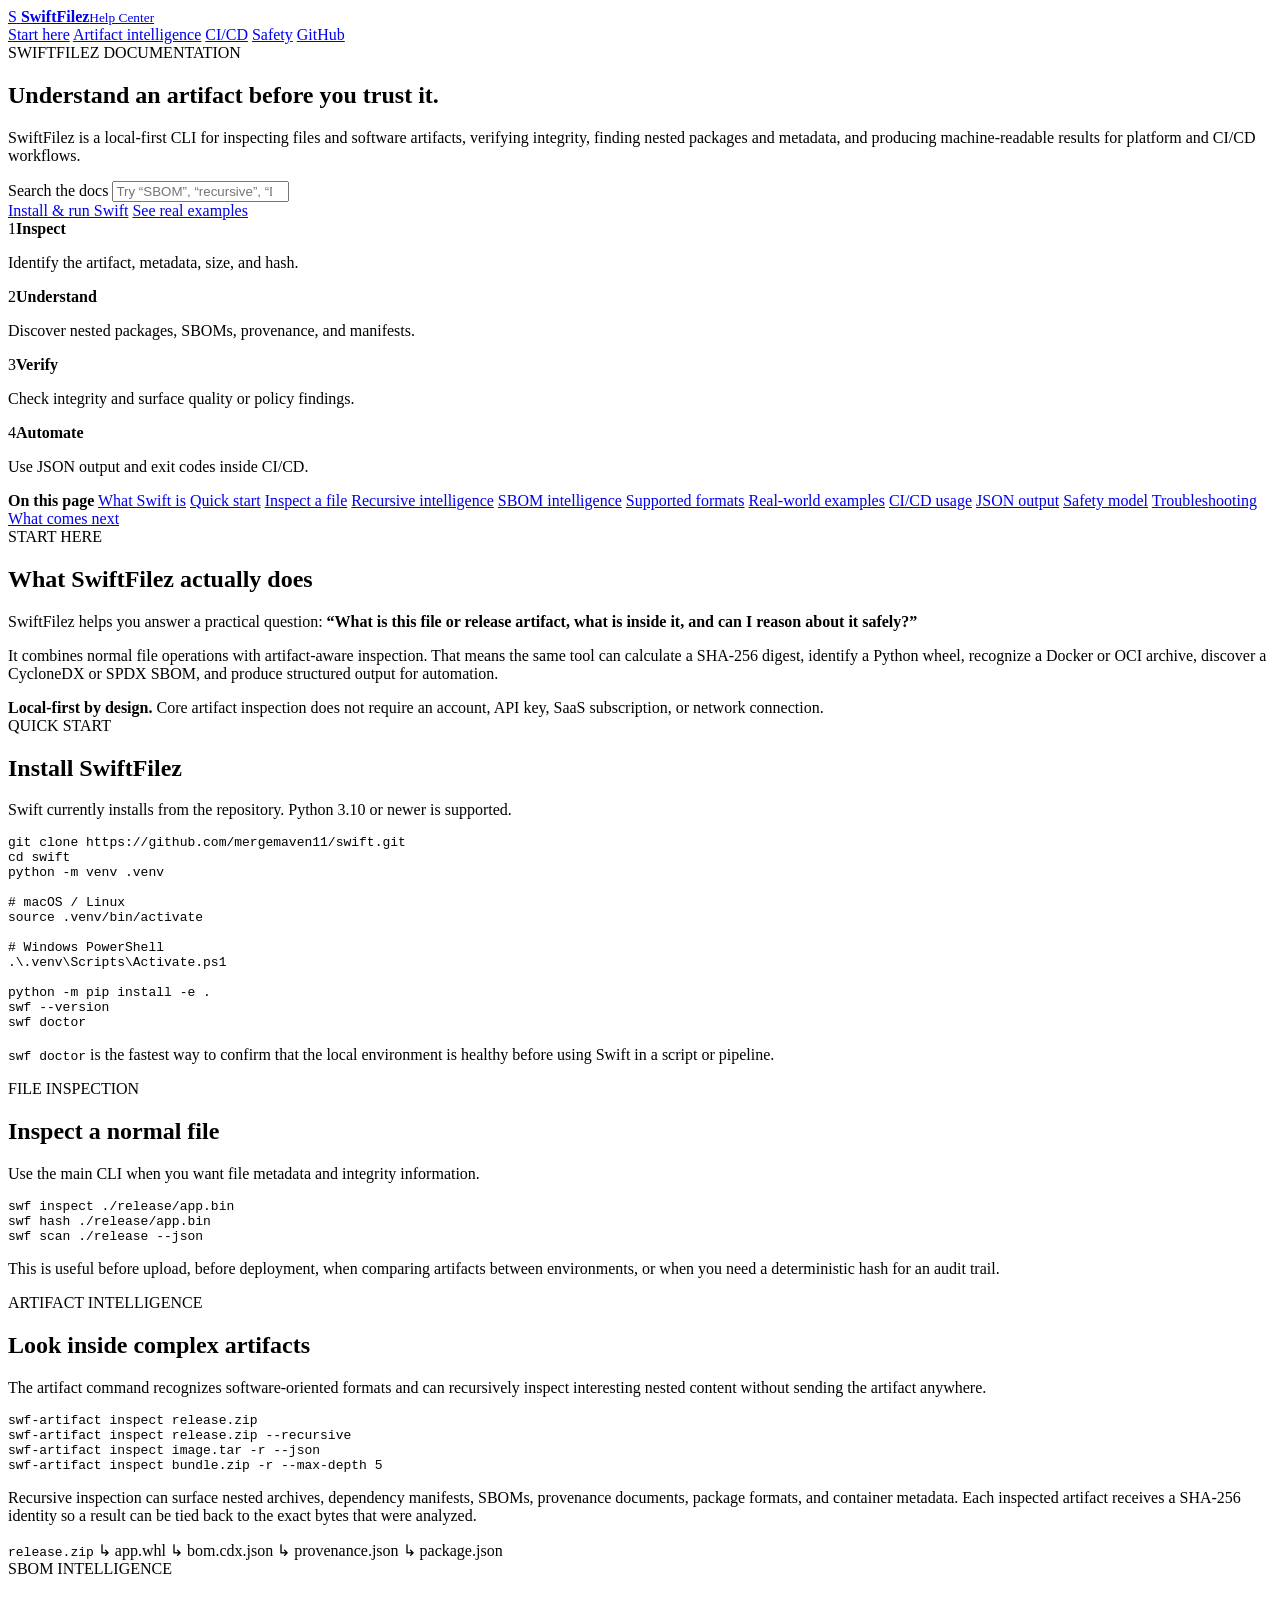
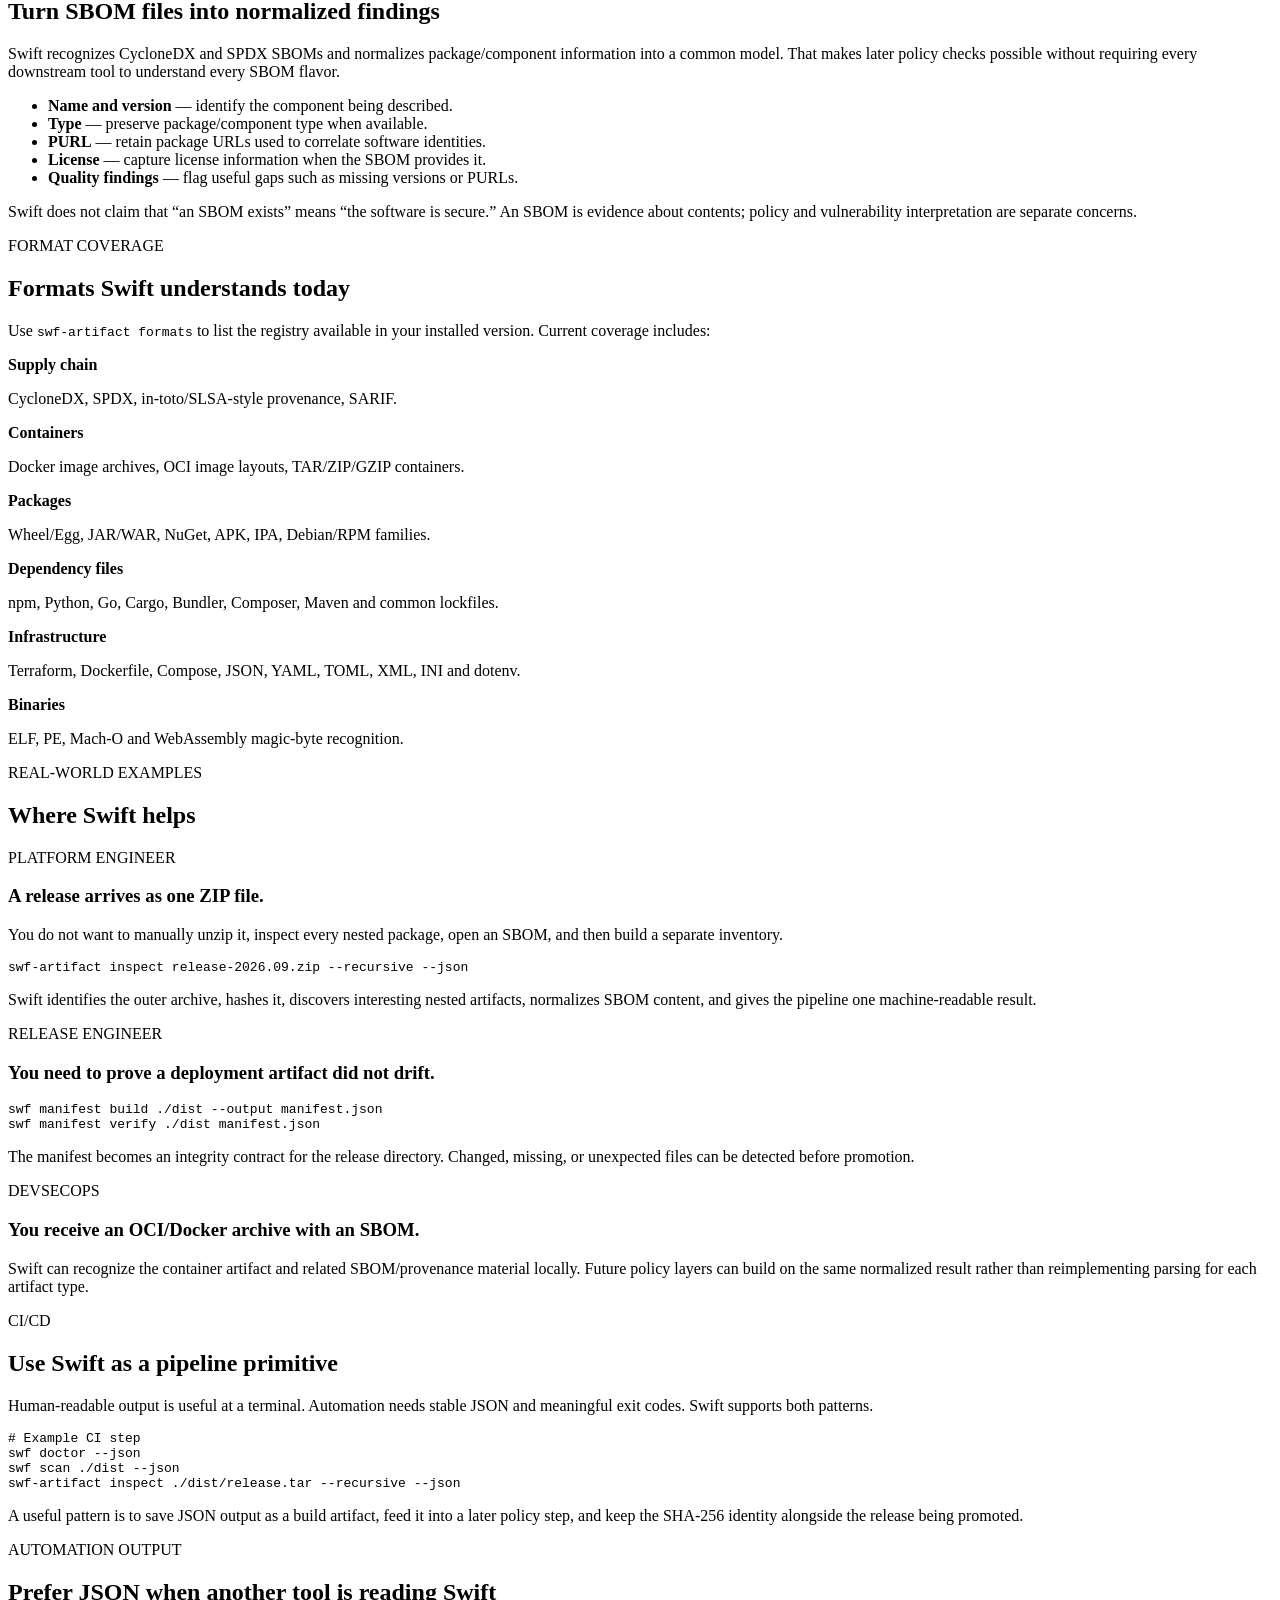
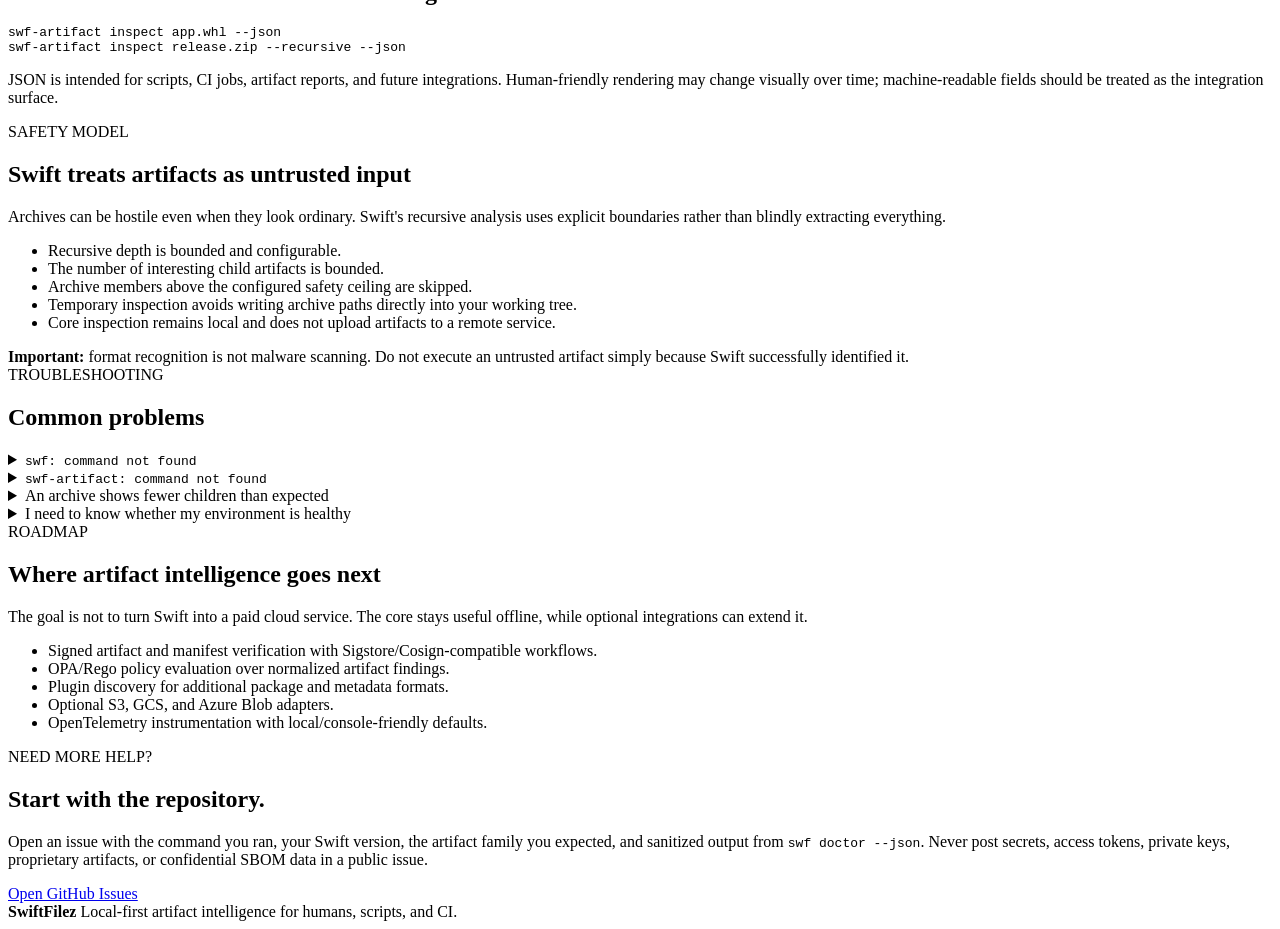
==== docs/index.html @ 649034f2 "docs: add customer-facing Swift help center" ====
<!doctype html>
<html lang="en">
<head>
  <meta charset="utf-8" />
  <meta name="viewport" content="width=device-width, initial-scale=1" />
  <meta name="description" content="SwiftFilez customer documentation: install, inspect artifacts, analyze SBOMs, understand recursive findings, automate CI, and use Swift safely." />
  <title>SwiftFilez Docs | Artifact Intelligence Help Center</title>
  <link rel="stylesheet" href="./docs.css" />
</head>
<body>
  <header class="topbar">
    <a class="brand" href="#top" aria-label="SwiftFilez docs home">
      <span class="brand-mark">S</span>
      <span><strong>SwiftFilez</strong><small>Help Center</small></span>
    </a>
    <nav>
      <a href="#start">Start here</a>
      <a href="#artifact-intelligence">Artifact intelligence</a>
      <a href="#ci">CI/CD</a>
      <a href="#safety">Safety</a>
      <a href="https://github.com/mergemaven11/swift">GitHub</a>
    </nav>
  </header>

  <main id="top">
    <section class="hero">
      <span class="eyebrow">SWIFTFILEZ DOCUMENTATION</span>
      <h1>Understand an artifact before you trust it.</h1>
      <p class="hero-copy">SwiftFilez is a local-first CLI for inspecting files and software artifacts, verifying integrity, finding nested packages and metadata, and producing machine-readable results for platform and CI/CD workflows.</p>
      <div class="search-wrap">
        <label for="docs-search">Search the docs</label>
        <input id="docs-search" type="search" placeholder="Try “SBOM”, “recursive”, “Docker”, or “CI”" autocomplete="off" />
        <span id="search-status" aria-live="polite"></span>
      </div>
      <div class="hero-actions">
        <a class="button primary" href="#quickstart">Install & run Swift</a>
        <a class="button" href="#examples">See real examples</a>
      </div>
    </section>

    <section class="journey" aria-label="Swift workflow">
      <article><span>1</span><strong>Inspect</strong><p>Identify the artifact, metadata, size, and hash.</p></article>
      <article><span>2</span><strong>Understand</strong><p>Discover nested packages, SBOMs, provenance, and manifests.</p></article>
      <article><span>3</span><strong>Verify</strong><p>Check integrity and surface quality or policy findings.</p></article>
      <article><span>4</span><strong>Automate</strong><p>Use JSON output and exit codes inside CI/CD.</p></article>
    </section>

    <section class="docs-grid">
      <aside class="sidebar" aria-label="Documentation navigation">
        <strong>On this page</strong>
        <a href="#start">What Swift is</a>
        <a href="#quickstart">Quick start</a>
        <a href="#inspect">Inspect a file</a>
        <a href="#artifact-intelligence">Recursive intelligence</a>
        <a href="#sbom">SBOM intelligence</a>
        <a href="#formats">Supported formats</a>
        <a href="#examples">Real-world examples</a>
        <a href="#ci">CI/CD usage</a>
        <a href="#json">JSON output</a>
        <a href="#safety">Safety model</a>
        <a href="#troubleshooting">Troubleshooting</a>
        <a href="#roadmap">What comes next</a>
      </aside>

      <div class="content">
        <section class="doc-section searchable" id="start" data-search="start what is swift local first artifact intelligence file cli platform engineering devsecops">
          <div class="section-heading"><span>START HERE</span><h2>What SwiftFilez actually does</h2></div>
          <p>SwiftFilez helps you answer a practical question: <strong>“What is this file or release artifact, what is inside it, and can I reason about it safely?”</strong></p>
          <p>It combines normal file operations with artifact-aware inspection. That means the same tool can calculate a SHA-256 digest, identify a Python wheel, recognize a Docker or OCI archive, discover a CycloneDX or SPDX SBOM, and produce structured output for automation.</p>
          <div class="callout"><strong>Local-first by design.</strong> Core artifact inspection does not require an account, API key, SaaS subscription, or network connection.</div>
        </section>

        <section class="doc-section searchable" id="quickstart" data-search="install setup quickstart python pip clone doctor ui">
          <div class="section-heading"><span>QUICK START</span><h2>Install SwiftFilez</h2></div>
          <p>Swift currently installs from the repository. Python 3.10 or newer is supported.</p>
          <pre><code>git clone https://github.com/mergemaven11/swift.git
cd swift
python -m venv .venv

# macOS / Linux
source .venv/bin/activate

# Windows PowerShell
.\.venv\Scripts\Activate.ps1

python -m pip install -e .
swf --version
swf doctor</code></pre>
          <p><code>swf doctor</code> is the fastest way to confirm that the local environment is healthy before using Swift in a script or pipeline.</p>
        </section>

        <section class="doc-section searchable" id="inspect" data-search="inspect hash metadata sha256 mime file basic command">
          <div class="section-heading"><span>FILE INSPECTION</span><h2>Inspect a normal file</h2></div>
          <p>Use the main CLI when you want file metadata and integrity information.</p>
          <pre><code>swf inspect ./release/app.bin
swf hash ./release/app.bin
swf scan ./release --json</code></pre>
          <p>This is useful before upload, before deployment, when comparing artifacts between environments, or when you need a deterministic hash for an audit trail.</p>
        </section>

        <section class="doc-section searchable" id="artifact-intelligence" data-search="recursive nested archive artifact intelligence zip tar docker image package sbom provenance">
          <div class="section-heading"><span>ARTIFACT INTELLIGENCE</span><h2>Look inside complex artifacts</h2></div>
          <p>The artifact command recognizes software-oriented formats and can recursively inspect interesting nested content without sending the artifact anywhere.</p>
          <pre><code>swf-artifact inspect release.zip
swf-artifact inspect release.zip --recursive
swf-artifact inspect image.tar -r --json
swf-artifact inspect bundle.zip -r --max-depth 5</code></pre>
          <p>Recursive inspection can surface nested archives, dependency manifests, SBOMs, provenance documents, package formats, and container metadata. Each inspected artifact receives a SHA-256 identity so a result can be tied back to the exact bytes that were analyzed.</p>
          <div class="diagram">
            <code>release.zip</code>
            <span>↳ app.whl</span>
            <span>↳ bom.cdx.json</span>
            <span>↳ provenance.json</span>
            <span>↳ package.json</span>
          </div>
        </section>

        <section class="doc-section searchable" id="sbom" data-search="sbom cyclonedx spdx components packages purl license findings quality">
          <div class="section-heading"><span>SBOM INTELLIGENCE</span><h2>Turn SBOM files into normalized findings</h2></div>
          <p>Swift recognizes CycloneDX and SPDX SBOMs and normalizes package/component information into a common model. That makes later policy checks possible without requiring every downstream tool to understand every SBOM flavor.</p>
          <ul>
            <li><strong>Name and version</strong> — identify the component being described.</li>
            <li><strong>Type</strong> — preserve package/component type when available.</li>
            <li><strong>PURL</strong> — retain package URLs used to correlate software identities.</li>
            <li><strong>License</strong> — capture license information when the SBOM provides it.</li>
            <li><strong>Quality findings</strong> — flag useful gaps such as missing versions or PURLs.</li>
          </ul>
          <p>Swift does not claim that “an SBOM exists” means “the software is secure.” An SBOM is evidence about contents; policy and vulnerability interpretation are separate concerns.</p>
        </section>

        <section class="doc-section searchable" id="formats" data-search="supported formats docker oci wheel apk ipa jar war nuget terraform json yaml toml xml elf pe macho wasm sbom">
          <div class="section-heading"><span>FORMAT COVERAGE</span><h2>Formats Swift understands today</h2></div>
          <p>Use <code>swf-artifact formats</code> to list the registry available in your installed version. Current coverage includes:</p>
          <div class="cards">
            <article><strong>Supply chain</strong><p>CycloneDX, SPDX, in-toto/SLSA-style provenance, SARIF.</p></article>
            <article><strong>Containers</strong><p>Docker image archives, OCI image layouts, TAR/ZIP/GZIP containers.</p></article>
            <article><strong>Packages</strong><p>Wheel/Egg, JAR/WAR, NuGet, APK, IPA, Debian/RPM families.</p></article>
            <article><strong>Dependency files</strong><p>npm, Python, Go, Cargo, Bundler, Composer, Maven and common lockfiles.</p></article>
            <article><strong>Infrastructure</strong><p>Terraform, Dockerfile, Compose, JSON, YAML, TOML, XML, INI and dotenv.</p></article>
            <article><strong>Binaries</strong><p>ELF, PE, Mach-O and WebAssembly magic-byte recognition.</p></article>
          </div>
        </section>

        <section class="doc-section searchable" id="examples" data-search="examples platform engineer release engineer devsecops incident ci docker supply chain">
          <div class="section-heading"><span>REAL-WORLD EXAMPLES</span><h2>Where Swift helps</h2></div>
          <div class="story">
            <span>PLATFORM ENGINEER</span>
            <h3>A release arrives as one ZIP file.</h3>
            <p>You do not want to manually unzip it, inspect every nested package, open an SBOM, and then build a separate inventory.</p>
            <pre><code>swf-artifact inspect release-2026.09.zip --recursive --json</code></pre>
            <p>Swift identifies the outer archive, hashes it, discovers interesting nested artifacts, normalizes SBOM content, and gives the pipeline one machine-readable result.</p>
          </div>
          <div class="story">
            <span>RELEASE ENGINEER</span>
            <h3>You need to prove a deployment artifact did not drift.</h3>
            <pre><code>swf manifest build ./dist --output manifest.json
swf manifest verify ./dist manifest.json</code></pre>
            <p>The manifest becomes an integrity contract for the release directory. Changed, missing, or unexpected files can be detected before promotion.</p>
          </div>
          <div class="story">
            <span>DEVSECOPS</span>
            <h3>You receive an OCI/Docker archive with an SBOM.</h3>
            <p>Swift can recognize the container artifact and related SBOM/provenance material locally. Future policy layers can build on the same normalized result rather than reimplementing parsing for each artifact type.</p>
          </div>
        </section>

        <section class="doc-section searchable" id="ci" data-search="ci cd github actions automation pipeline exit code json gate deployment release">
          <div class="section-heading"><span>CI/CD</span><h2>Use Swift as a pipeline primitive</h2></div>
          <p>Human-readable output is useful at a terminal. Automation needs stable JSON and meaningful exit codes. Swift supports both patterns.</p>
          <pre><code># Example CI step
swf doctor --json
swf scan ./dist --json
swf-artifact inspect ./dist/release.tar --recursive --json</code></pre>
          <p>A useful pattern is to save JSON output as a build artifact, feed it into a later policy step, and keep the SHA-256 identity alongside the release being promoted.</p>
        </section>

        <section class="doc-section searchable" id="json" data-search="json output scripting jq machine readable automation schema">
          <div class="section-heading"><span>AUTOMATION OUTPUT</span><h2>Prefer JSON when another tool is reading Swift</h2></div>
          <pre><code>swf-artifact inspect app.whl --json
swf-artifact inspect release.zip --recursive --json</code></pre>
          <p>JSON is intended for scripts, CI jobs, artifact reports, and future integrations. Human-friendly rendering may change visually over time; machine-readable fields should be treated as the integration surface.</p>
        </section>

        <section class="doc-section searchable" id="safety" data-search="safety security local archive zip bomb extraction limits depth children member bytes network privacy">
          <div class="section-heading"><span>SAFETY MODEL</span><h2>Swift treats artifacts as untrusted input</h2></div>
          <p>Archives can be hostile even when they look ordinary. Swift's recursive analysis uses explicit boundaries rather than blindly extracting everything.</p>
          <ul>
            <li>Recursive depth is bounded and configurable.</li>
            <li>The number of interesting child artifacts is bounded.</li>
            <li>Archive members above the configured safety ceiling are skipped.</li>
            <li>Temporary inspection avoids writing archive paths directly into your working tree.</li>
            <li>Core inspection remains local and does not upload artifacts to a remote service.</li>
          </ul>
          <div class="callout warn"><strong>Important:</strong> format recognition is not malware scanning. Do not execute an untrusted artifact simply because Swift successfully identified it.</div>
        </section>

        <section class="doc-section searchable" id="troubleshooting" data-search="troubleshooting command not found swf-artifact install doctor python environment error">
          <div class="section-heading"><span>TROUBLESHOOTING</span><h2>Common problems</h2></div>
          <details><summary><code>swf: command not found</code></summary><p>Activate the virtual environment where Swift was installed, then run <code>python -m pip install -e .</code> again from the repository root.</p></details>
          <details><summary><code>swf-artifact: command not found</code></summary><p>Make sure you are on a version containing the artifact registry and reinstall the package so the new console entry point is registered.</p></details>
          <details><summary>An archive shows fewer children than expected</summary><p>Recursive inspection intentionally keeps only artifact-relevant children and applies depth, count, and size safety limits. Increase <code>--max-depth</code> or <code>--max-children</code> deliberately when needed.</p></details>
          <details><summary>I need to know whether my environment is healthy</summary><p>Run <code>swf doctor --json</code>. It is designed as a quick local/CI diagnostic.</p></details>
        </section>

        <section class="doc-section searchable" id="roadmap" data-search="roadmap future policy opa rego sigstore cosign plugins s3 gcs azure opentelemetry">
          <div class="section-heading"><span>ROADMAP</span><h2>Where artifact intelligence goes next</h2></div>
          <p>The goal is not to turn Swift into a paid cloud service. The core stays useful offline, while optional integrations can extend it.</p>
          <ul>
            <li>Signed artifact and manifest verification with Sigstore/Cosign-compatible workflows.</li>
            <li>OPA/Rego policy evaluation over normalized artifact findings.</li>
            <li>Plugin discovery for additional package and metadata formats.</li>
            <li>Optional S3, GCS, and Azure Blob adapters.</li>
            <li>OpenTelemetry instrumentation with local/console-friendly defaults.</li>
          </ul>
        </section>

        <section class="support">
          <span>NEED MORE HELP?</span>
          <h2>Start with the repository.</h2>
          <p>Open an issue with the command you ran, your Swift version, the artifact family you expected, and sanitized output from <code>swf doctor --json</code>. Never post secrets, access tokens, private keys, proprietary artifacts, or confidential SBOM data in a public issue.</p>
          <a class="button primary" href="https://github.com/mergemaven11/swift/issues">Open GitHub Issues</a>
        </section>
      </div>
    </section>
  </main>

  <footer>
    <strong>SwiftFilez</strong>
    <span>Local-first artifact intelligence for humans, scripts, and CI.</span>
  </footer>
  <script src="./docs.js"></script>
</body>
</html>
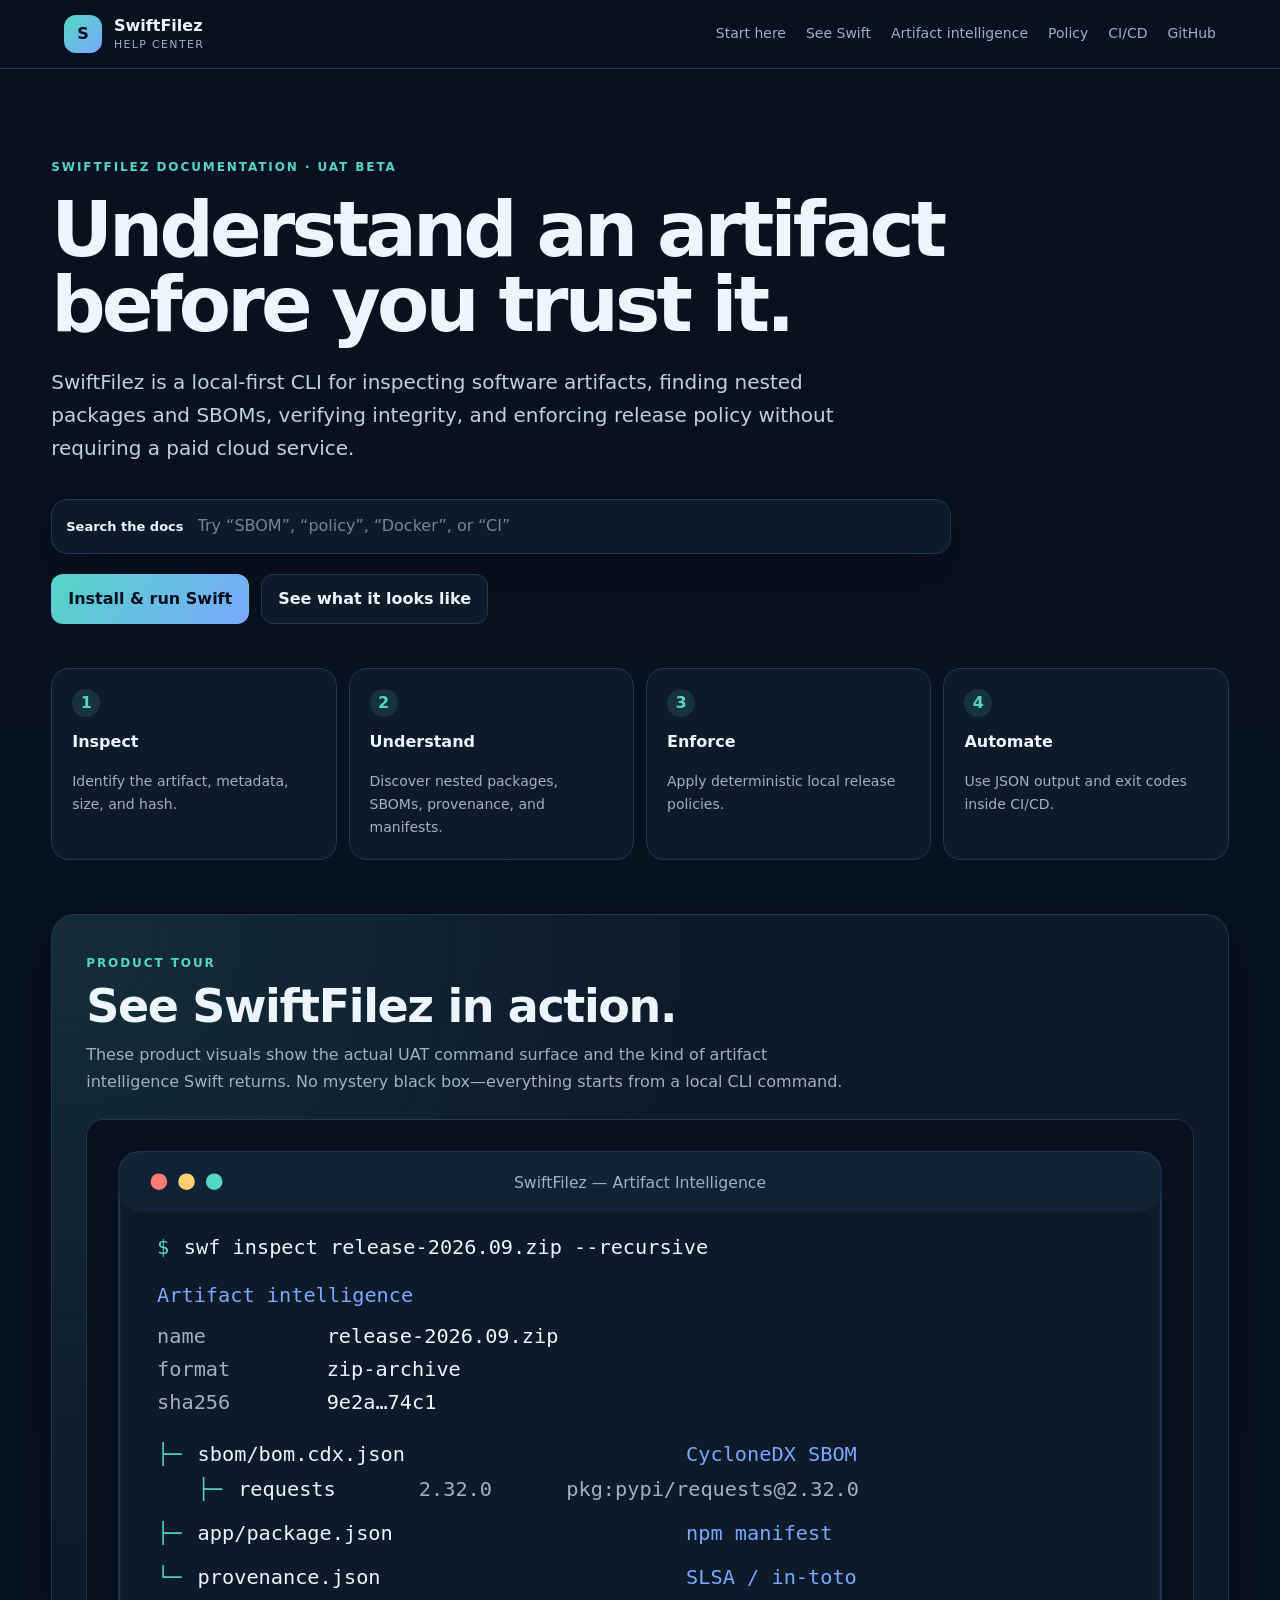
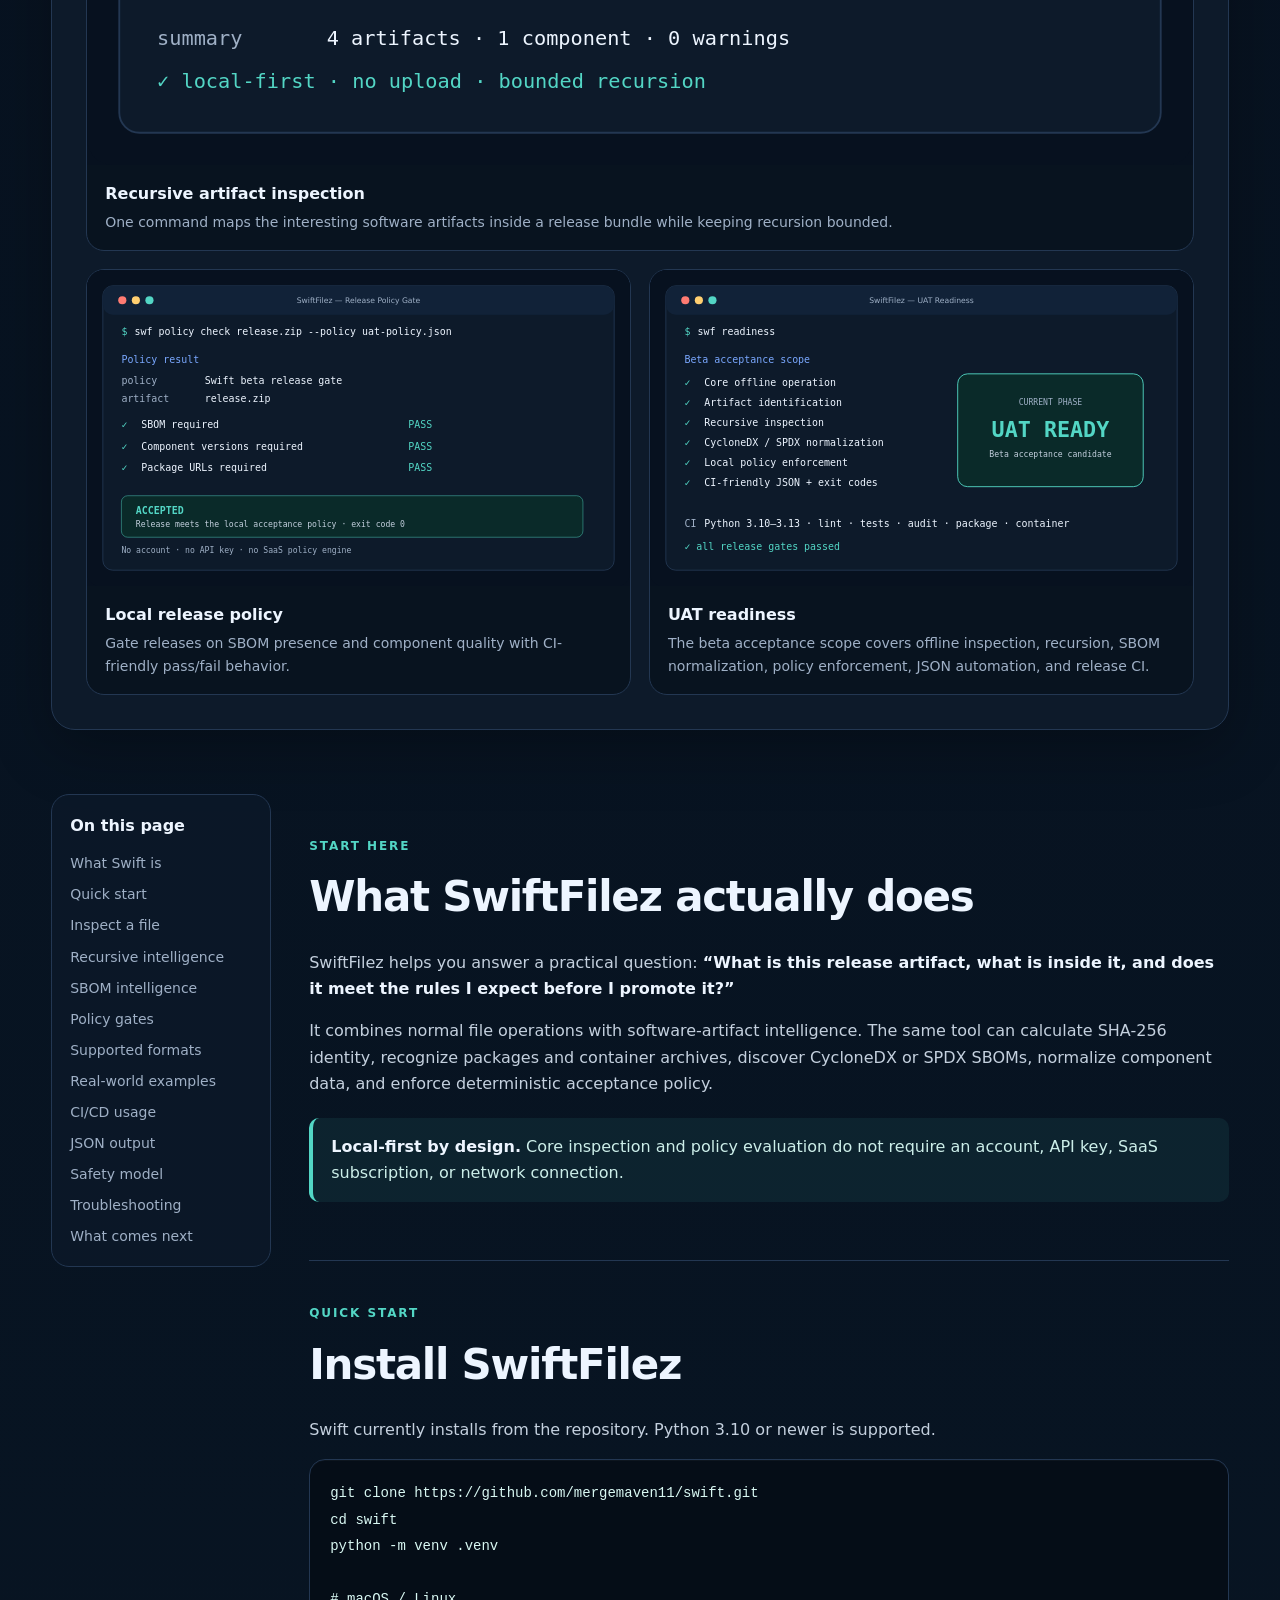
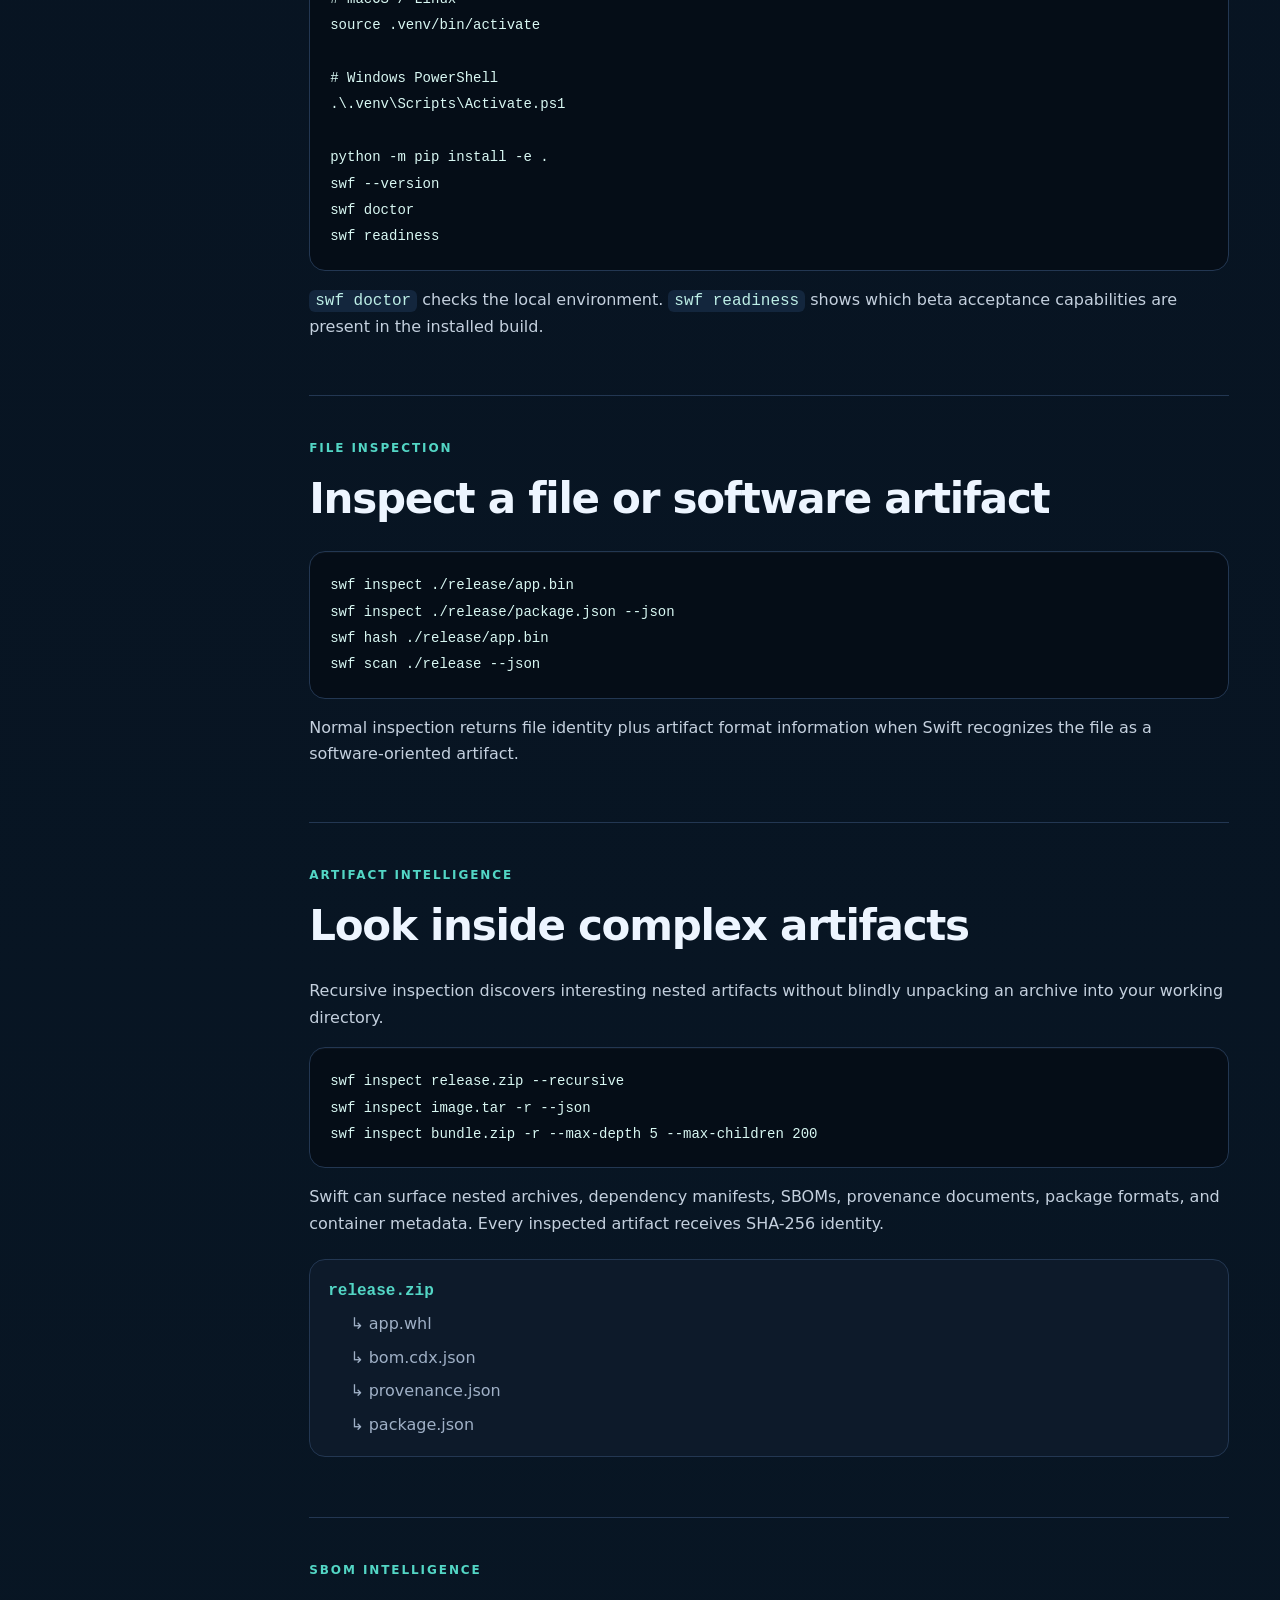
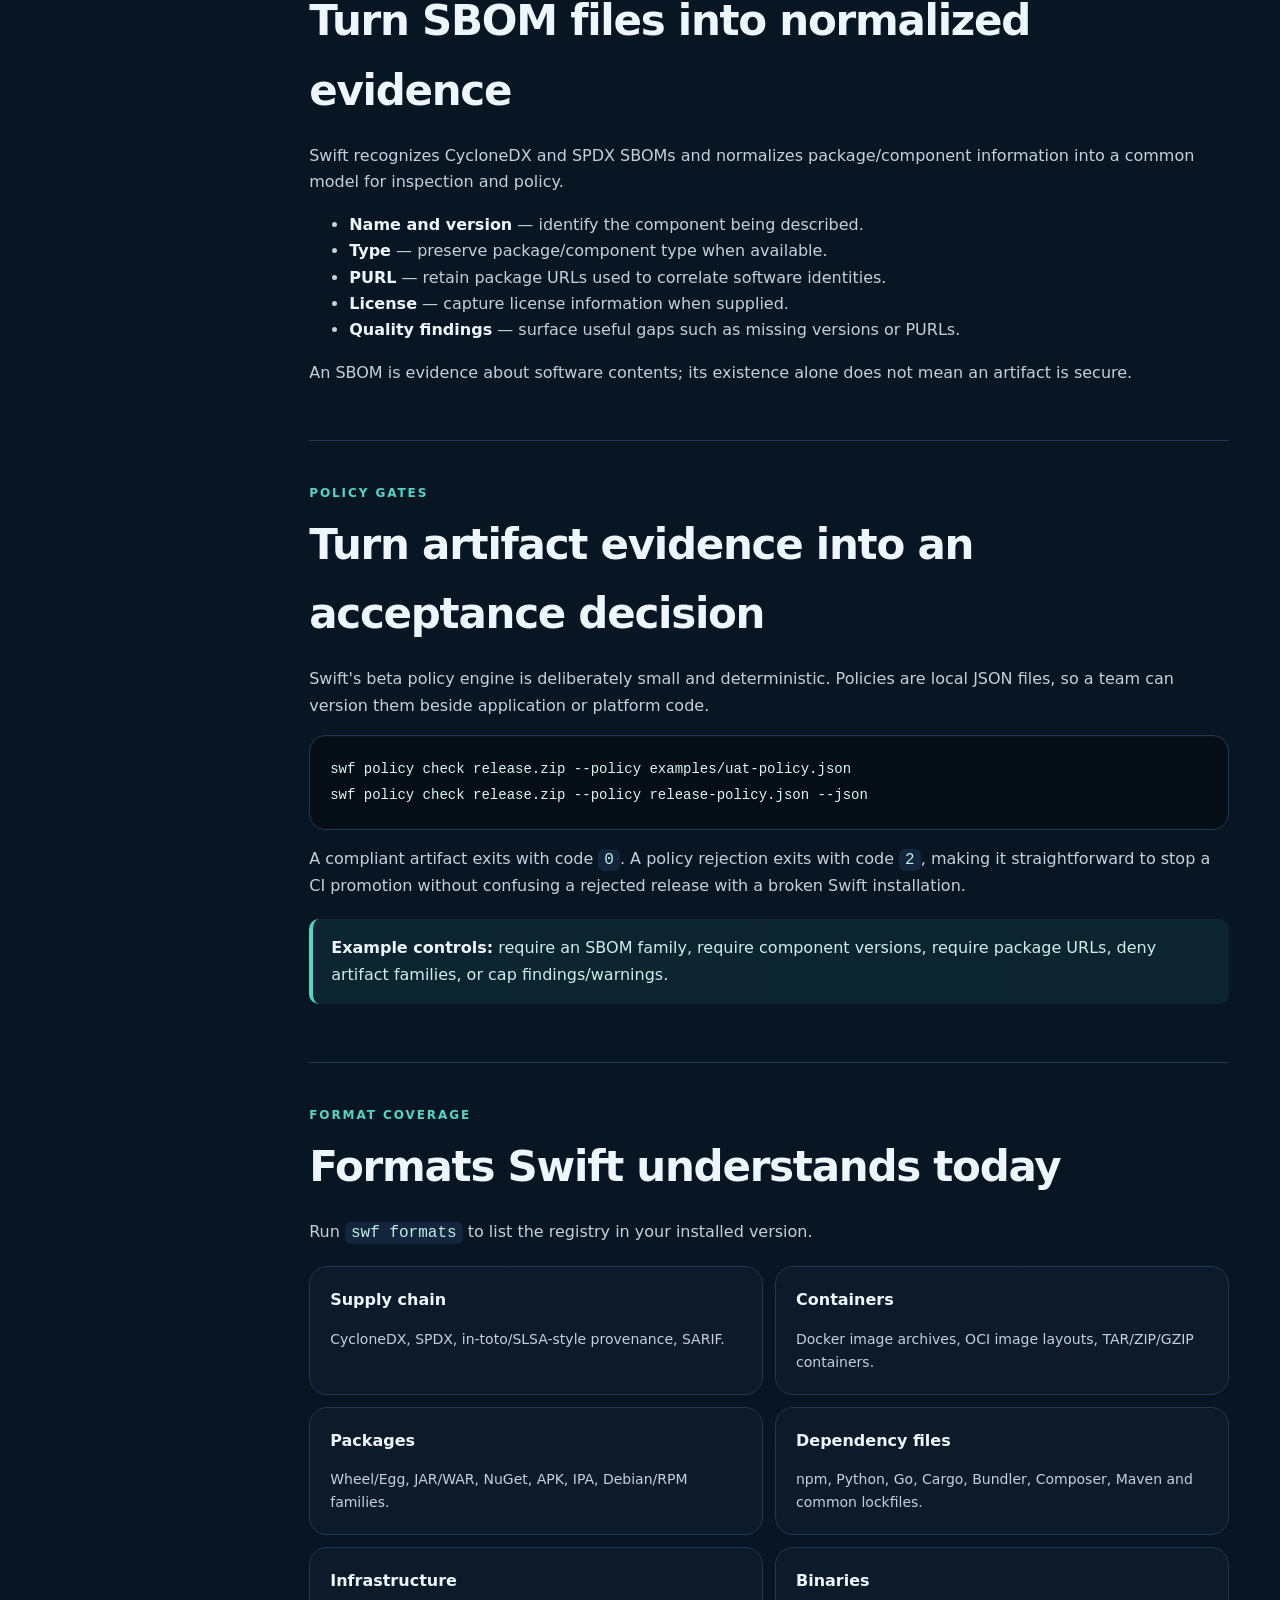
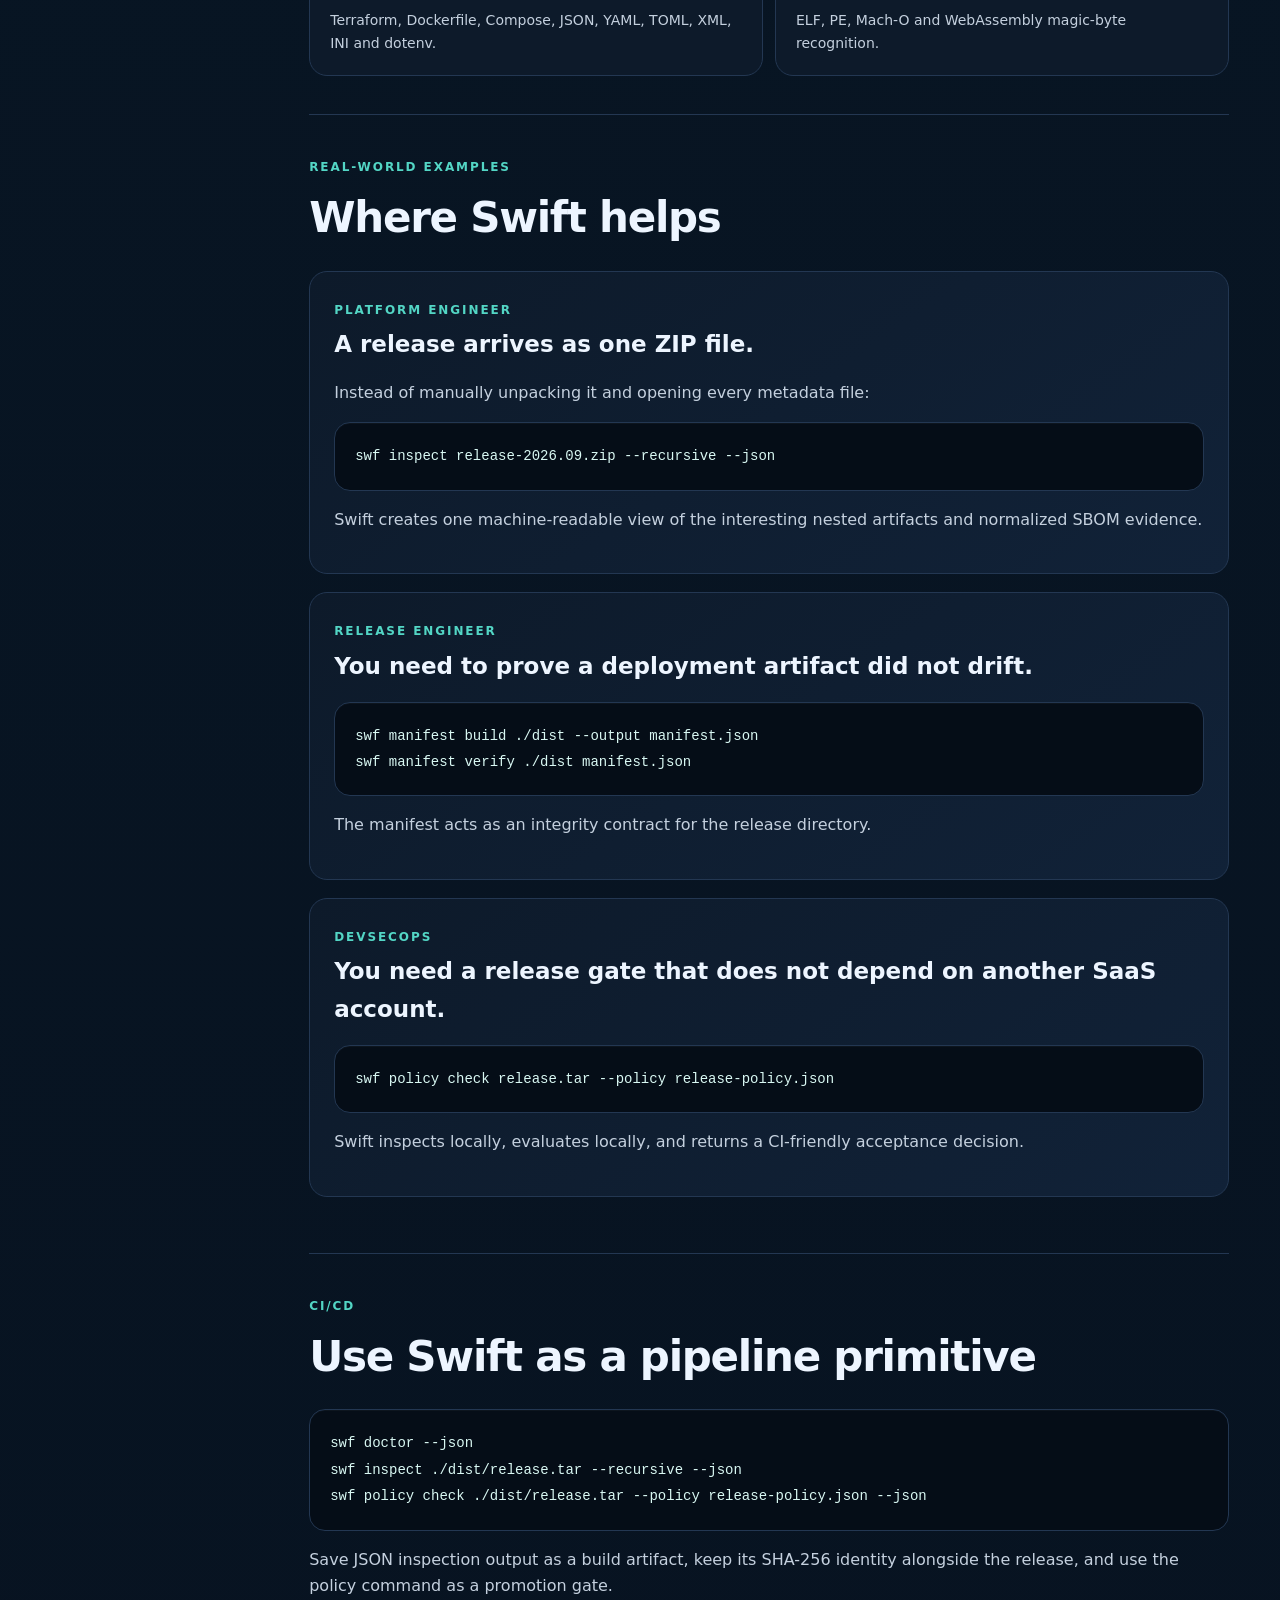
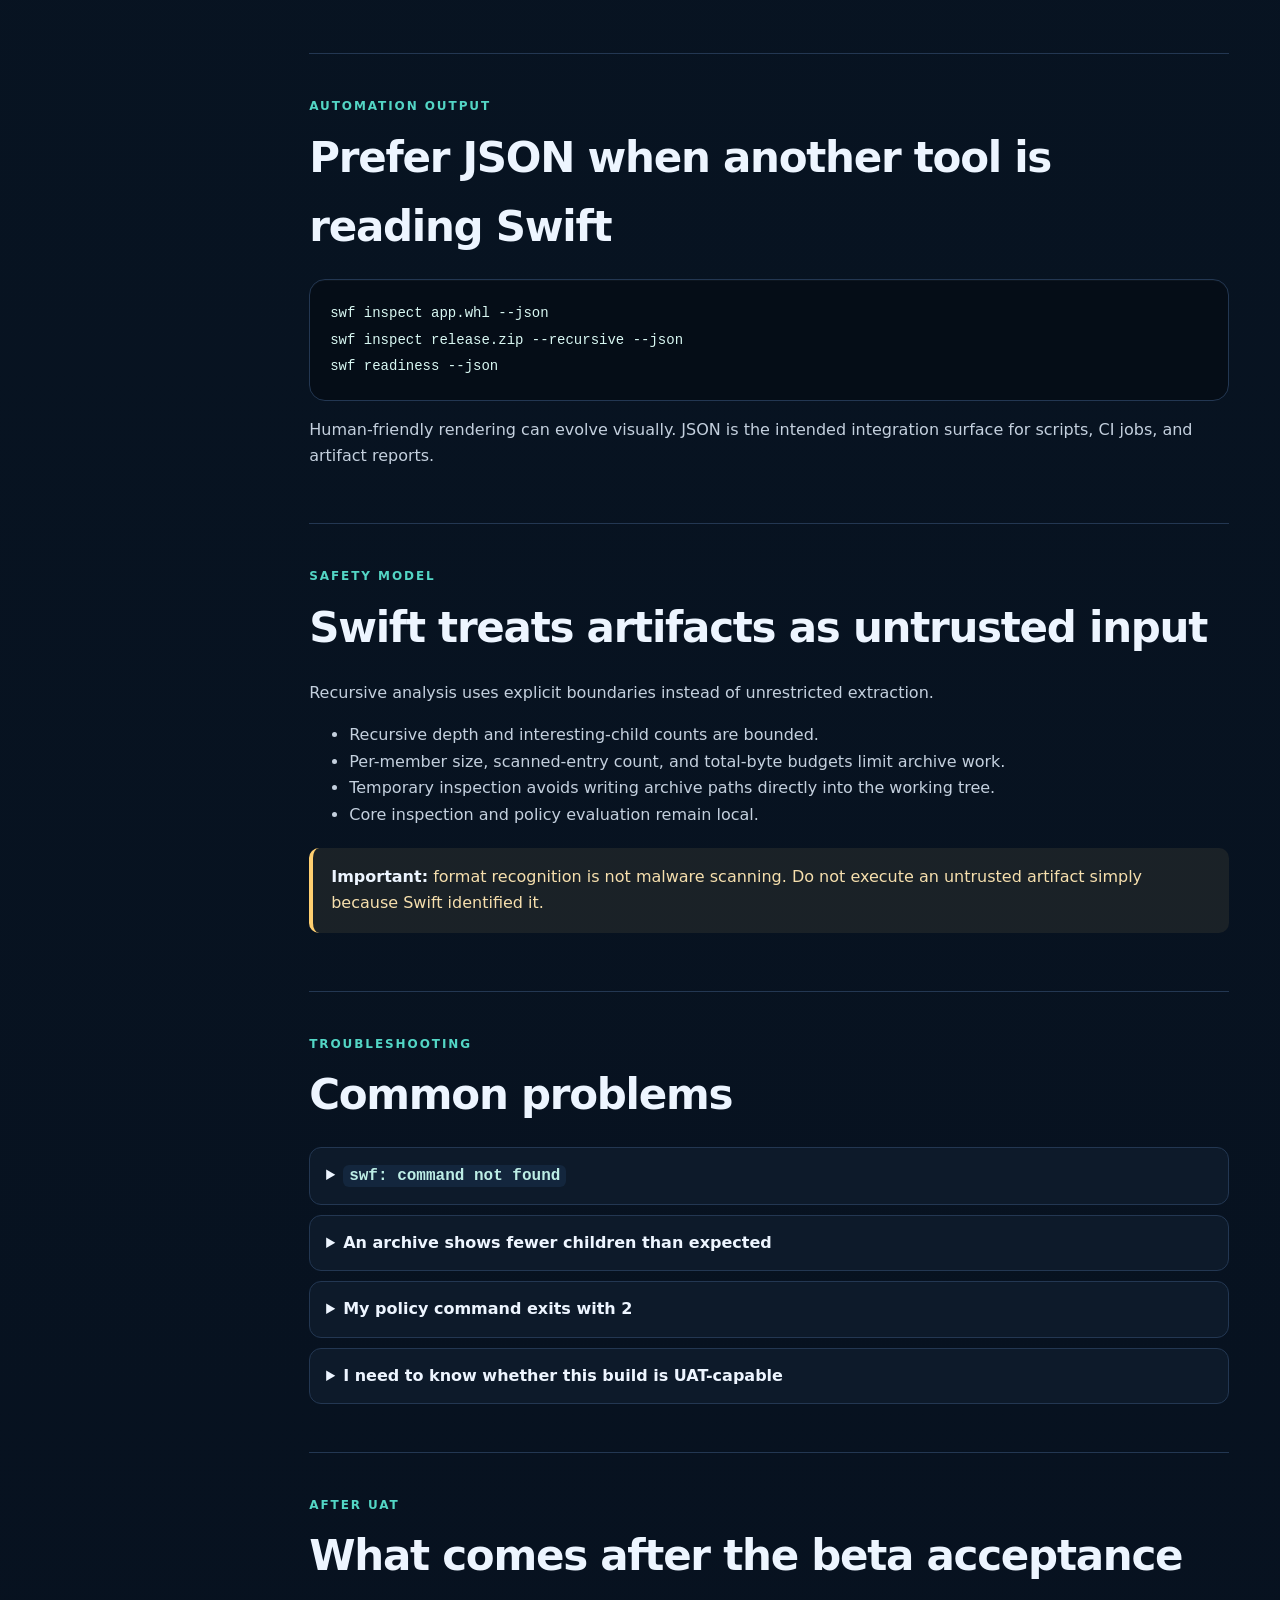
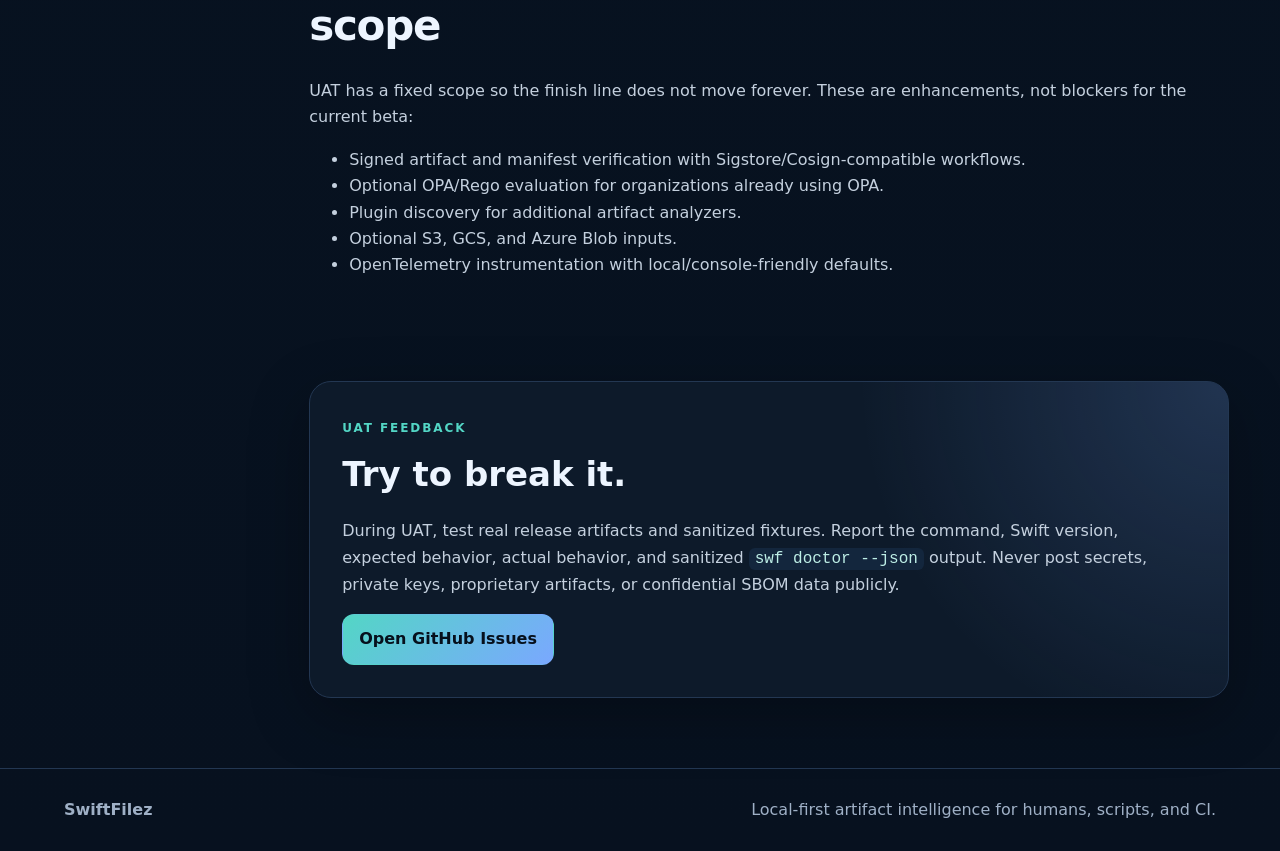
==== commit 41358ec2: "docs: add visual product tour and UAT screenshots" ====
--- a/docs/index.html
+++ b/docs/index.html
@@ -3,74 +3,55 @@
 <head>
   <meta charset="utf-8" />
   <meta name="viewport" content="width=device-width, initial-scale=1" />
-  <meta name="description" content="SwiftFilez customer documentation: install, inspect artifacts, analyze SBOMs, understand recursive findings, automate CI, and use Swift safely." />
+  <meta name="description" content="SwiftFilez customer documentation: install, inspect artifacts, analyze SBOMs, enforce release policy, automate CI, and use Swift safely." />
   <title>SwiftFilez Docs | Artifact Intelligence Help Center</title>
   <link rel="stylesheet" href="./docs.css" />
 </head>
 <body>
   <header class="topbar">
-    <a class="brand" href="#top" aria-label="SwiftFilez docs home">
-      <span class="brand-mark">S</span>
-      <span><strong>SwiftFilez</strong><small>Help Center</small></span>
-    </a>
-    <nav>
-      <a href="#start">Start here</a>
-      <a href="#artifact-intelligence">Artifact intelligence</a>
-      <a href="#ci">CI/CD</a>
-      <a href="#safety">Safety</a>
-      <a href="https://github.com/mergemaven11/swift">GitHub</a>
-    </nav>
+    <a class="brand" href="#top" aria-label="SwiftFilez docs home"><span class="brand-mark">S</span><span><strong>SwiftFilez</strong><small>Help Center</small></span></a>
+    <nav><a href="#start">Start here</a><a href="#tour">See Swift</a><a href="#artifact-intelligence">Artifact intelligence</a><a href="#policy">Policy</a><a href="#ci">CI/CD</a><a href="https://github.com/mergemaven11/swift">GitHub</a></nav>
   </header>
 
   <main id="top">
     <section class="hero">
-      <span class="eyebrow">SWIFTFILEZ DOCUMENTATION</span>
+      <span class="eyebrow">SWIFTFILEZ DOCUMENTATION · UAT BETA</span>
       <h1>Understand an artifact before you trust it.</h1>
-      <p class="hero-copy">SwiftFilez is a local-first CLI for inspecting files and software artifacts, verifying integrity, finding nested packages and metadata, and producing machine-readable results for platform and CI/CD workflows.</p>
-      <div class="search-wrap">
-        <label for="docs-search">Search the docs</label>
-        <input id="docs-search" type="search" placeholder="Try “SBOM”, “recursive”, “Docker”, or “CI”" autocomplete="off" />
-        <span id="search-status" aria-live="polite"></span>
-      </div>
-      <div class="hero-actions">
-        <a class="button primary" href="#quickstart">Install & run Swift</a>
-        <a class="button" href="#examples">See real examples</a>
-      </div>
+      <p class="hero-copy">SwiftFilez is a local-first CLI for inspecting software artifacts, finding nested packages and SBOMs, verifying integrity, and enforcing release policy without requiring a paid cloud service.</p>
+      <div class="search-wrap"><label for="docs-search">Search the docs</label><input id="docs-search" type="search" placeholder="Try “SBOM”, “policy”, “Docker”, or “CI”" autocomplete="off" /><span id="search-status" aria-live="polite"></span></div>
+      <div class="hero-actions"><a class="button primary" href="#quickstart">Install & run Swift</a><a class="button" href="#tour">See what it looks like</a></div>
     </section>
 
     <section class="journey" aria-label="Swift workflow">
       <article><span>1</span><strong>Inspect</strong><p>Identify the artifact, metadata, size, and hash.</p></article>
       <article><span>2</span><strong>Understand</strong><p>Discover nested packages, SBOMs, provenance, and manifests.</p></article>
-      <article><span>3</span><strong>Verify</strong><p>Check integrity and surface quality or policy findings.</p></article>
+      <article><span>3</span><strong>Enforce</strong><p>Apply deterministic local release policies.</p></article>
       <article><span>4</span><strong>Automate</strong><p>Use JSON output and exit codes inside CI/CD.</p></article>
+    </section>
+
+    <section class="visual-tour searchable" id="tour" data-search="pictures screenshots product tour terminal recursive inspection policy UAT readiness">
+      <div class="visual-tour-head"><span>PRODUCT TOUR</span><h2>See SwiftFilez in action.</h2><p>These product visuals show the actual UAT command surface and the kind of artifact intelligence Swift returns. No mystery black box—everything starts from a local CLI command.</p></div>
+      <div class="visual-grid">
+        <figure class="visual-card"><img src="./assets/recursive-inspection.svg" alt="SwiftFilez recursively inspecting a release archive and finding an SBOM, package manifest, and provenance file" loading="lazy" /><figcaption><strong>Recursive artifact inspection</strong>One command maps the interesting software artifacts inside a release bundle while keeping recursion bounded.</figcaption></figure>
+        <figure class="visual-card"><img src="./assets/policy-gate.svg" alt="SwiftFilez release policy check showing all acceptance rules passing" loading="lazy" /><figcaption><strong>Local release policy</strong>Gate releases on SBOM presence and component quality with CI-friendly pass/fail behavior.</figcaption></figure>
+        <figure class="visual-card"><img src="./assets/uat-readiness.svg" alt="SwiftFilez readiness command showing the beta acceptance scope as UAT ready" loading="lazy" /><figcaption><strong>UAT readiness</strong>The beta acceptance scope covers offline inspection, recursion, SBOM normalization, policy enforcement, JSON automation, and release CI.</figcaption></figure>
+      </div>
     </section>
 
     <section class="docs-grid">
       <aside class="sidebar" aria-label="Documentation navigation">
-        <strong>On this page</strong>
-        <a href="#start">What Swift is</a>
-        <a href="#quickstart">Quick start</a>
-        <a href="#inspect">Inspect a file</a>
-        <a href="#artifact-intelligence">Recursive intelligence</a>
-        <a href="#sbom">SBOM intelligence</a>
-        <a href="#formats">Supported formats</a>
-        <a href="#examples">Real-world examples</a>
-        <a href="#ci">CI/CD usage</a>
-        <a href="#json">JSON output</a>
-        <a href="#safety">Safety model</a>
-        <a href="#troubleshooting">Troubleshooting</a>
-        <a href="#roadmap">What comes next</a>
+        <strong>On this page</strong><a href="#start">What Swift is</a><a href="#quickstart">Quick start</a><a href="#inspect">Inspect a file</a><a href="#artifact-intelligence">Recursive intelligence</a><a href="#sbom">SBOM intelligence</a><a href="#policy">Policy gates</a><a href="#formats">Supported formats</a><a href="#examples">Real-world examples</a><a href="#ci">CI/CD usage</a><a href="#json">JSON output</a><a href="#safety">Safety model</a><a href="#troubleshooting">Troubleshooting</a><a href="#roadmap">What comes next</a>
       </aside>
 
       <div class="content">
         <section class="doc-section searchable" id="start" data-search="start what is swift local first artifact intelligence file cli platform engineering devsecops">
           <div class="section-heading"><span>START HERE</span><h2>What SwiftFilez actually does</h2></div>
-          <p>SwiftFilez helps you answer a practical question: <strong>“What is this file or release artifact, what is inside it, and can I reason about it safely?”</strong></p>
-          <p>It combines normal file operations with artifact-aware inspection. That means the same tool can calculate a SHA-256 digest, identify a Python wheel, recognize a Docker or OCI archive, discover a CycloneDX or SPDX SBOM, and produce structured output for automation.</p>
-          <div class="callout"><strong>Local-first by design.</strong> Core artifact inspection does not require an account, API key, SaaS subscription, or network connection.</div>
+          <p>SwiftFilez helps you answer a practical question: <strong>“What is this release artifact, what is inside it, and does it meet the rules I expect before I promote it?”</strong></p>
+          <p>It combines normal file operations with software-artifact intelligence. The same tool can calculate SHA-256 identity, recognize packages and container archives, discover CycloneDX or SPDX SBOMs, normalize component data, and enforce deterministic acceptance policy.</p>
+          <div class="callout"><strong>Local-first by design.</strong> Core inspection and policy evaluation do not require an account, API key, SaaS subscription, or network connection.</div>
         </section>
 
-        <section class="doc-section searchable" id="quickstart" data-search="install setup quickstart python pip clone doctor ui">
+        <section class="doc-section searchable" id="quickstart" data-search="install setup quickstart python pip clone doctor">
           <div class="section-heading"><span>QUICK START</span><h2>Install SwiftFilez</h2></div>
           <p>Swift currently installs from the repository. Python 3.10 or newer is supported.</p>
           <pre><code>git clone https://github.com/mergemaven11/swift.git
@@ -85,149 +66,102 @@
 
 python -m pip install -e .
 swf --version
-swf doctor</code></pre>
-          <p><code>swf doctor</code> is the fastest way to confirm that the local environment is healthy before using Swift in a script or pipeline.</p>
+swf doctor
+swf readiness</code></pre>
+          <p><code>swf doctor</code> checks the local environment. <code>swf readiness</code> shows which beta acceptance capabilities are present in the installed build.</p>
         </section>
 
-        <section class="doc-section searchable" id="inspect" data-search="inspect hash metadata sha256 mime file basic command">
-          <div class="section-heading"><span>FILE INSPECTION</span><h2>Inspect a normal file</h2></div>
-          <p>Use the main CLI when you want file metadata and integrity information.</p>
+        <section class="doc-section searchable" id="inspect" data-search="inspect hash metadata sha256 file basic command">
+          <div class="section-heading"><span>FILE INSPECTION</span><h2>Inspect a file or software artifact</h2></div>
           <pre><code>swf inspect ./release/app.bin
+swf inspect ./release/package.json --json
 swf hash ./release/app.bin
 swf scan ./release --json</code></pre>
-          <p>This is useful before upload, before deployment, when comparing artifacts between environments, or when you need a deterministic hash for an audit trail.</p>
+          <p>Normal inspection returns file identity plus artifact format information when Swift recognizes the file as a software-oriented artifact.</p>
         </section>
 
         <section class="doc-section searchable" id="artifact-intelligence" data-search="recursive nested archive artifact intelligence zip tar docker image package sbom provenance">
           <div class="section-heading"><span>ARTIFACT INTELLIGENCE</span><h2>Look inside complex artifacts</h2></div>
-          <p>The artifact command recognizes software-oriented formats and can recursively inspect interesting nested content without sending the artifact anywhere.</p>
-          <pre><code>swf-artifact inspect release.zip
-swf-artifact inspect release.zip --recursive
-swf-artifact inspect image.tar -r --json
-swf-artifact inspect bundle.zip -r --max-depth 5</code></pre>
-          <p>Recursive inspection can surface nested archives, dependency manifests, SBOMs, provenance documents, package formats, and container metadata. Each inspected artifact receives a SHA-256 identity so a result can be tied back to the exact bytes that were analyzed.</p>
-          <div class="diagram">
-            <code>release.zip</code>
-            <span>↳ app.whl</span>
-            <span>↳ bom.cdx.json</span>
-            <span>↳ provenance.json</span>
-            <span>↳ package.json</span>
-          </div>
+          <p>Recursive inspection discovers interesting nested artifacts without blindly unpacking an archive into your working directory.</p>
+          <pre><code>swf inspect release.zip --recursive
+swf inspect image.tar -r --json
+swf inspect bundle.zip -r --max-depth 5 --max-children 200</code></pre>
+          <p>Swift can surface nested archives, dependency manifests, SBOMs, provenance documents, package formats, and container metadata. Every inspected artifact receives SHA-256 identity.</p>
+          <div class="diagram"><code>release.zip</code><span>↳ app.whl</span><span>↳ bom.cdx.json</span><span>↳ provenance.json</span><span>↳ package.json</span></div>
         </section>
 
         <section class="doc-section searchable" id="sbom" data-search="sbom cyclonedx spdx components packages purl license findings quality">
-          <div class="section-heading"><span>SBOM INTELLIGENCE</span><h2>Turn SBOM files into normalized findings</h2></div>
-          <p>Swift recognizes CycloneDX and SPDX SBOMs and normalizes package/component information into a common model. That makes later policy checks possible without requiring every downstream tool to understand every SBOM flavor.</p>
-          <ul>
-            <li><strong>Name and version</strong> — identify the component being described.</li>
-            <li><strong>Type</strong> — preserve package/component type when available.</li>
-            <li><strong>PURL</strong> — retain package URLs used to correlate software identities.</li>
-            <li><strong>License</strong> — capture license information when the SBOM provides it.</li>
-            <li><strong>Quality findings</strong> — flag useful gaps such as missing versions or PURLs.</li>
-          </ul>
-          <p>Swift does not claim that “an SBOM exists” means “the software is secure.” An SBOM is evidence about contents; policy and vulnerability interpretation are separate concerns.</p>
+          <div class="section-heading"><span>SBOM INTELLIGENCE</span><h2>Turn SBOM files into normalized evidence</h2></div>
+          <p>Swift recognizes CycloneDX and SPDX SBOMs and normalizes package/component information into a common model for inspection and policy.</p>
+          <ul><li><strong>Name and version</strong> — identify the component being described.</li><li><strong>Type</strong> — preserve package/component type when available.</li><li><strong>PURL</strong> — retain package URLs used to correlate software identities.</li><li><strong>License</strong> — capture license information when supplied.</li><li><strong>Quality findings</strong> — surface useful gaps such as missing versions or PURLs.</li></ul>
+          <p>An SBOM is evidence about software contents; its existence alone does not mean an artifact is secure.</p>
+        </section>
+
+        <section class="doc-section searchable" id="policy" data-search="policy gate release acceptance require sbom purl version exit code pass fail json">
+          <div class="section-heading"><span>POLICY GATES</span><h2>Turn artifact evidence into an acceptance decision</h2></div>
+          <p>Swift's beta policy engine is deliberately small and deterministic. Policies are local JSON files, so a team can version them beside application or platform code.</p>
+          <pre><code>swf policy check release.zip --policy examples/uat-policy.json
+swf policy check release.zip --policy release-policy.json --json</code></pre>
+          <p>A compliant artifact exits with code <code>0</code>. A policy rejection exits with code <code>2</code>, making it straightforward to stop a CI promotion without confusing a rejected release with a broken Swift installation.</p>
+          <div class="callout"><strong>Example controls:</strong> require an SBOM family, require component versions, require package URLs, deny artifact families, or cap findings/warnings.</div>
         </section>
 
         <section class="doc-section searchable" id="formats" data-search="supported formats docker oci wheel apk ipa jar war nuget terraform json yaml toml xml elf pe macho wasm sbom">
           <div class="section-heading"><span>FORMAT COVERAGE</span><h2>Formats Swift understands today</h2></div>
-          <p>Use <code>swf-artifact formats</code> to list the registry available in your installed version. Current coverage includes:</p>
-          <div class="cards">
-            <article><strong>Supply chain</strong><p>CycloneDX, SPDX, in-toto/SLSA-style provenance, SARIF.</p></article>
-            <article><strong>Containers</strong><p>Docker image archives, OCI image layouts, TAR/ZIP/GZIP containers.</p></article>
-            <article><strong>Packages</strong><p>Wheel/Egg, JAR/WAR, NuGet, APK, IPA, Debian/RPM families.</p></article>
-            <article><strong>Dependency files</strong><p>npm, Python, Go, Cargo, Bundler, Composer, Maven and common lockfiles.</p></article>
-            <article><strong>Infrastructure</strong><p>Terraform, Dockerfile, Compose, JSON, YAML, TOML, XML, INI and dotenv.</p></article>
-            <article><strong>Binaries</strong><p>ELF, PE, Mach-O and WebAssembly magic-byte recognition.</p></article>
-          </div>
+          <p>Run <code>swf formats</code> to list the registry in your installed version.</p>
+          <div class="cards"><article><strong>Supply chain</strong><p>CycloneDX, SPDX, in-toto/SLSA-style provenance, SARIF.</p></article><article><strong>Containers</strong><p>Docker image archives, OCI image layouts, TAR/ZIP/GZIP containers.</p></article><article><strong>Packages</strong><p>Wheel/Egg, JAR/WAR, NuGet, APK, IPA, Debian/RPM families.</p></article><article><strong>Dependency files</strong><p>npm, Python, Go, Cargo, Bundler, Composer, Maven and common lockfiles.</p></article><article><strong>Infrastructure</strong><p>Terraform, Dockerfile, Compose, JSON, YAML, TOML, XML, INI and dotenv.</p></article><article><strong>Binaries</strong><p>ELF, PE, Mach-O and WebAssembly magic-byte recognition.</p></article></div>
         </section>
 
         <section class="doc-section searchable" id="examples" data-search="examples platform engineer release engineer devsecops incident ci docker supply chain">
           <div class="section-heading"><span>REAL-WORLD EXAMPLES</span><h2>Where Swift helps</h2></div>
-          <div class="story">
-            <span>PLATFORM ENGINEER</span>
-            <h3>A release arrives as one ZIP file.</h3>
-            <p>You do not want to manually unzip it, inspect every nested package, open an SBOM, and then build a separate inventory.</p>
-            <pre><code>swf-artifact inspect release-2026.09.zip --recursive --json</code></pre>
-            <p>Swift identifies the outer archive, hashes it, discovers interesting nested artifacts, normalizes SBOM content, and gives the pipeline one machine-readable result.</p>
-          </div>
-          <div class="story">
-            <span>RELEASE ENGINEER</span>
-            <h3>You need to prove a deployment artifact did not drift.</h3>
-            <pre><code>swf manifest build ./dist --output manifest.json
-swf manifest verify ./dist manifest.json</code></pre>
-            <p>The manifest becomes an integrity contract for the release directory. Changed, missing, or unexpected files can be detected before promotion.</p>
-          </div>
-          <div class="story">
-            <span>DEVSECOPS</span>
-            <h3>You receive an OCI/Docker archive with an SBOM.</h3>
-            <p>Swift can recognize the container artifact and related SBOM/provenance material locally. Future policy layers can build on the same normalized result rather than reimplementing parsing for each artifact type.</p>
-          </div>
+          <div class="story"><span>PLATFORM ENGINEER</span><h3>A release arrives as one ZIP file.</h3><p>Instead of manually unpacking it and opening every metadata file:</p><pre><code>swf inspect release-2026.09.zip --recursive --json</code></pre><p>Swift creates one machine-readable view of the interesting nested artifacts and normalized SBOM evidence.</p></div>
+          <div class="story"><span>RELEASE ENGINEER</span><h3>You need to prove a deployment artifact did not drift.</h3><pre><code>swf manifest build ./dist --output manifest.json
+swf manifest verify ./dist manifest.json</code></pre><p>The manifest acts as an integrity contract for the release directory.</p></div>
+          <div class="story"><span>DEVSECOPS</span><h3>You need a release gate that does not depend on another SaaS account.</h3><pre><code>swf policy check release.tar --policy release-policy.json</code></pre><p>Swift inspects locally, evaluates locally, and returns a CI-friendly acceptance decision.</p></div>
         </section>
 
         <section class="doc-section searchable" id="ci" data-search="ci cd github actions automation pipeline exit code json gate deployment release">
           <div class="section-heading"><span>CI/CD</span><h2>Use Swift as a pipeline primitive</h2></div>
-          <p>Human-readable output is useful at a terminal. Automation needs stable JSON and meaningful exit codes. Swift supports both patterns.</p>
-          <pre><code># Example CI step
-swf doctor --json
-swf scan ./dist --json
-swf-artifact inspect ./dist/release.tar --recursive --json</code></pre>
-          <p>A useful pattern is to save JSON output as a build artifact, feed it into a later policy step, and keep the SHA-256 identity alongside the release being promoted.</p>
+          <pre><code>swf doctor --json
+swf inspect ./dist/release.tar --recursive --json
+swf policy check ./dist/release.tar --policy release-policy.json --json</code></pre>
+          <p>Save JSON inspection output as a build artifact, keep its SHA-256 identity alongside the release, and use the policy command as a promotion gate.</p>
         </section>
 
         <section class="doc-section searchable" id="json" data-search="json output scripting jq machine readable automation schema">
           <div class="section-heading"><span>AUTOMATION OUTPUT</span><h2>Prefer JSON when another tool is reading Swift</h2></div>
-          <pre><code>swf-artifact inspect app.whl --json
-swf-artifact inspect release.zip --recursive --json</code></pre>
-          <p>JSON is intended for scripts, CI jobs, artifact reports, and future integrations. Human-friendly rendering may change visually over time; machine-readable fields should be treated as the integration surface.</p>
+          <pre><code>swf inspect app.whl --json
+swf inspect release.zip --recursive --json
+swf readiness --json</code></pre>
+          <p>Human-friendly rendering can evolve visually. JSON is the intended integration surface for scripts, CI jobs, and artifact reports.</p>
         </section>
 
         <section class="doc-section searchable" id="safety" data-search="safety security local archive zip bomb extraction limits depth children member bytes network privacy">
           <div class="section-heading"><span>SAFETY MODEL</span><h2>Swift treats artifacts as untrusted input</h2></div>
-          <p>Archives can be hostile even when they look ordinary. Swift's recursive analysis uses explicit boundaries rather than blindly extracting everything.</p>
-          <ul>
-            <li>Recursive depth is bounded and configurable.</li>
-            <li>The number of interesting child artifacts is bounded.</li>
-            <li>Archive members above the configured safety ceiling are skipped.</li>
-            <li>Temporary inspection avoids writing archive paths directly into your working tree.</li>
-            <li>Core inspection remains local and does not upload artifacts to a remote service.</li>
-          </ul>
-          <div class="callout warn"><strong>Important:</strong> format recognition is not malware scanning. Do not execute an untrusted artifact simply because Swift successfully identified it.</div>
+          <p>Recursive analysis uses explicit boundaries instead of unrestricted extraction.</p>
+          <ul><li>Recursive depth and interesting-child counts are bounded.</li><li>Per-member size, scanned-entry count, and total-byte budgets limit archive work.</li><li>Temporary inspection avoids writing archive paths directly into the working tree.</li><li>Core inspection and policy evaluation remain local.</li></ul>
+          <div class="callout warn"><strong>Important:</strong> format recognition is not malware scanning. Do not execute an untrusted artifact simply because Swift identified it.</div>
         </section>
 
-        <section class="doc-section searchable" id="troubleshooting" data-search="troubleshooting command not found swf-artifact install doctor python environment error">
+        <section class="doc-section searchable" id="troubleshooting" data-search="troubleshooting command not found install doctor python environment error policy">
           <div class="section-heading"><span>TROUBLESHOOTING</span><h2>Common problems</h2></div>
           <details><summary><code>swf: command not found</code></summary><p>Activate the virtual environment where Swift was installed, then run <code>python -m pip install -e .</code> again from the repository root.</p></details>
-          <details><summary><code>swf-artifact: command not found</code></summary><p>Make sure you are on a version containing the artifact registry and reinstall the package so the new console entry point is registered.</p></details>
-          <details><summary>An archive shows fewer children than expected</summary><p>Recursive inspection intentionally keeps only artifact-relevant children and applies depth, count, and size safety limits. Increase <code>--max-depth</code> or <code>--max-children</code> deliberately when needed.</p></details>
-          <details><summary>I need to know whether my environment is healthy</summary><p>Run <code>swf doctor --json</code>. It is designed as a quick local/CI diagnostic.</p></details>
+          <details><summary>An archive shows fewer children than expected</summary><p>Recursive inspection intentionally retains artifact-relevant children and applies safety limits. Increase <code>--max-depth</code> or <code>--max-children</code> deliberately when needed.</p></details>
+          <details><summary>My policy command exits with 2</summary><p>That means Swift ran successfully but the artifact did not meet the policy. Read the returned violations to see which acceptance rule failed.</p></details>
+          <details><summary>I need to know whether this build is UAT-capable</summary><p>Run <code>swf readiness --json</code> and follow the scenarios in <code>docs/UAT.md</code>.</p></details>
         </section>
 
         <section class="doc-section searchable" id="roadmap" data-search="roadmap future policy opa rego sigstore cosign plugins s3 gcs azure opentelemetry">
-          <div class="section-heading"><span>ROADMAP</span><h2>Where artifact intelligence goes next</h2></div>
-          <p>The goal is not to turn Swift into a paid cloud service. The core stays useful offline, while optional integrations can extend it.</p>
-          <ul>
-            <li>Signed artifact and manifest verification with Sigstore/Cosign-compatible workflows.</li>
-            <li>OPA/Rego policy evaluation over normalized artifact findings.</li>
-            <li>Plugin discovery for additional package and metadata formats.</li>
-            <li>Optional S3, GCS, and Azure Blob adapters.</li>
-            <li>OpenTelemetry instrumentation with local/console-friendly defaults.</li>
-          </ul>
+          <div class="section-heading"><span>AFTER UAT</span><h2>What comes after the beta acceptance scope</h2></div>
+          <p>UAT has a fixed scope so the finish line does not move forever. These are enhancements, not blockers for the current beta:</p>
+          <ul><li>Signed artifact and manifest verification with Sigstore/Cosign-compatible workflows.</li><li>Optional OPA/Rego evaluation for organizations already using OPA.</li><li>Plugin discovery for additional artifact analyzers.</li><li>Optional S3, GCS, and Azure Blob inputs.</li><li>OpenTelemetry instrumentation with local/console-friendly defaults.</li></ul>
         </section>
 
-        <section class="support">
-          <span>NEED MORE HELP?</span>
-          <h2>Start with the repository.</h2>
-          <p>Open an issue with the command you ran, your Swift version, the artifact family you expected, and sanitized output from <code>swf doctor --json</code>. Never post secrets, access tokens, private keys, proprietary artifacts, or confidential SBOM data in a public issue.</p>
-          <a class="button primary" href="https://github.com/mergemaven11/swift/issues">Open GitHub Issues</a>
-        </section>
+        <section class="support"><span>UAT FEEDBACK</span><h2>Try to break it.</h2><p>During UAT, test real release artifacts and sanitized fixtures. Report the command, Swift version, expected behavior, actual behavior, and sanitized <code>swf doctor --json</code> output. Never post secrets, private keys, proprietary artifacts, or confidential SBOM data publicly.</p><a class="button primary" href="https://github.com/mergemaven11/swift/issues">Open GitHub Issues</a></section>
       </div>
     </section>
   </main>
-
-  <footer>
-    <strong>SwiftFilez</strong>
-    <span>Local-first artifact intelligence for humans, scripts, and CI.</span>
-  </footer>
+  <footer><strong>SwiftFilez</strong><span>Local-first artifact intelligence for humans, scripts, and CI.</span></footer>
   <script src="./docs.js"></script>
 </body>
-</html>
+</html>
--- a/docs/docs.css
+++ b/docs/docs.css
@@ -0,0 +1 @@
+:root{--bg:#07111f;--panel:#0d1a2a;--panel2:#112238;--line:#233752;--text:#edf5ff;--muted:#9fb0c6;--accent:#53d6c5;--accent2:#7aa8ff;--warn:#ffcf70;--shadow:0 18px 60px rgba(0,0,0,.28)}*{box-sizing:border-box}html{scroll-behavior:smooth}body{margin:0;background:linear-gradient(180deg,#07111f 0%,#081624 50%,#07111f 100%);color:var(--text);font:16px/1.65 Inter,ui-sans-serif,system-ui,-apple-system,BlinkMacSystemFont,"Segoe UI",sans-serif}a{color:inherit}.topbar{position:sticky;top:0;z-index:20;display:flex;justify-content:space-between;align-items:center;gap:24px;padding:15px 5vw;background:rgba(7,17,31,.92);backdrop-filter:blur(18px);border-bottom:1px solid var(--line)}.brand{display:flex;align-items:center;gap:12px;text-decoration:none}.brand-mark{display:grid;place-items:center;width:38px;height:38px;border-radius:12px;background:linear-gradient(135deg,var(--accent),var(--accent2));color:#07111f;font-weight:900}.brand span:last-child{display:grid;line-height:1.05}.brand small{margin-top:4px;color:var(--muted);font-size:11px;text-transform:uppercase;letter-spacing:.12em}.topbar nav{display:flex;gap:20px;flex-wrap:wrap}.topbar nav a{text-decoration:none;color:var(--muted);font-size:14px}.topbar nav a:hover{color:var(--text)}main{width:min(1220px,92vw);margin:auto}.hero{padding:84px 0 44px;max-width:900px}.eyebrow,.section-heading span,.story>span,.support>span{color:var(--accent);font-size:12px;font-weight:800;letter-spacing:.16em}.hero h1{font-size:clamp(42px,7vw,76px);line-height:.98;letter-spacing:-.05em;margin:14px 0 24px;max-width:900px}.hero-copy{font-size:20px;color:#c2cfdd;max-width:800px}.search-wrap{display:grid;grid-template-columns:auto 1fr auto;align-items:center;gap:12px;margin:34px 0 20px;padding:12px 14px;border:1px solid var(--line);border-radius:16px;background:var(--panel);box-shadow:var(--shadow)}.search-wrap label{font-size:13px;font-weight:700}.search-wrap input{width:100%;border:0;outline:0;background:transparent;color:var(--text);font:inherit}.search-wrap input::placeholder{color:#71859f}.search-wrap span{font-size:12px;color:var(--muted)}.hero-actions{display:flex;gap:12px;flex-wrap:wrap}.button{display:inline-flex;align-items:center;justify-content:center;padding:11px 16px;border:1px solid var(--line);border-radius:12px;text-decoration:none;font-weight:700;background:var(--panel)}.button.primary{border-color:transparent;background:linear-gradient(135deg,var(--accent),var(--accent2));color:#06101c}.journey{display:grid;grid-template-columns:repeat(4,1fr);gap:12px;margin-bottom:54px}.journey article,.cards article{background:var(--panel);border:1px solid var(--line);border-radius:18px;padding:20px}.journey article>span{display:grid;place-items:center;width:28px;height:28px;border-radius:50%;background:rgba(83,214,197,.13);color:var(--accent);font-weight:800;margin-bottom:12px}.journey p,.cards p{margin-bottom:0;color:var(--muted);font-size:14px}.docs-grid{display:grid;grid-template-columns:220px minmax(0,1fr);gap:38px}.sidebar{position:sticky;top:92px;align-self:start;display:grid;gap:8px;padding:18px;border:1px solid var(--line);border-radius:18px;background:rgba(13,26,42,.72)}.sidebar strong{margin-bottom:5px}.sidebar a{text-decoration:none;color:var(--muted);font-size:14px}.sidebar a:hover{color:var(--accent)}.content{min-width:0}.doc-section{padding:38px 0;border-top:1px solid var(--line)}.doc-section:first-child{border-top:0}.doc-section.hidden{display:none}.section-heading h2{margin:4px 0 18px;font-size:clamp(28px,4vw,42px);letter-spacing:-.03em}.doc-section p,.doc-section li{color:#c4d0de}.doc-section strong{color:var(--text)}code{font-family:"SFMono-Regular",Consolas,"Liberation Mono",monospace}p code,li code,summary code{padding:2px 6px;border-radius:6px;background:#13263d;color:#bdeee6}pre{overflow:auto;padding:20px;border:1px solid var(--line);border-radius:16px;background:#050d17;color:#d9f8f3;box-shadow:inset 0 1px 0 rgba(255,255,255,.03)}pre code{font-size:14px}.callout{margin:20px 0;padding:16px 18px;border-left:4px solid var(--accent);border-radius:10px;background:rgba(83,214,197,.08);color:#cceee9}.callout.warn{border-color:var(--warn);background:rgba(255,207,112,.08);color:#f6dfad}.diagram{display:grid;gap:7px;margin:22px 0;padding:18px;border-radius:16px;border:1px solid var(--line);background:var(--panel)}.diagram code{font-weight:800;color:var(--accent)}.diagram span{padding-left:22px;color:var(--muted)}.cards{display:grid;grid-template-columns:repeat(2,1fr);gap:12px;margin-top:20px}.story{margin:18px 0;padding:24px;border:1px solid var(--line);border-radius:18px;background:linear-gradient(145deg,var(--panel),var(--panel2))}.story h3{font-size:23px;margin:4px 0 10px}.story pre{margin-bottom:10px}details{border:1px solid var(--line);border-radius:12px;background:var(--panel);margin:10px 0;padding:14px 16px}summary{cursor:pointer;font-weight:700}.support{margin:48px 0 70px;padding:32px;border:1px solid var(--line);border-radius:22px;background:radial-gradient(circle at top right,rgba(122,168,255,.18),transparent 38%),var(--panel);box-shadow:var(--shadow)}.support h2{font-size:34px;margin:6px 0 10px}.support p{color:#c4d0de}footer{display:flex;justify-content:space-between;gap:20px;padding:28px 5vw;border-top:1px solid var(--line);color:var(--muted)}.visual-tour{margin:0 0 64px;padding:34px;border:1px solid var(--line);border-radius:24px;background:radial-gradient(circle at top left,rgba(83,214,197,.10),transparent 35%),var(--panel);box-shadow:var(--shadow)}.visual-tour-head{max-width:760px;margin-bottom:24px}.visual-tour-head span{color:var(--accent);font-size:12px;font-weight:800;letter-spacing:.16em}.visual-tour-head h2{font-size:clamp(30px,4vw,46px);line-height:1.05;margin:7px 0 12px;letter-spacing:-.03em}.visual-tour-head p{color:var(--muted);margin:0}.visual-grid{display:grid;grid-template-columns:repeat(2,minmax(0,1fr));gap:18px}.visual-card{margin:0;border:1px solid var(--line);border-radius:18px;overflow:hidden;background:#08131f}.visual-card:first-child{grid-column:1/-1}.visual-card img{display:block;width:100%;height:auto;background:#07111f}.visual-card figcaption{padding:16px 18px;color:var(--muted);font-size:14px}.visual-card figcaption strong{display:block;color:var(--text);font-size:16px;margin-bottom:3px}@media(max-width:900px){.topbar{align-items:flex-start}.topbar nav{display:none}.journey{grid-template-columns:1fr 1fr}.docs-grid{grid-template-columns:1fr}.sidebar{position:relative;top:0;grid-template-columns:repeat(2,1fr)}.search-wrap{grid-template-columns:1fr}.cards,.visual-grid{grid-template-columns:1fr}.visual-card:first-child{grid-column:auto}.visual-tour{padding:22px}}@media(max-width:560px){main{width:min(94vw,1220px)}.hero{padding-top:52px}.hero h1{font-size:44px}.journey,.sidebar{grid-template-columns:1fr}footer{flex-direction:column}.search-wrap span{display:none}}
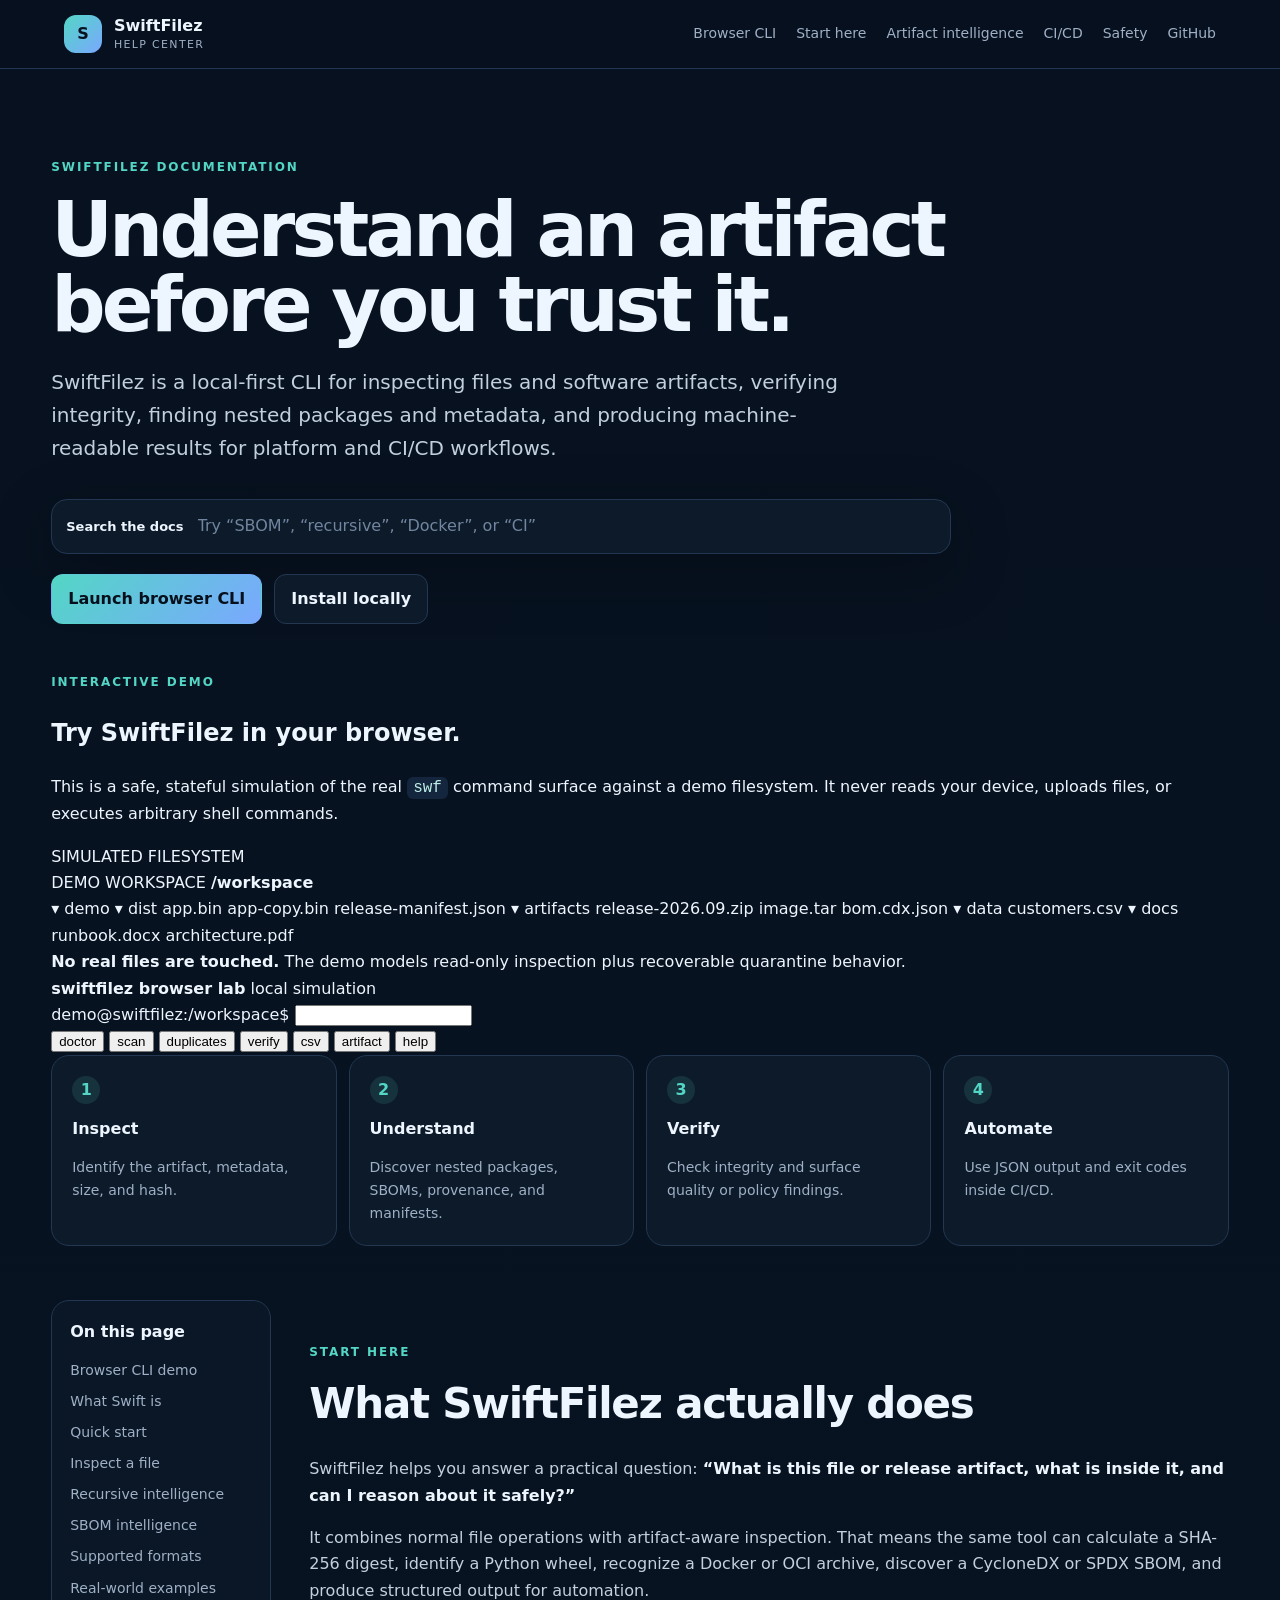
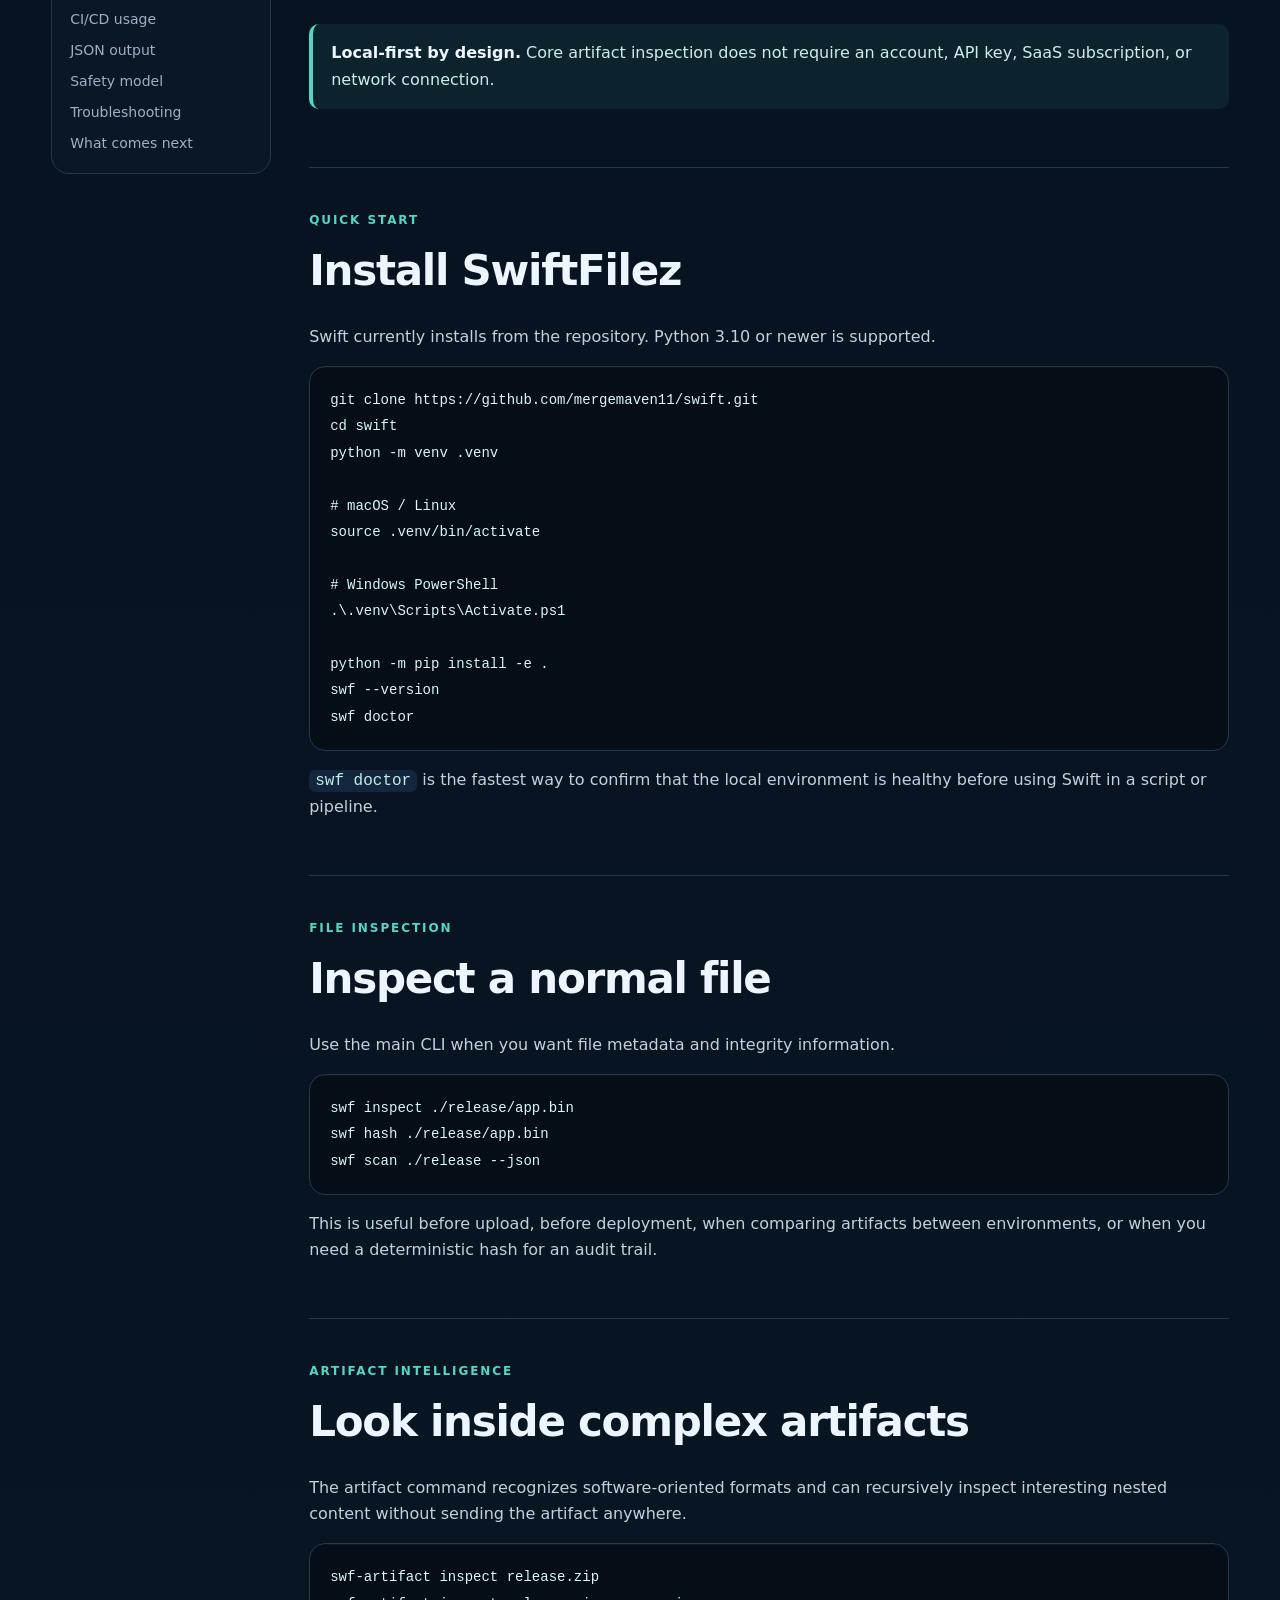
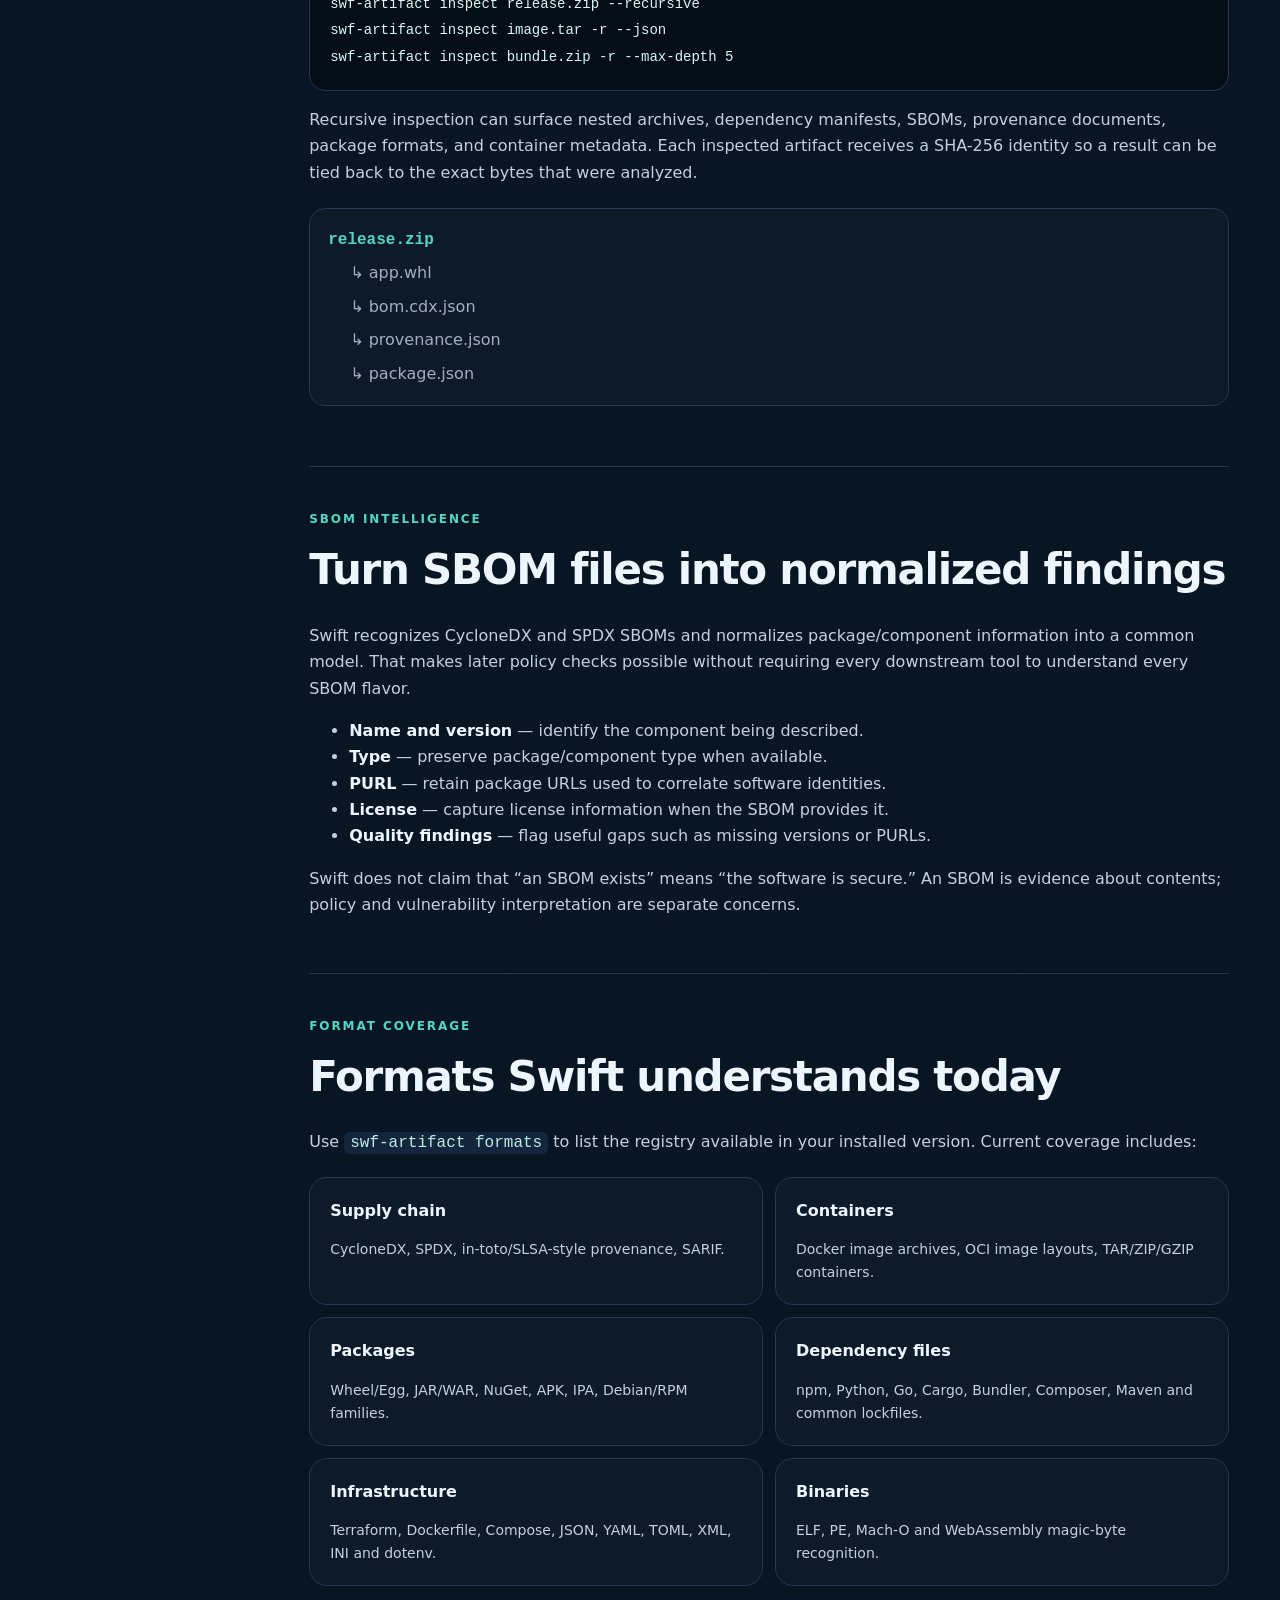
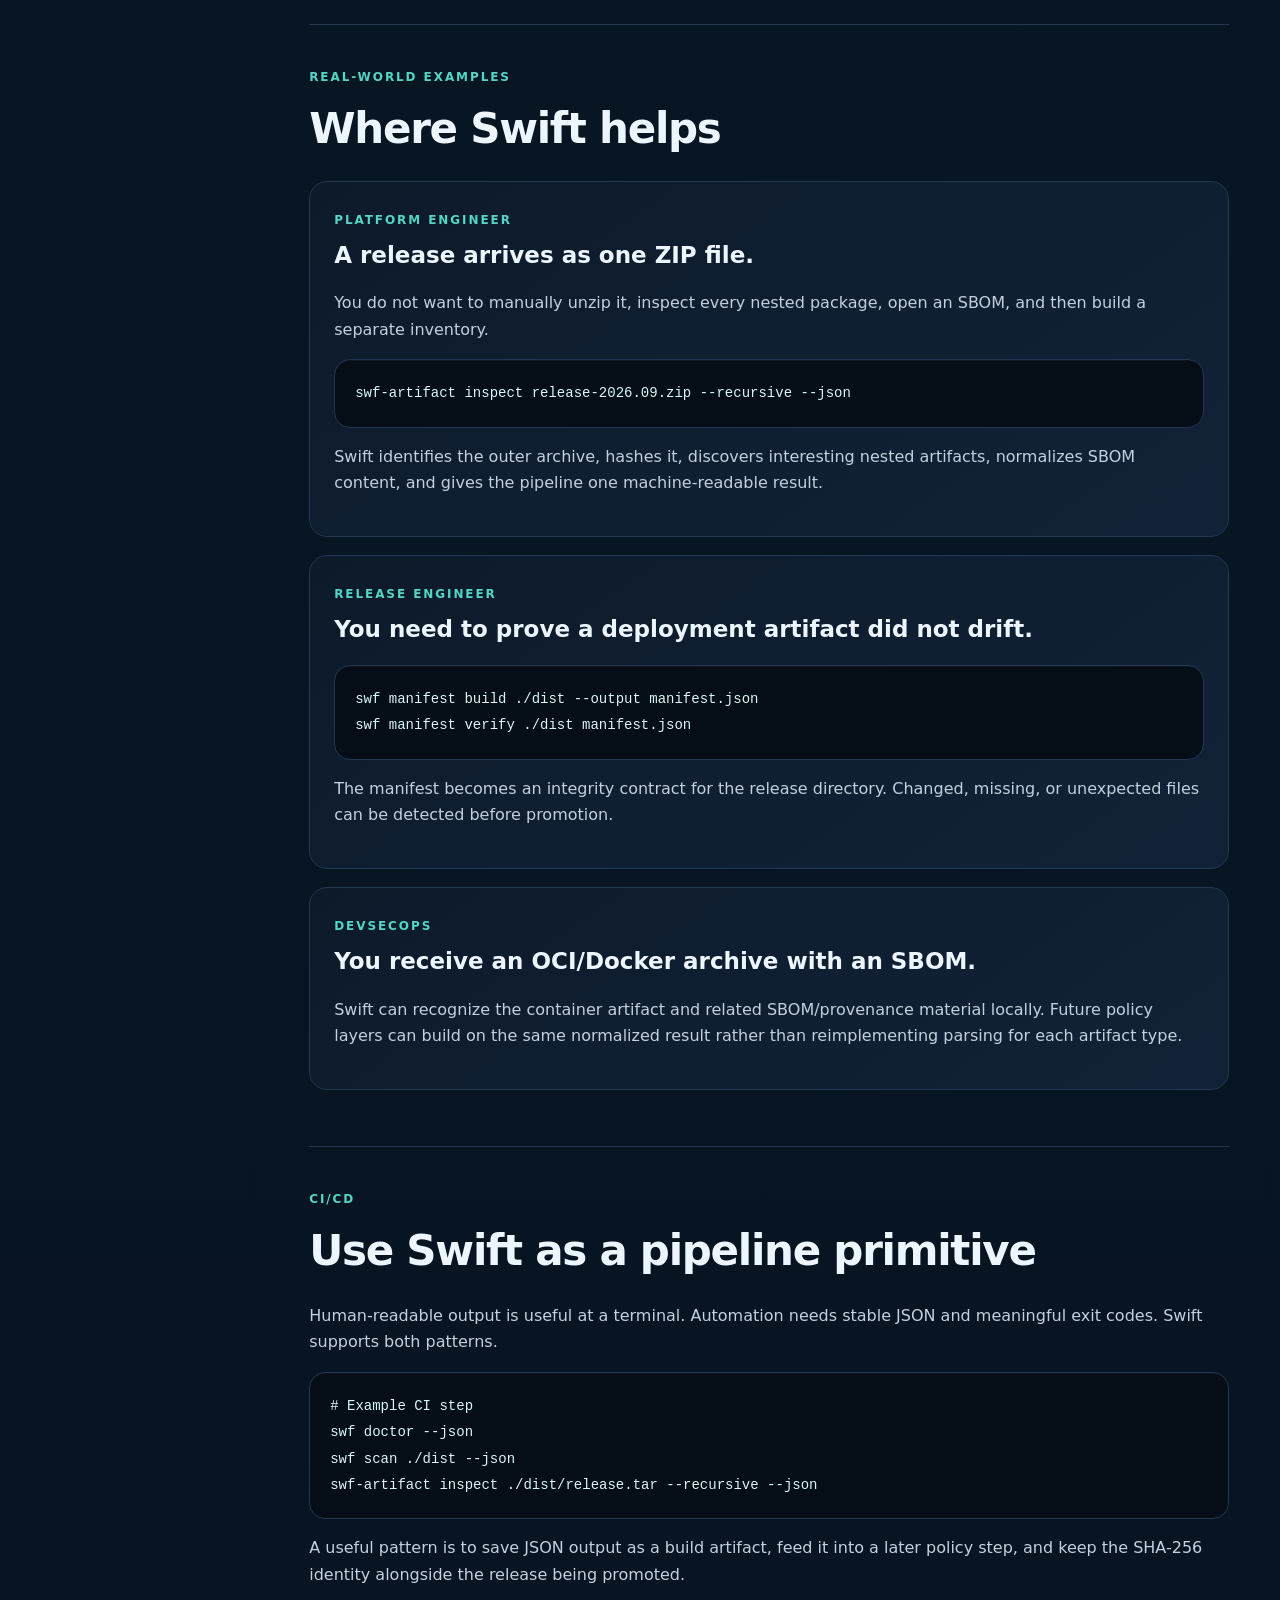
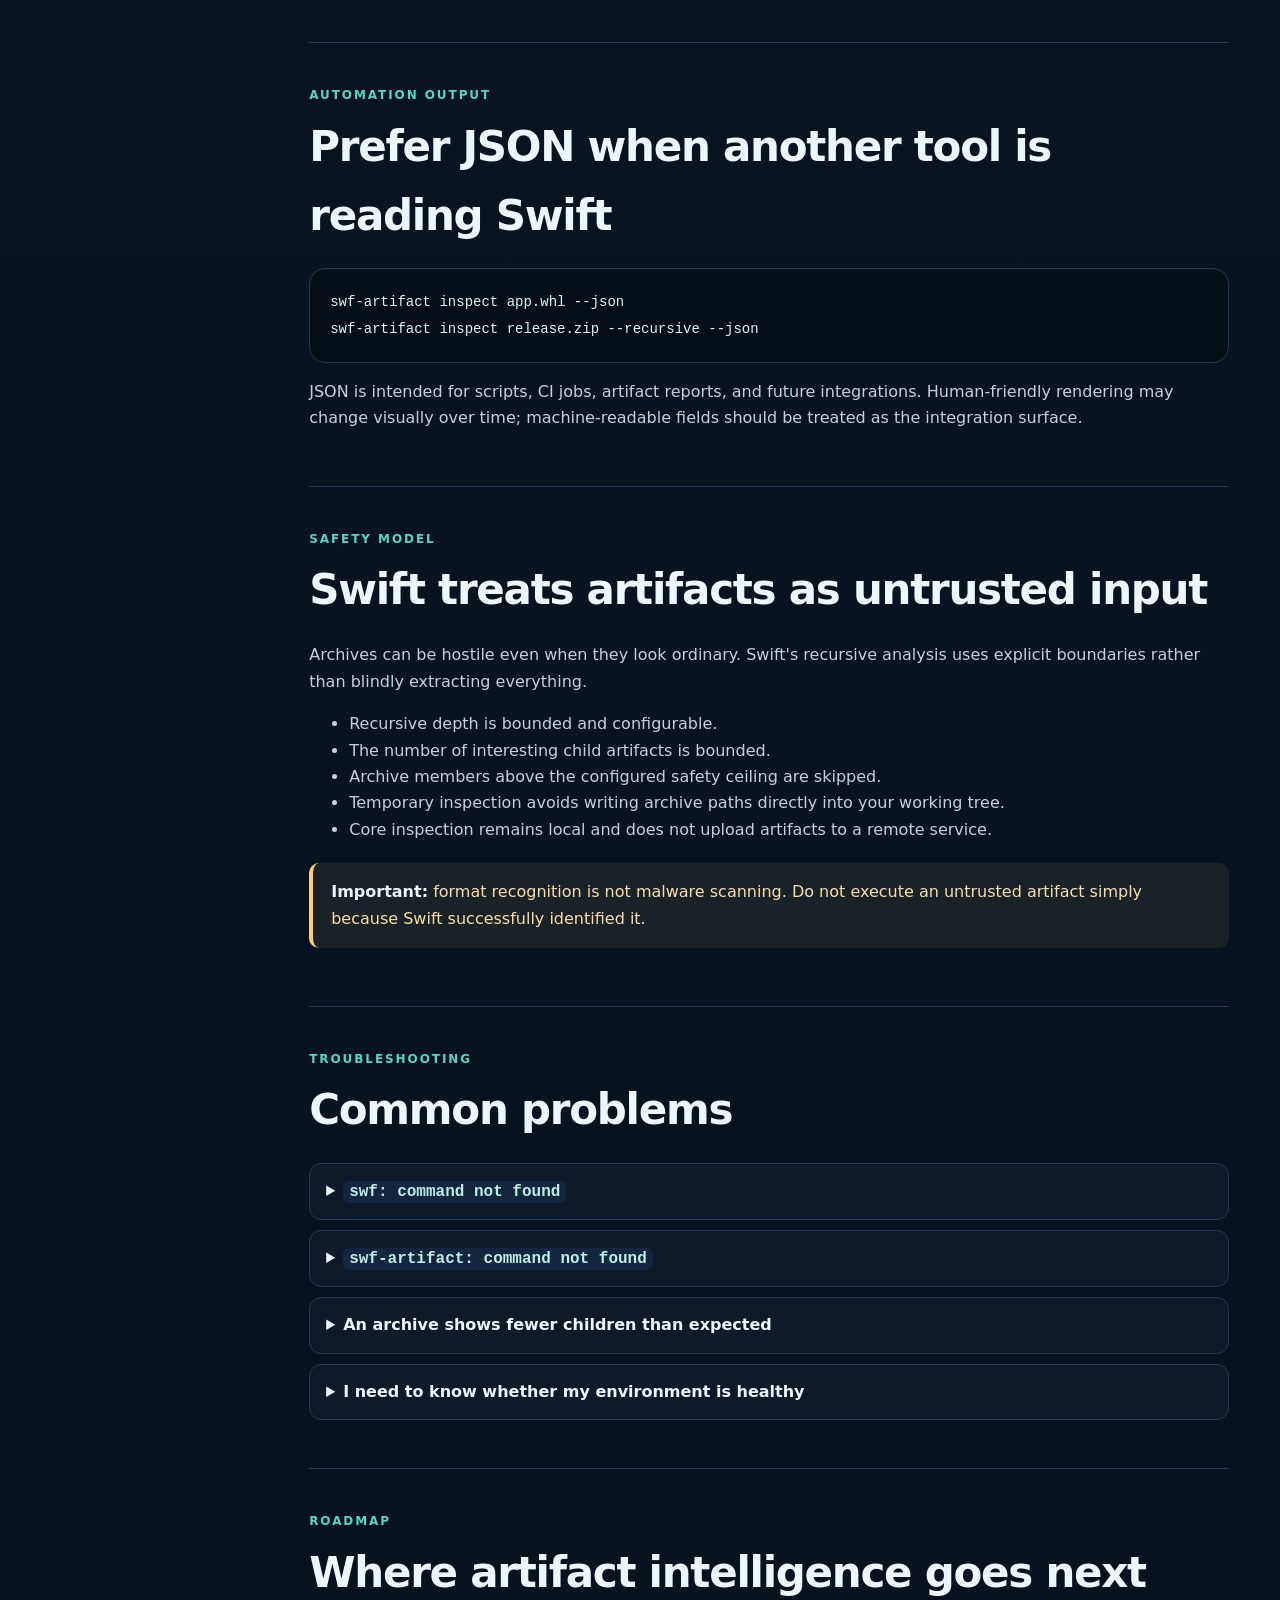
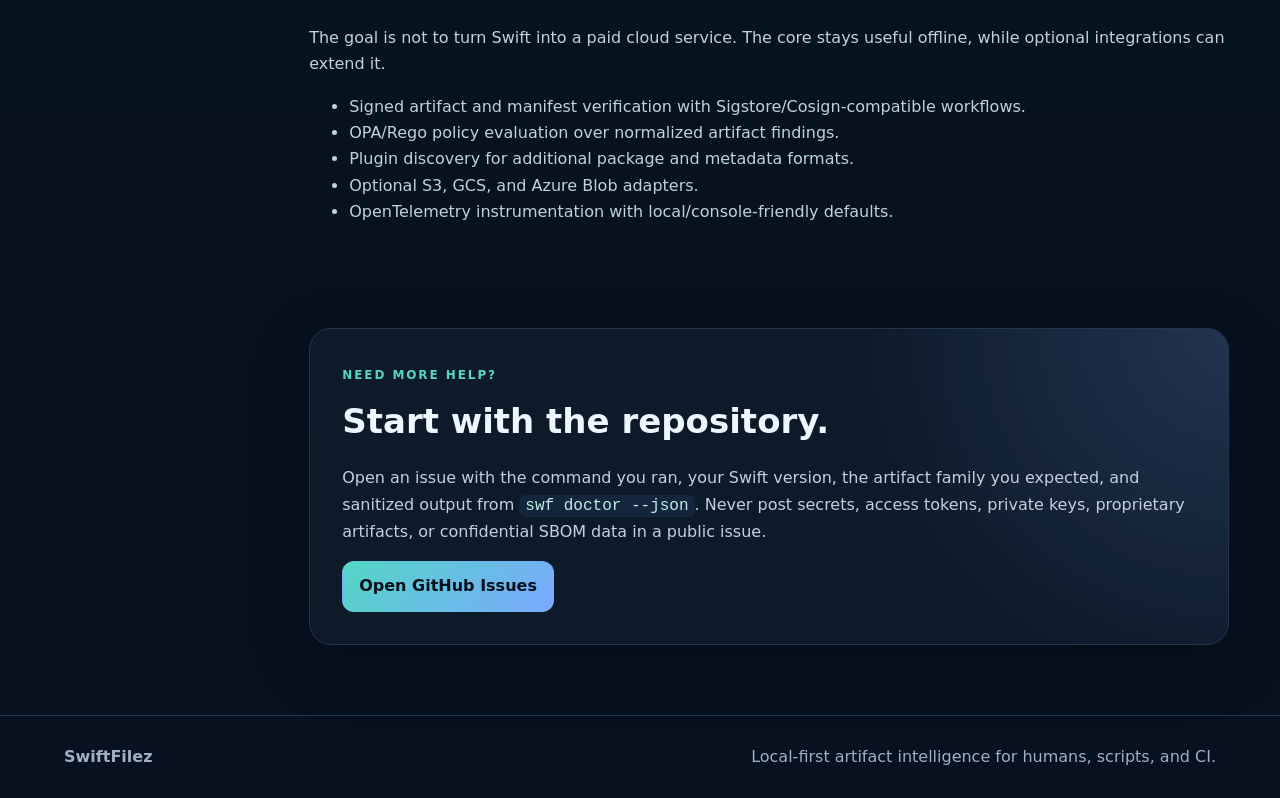
==== commit 6b80cdb5: "Add browser CLI workbench to docs" ====
--- a/docs/index.html
+++ b/docs/index.html
@@ -3,55 +3,139 @@
 <head>
   <meta charset="utf-8" />
   <meta name="viewport" content="width=device-width, initial-scale=1" />
-  <meta name="description" content="SwiftFilez customer documentation: install, inspect artifacts, analyze SBOMs, enforce release policy, automate CI, and use Swift safely." />
+  <meta name="description" content="SwiftFilez customer documentation: install, inspect artifacts, analyze SBOMs, understand recursive findings, automate CI, and use Swift safely." />
   <title>SwiftFilez Docs | Artifact Intelligence Help Center</title>
   <link rel="stylesheet" href="./docs.css" />
 </head>
 <body>
   <header class="topbar">
-    <a class="brand" href="#top" aria-label="SwiftFilez docs home"><span class="brand-mark">S</span><span><strong>SwiftFilez</strong><small>Help Center</small></span></a>
-    <nav><a href="#start">Start here</a><a href="#tour">See Swift</a><a href="#artifact-intelligence">Artifact intelligence</a><a href="#policy">Policy</a><a href="#ci">CI/CD</a><a href="https://github.com/mergemaven11/swift">GitHub</a></nav>
+    <a class="brand" href="#top" aria-label="SwiftFilez docs home">
+      <span class="brand-mark">S</span>
+      <span><strong>SwiftFilez</strong><small>Help Center</small></span>
+    </a>
+    <nav>
+      <a href="#browser-lab">Browser CLI</a>
+      <a href="#start">Start here</a>
+      <a href="#artifact-intelligence">Artifact intelligence</a>
+      <a href="#ci">CI/CD</a>
+      <a href="#safety">Safety</a>
+      <a href="https://github.com/mergemaven11/swift">GitHub</a>
+    </nav>
   </header>
 
   <main id="top">
     <section class="hero">
-      <span class="eyebrow">SWIFTFILEZ DOCUMENTATION · UAT BETA</span>
+      <span class="eyebrow">SWIFTFILEZ DOCUMENTATION</span>
       <h1>Understand an artifact before you trust it.</h1>
-      <p class="hero-copy">SwiftFilez is a local-first CLI for inspecting software artifacts, finding nested packages and SBOMs, verifying integrity, and enforcing release policy without requiring a paid cloud service.</p>
-      <div class="search-wrap"><label for="docs-search">Search the docs</label><input id="docs-search" type="search" placeholder="Try “SBOM”, “policy”, “Docker”, or “CI”" autocomplete="off" /><span id="search-status" aria-live="polite"></span></div>
-      <div class="hero-actions"><a class="button primary" href="#quickstart">Install & run Swift</a><a class="button" href="#tour">See what it looks like</a></div>
+      <p class="hero-copy">SwiftFilez is a local-first CLI for inspecting files and software artifacts, verifying integrity, finding nested packages and metadata, and producing machine-readable results for platform and CI/CD workflows.</p>
+      <div class="search-wrap">
+        <label for="docs-search">Search the docs</label>
+        <input id="docs-search" type="search" placeholder="Try “SBOM”, “recursive”, “Docker”, or “CI”" autocomplete="off" />
+        <span id="search-status" aria-live="polite"></span>
+      </div>
+      <div class="hero-actions">
+        <a class="button primary" href="#browser-lab">Launch browser CLI</a>
+        <a class="button" href="#quickstart">Install locally</a>
+      </div>
+    </section>
+
+
+    <section class="browser-lab" id="browser-lab" aria-labelledby="browser-lab-title">
+      <div class="lab-heading">
+        <div>
+          <span class="eyebrow">INTERACTIVE DEMO</span>
+          <h2 id="browser-lab-title">Try SwiftFilez in your browser.</h2>
+          <p>This is a safe, stateful simulation of the real <code>swf</code> command surface against a demo filesystem. It never reads your device, uploads files, or executes arbitrary shell commands.</p>
+        </div>
+        <span class="simulation-badge">SIMULATED FILESYSTEM</span>
+      </div>
+
+      <div class="browser-workbench">
+        <aside class="demo-files" aria-label="Demo filesystem">
+          <div class="demo-files-head">
+            <span>DEMO WORKSPACE</span>
+            <strong>/workspace</strong>
+          </div>
+          <div class="file-tree" aria-label="Files available to browser CLI">
+            <span class="folder">▾ demo</span>
+            <span class="folder indent-1">▾ dist</span>
+            <span class="file indent-2">app.bin</span>
+            <span class="file indent-2">app-copy.bin</span>
+            <span class="file indent-2">release-manifest.json</span>
+            <span class="folder indent-1">▾ artifacts</span>
+            <span class="file indent-2">release-2026.09.zip</span>
+            <span class="file indent-2">image.tar</span>
+            <span class="file indent-2">bom.cdx.json</span>
+            <span class="folder indent-1">▾ data</span>
+            <span class="file indent-2">customers.csv</span>
+            <span class="folder indent-1">▾ docs</span>
+            <span class="file indent-2">runbook.docx</span>
+            <span class="file indent-2">architecture.pdf</span>
+          </div>
+          <div class="demo-note">
+            <strong>No real files are touched.</strong>
+            <span>The demo models read-only inspection plus recoverable quarantine behavior.</span>
+          </div>
+        </aside>
+
+        <div class="terminal-shell">
+          <div class="terminal-topbar">
+            <div class="terminal-lights" aria-hidden="true"><span></span><span></span><span></span></div>
+            <strong>swiftfilez browser lab</strong>
+            <span>local simulation</span>
+          </div>
+          <div id="terminal-output" class="terminal-output" role="log" aria-live="polite" aria-label="SwiftFilez browser CLI output"></div>
+          <form id="terminal-form" class="terminal-input-row" autocomplete="off">
+            <label for="terminal-input" class="terminal-prompt">demo@swiftfilez:/workspace$</label>
+            <input id="terminal-input" spellcheck="false" autocapitalize="off" autocomplete="off" aria-label="Enter a SwiftFilez demo command" />
+          </form>
+          <div class="command-palette" aria-label="Example SwiftFilez commands">
+            <button type="button" data-command="swf doctor">doctor</button>
+            <button type="button" data-command="swf scan ./demo/dist">scan</button>
+            <button type="button" data-command="swf duplicates ./demo/dist">duplicates</button>
+            <button type="button" data-command="swf manifest verify ./demo/dist/release-manifest.json --root ./demo/dist --strict">verify</button>
+            <button type="button" data-command="swf csv inspect ./demo/data/customers.csv">csv</button>
+            <button type="button" data-command="swf-artifact inspect ./demo/artifacts/release-2026.09.zip --recursive">artifact</button>
+            <button type="button" data-command="help">help</button>
+          </div>
+        </div>
+      </div>
     </section>
 
     <section class="journey" aria-label="Swift workflow">
       <article><span>1</span><strong>Inspect</strong><p>Identify the artifact, metadata, size, and hash.</p></article>
       <article><span>2</span><strong>Understand</strong><p>Discover nested packages, SBOMs, provenance, and manifests.</p></article>
-      <article><span>3</span><strong>Enforce</strong><p>Apply deterministic local release policies.</p></article>
+      <article><span>3</span><strong>Verify</strong><p>Check integrity and surface quality or policy findings.</p></article>
       <article><span>4</span><strong>Automate</strong><p>Use JSON output and exit codes inside CI/CD.</p></article>
-    </section>
-
-    <section class="visual-tour searchable" id="tour" data-search="pictures screenshots product tour terminal recursive inspection policy UAT readiness">
-      <div class="visual-tour-head"><span>PRODUCT TOUR</span><h2>See SwiftFilez in action.</h2><p>These product visuals show the actual UAT command surface and the kind of artifact intelligence Swift returns. No mystery black box—everything starts from a local CLI command.</p></div>
-      <div class="visual-grid">
-        <figure class="visual-card"><img src="./assets/recursive-inspection.svg" alt="SwiftFilez recursively inspecting a release archive and finding an SBOM, package manifest, and provenance file" loading="lazy" /><figcaption><strong>Recursive artifact inspection</strong>One command maps the interesting software artifacts inside a release bundle while keeping recursion bounded.</figcaption></figure>
-        <figure class="visual-card"><img src="./assets/policy-gate.svg" alt="SwiftFilez release policy check showing all acceptance rules passing" loading="lazy" /><figcaption><strong>Local release policy</strong>Gate releases on SBOM presence and component quality with CI-friendly pass/fail behavior.</figcaption></figure>
-        <figure class="visual-card"><img src="./assets/uat-readiness.svg" alt="SwiftFilez readiness command showing the beta acceptance scope as UAT ready" loading="lazy" /><figcaption><strong>UAT readiness</strong>The beta acceptance scope covers offline inspection, recursion, SBOM normalization, policy enforcement, JSON automation, and release CI.</figcaption></figure>
-      </div>
     </section>
 
     <section class="docs-grid">
       <aside class="sidebar" aria-label="Documentation navigation">
-        <strong>On this page</strong><a href="#start">What Swift is</a><a href="#quickstart">Quick start</a><a href="#inspect">Inspect a file</a><a href="#artifact-intelligence">Recursive intelligence</a><a href="#sbom">SBOM intelligence</a><a href="#policy">Policy gates</a><a href="#formats">Supported formats</a><a href="#examples">Real-world examples</a><a href="#ci">CI/CD usage</a><a href="#json">JSON output</a><a href="#safety">Safety model</a><a href="#troubleshooting">Troubleshooting</a><a href="#roadmap">What comes next</a>
+        <strong>On this page</strong>
+        <a href="#browser-lab">Browser CLI demo</a>
+        <a href="#start">What Swift is</a>
+        <a href="#quickstart">Quick start</a>
+        <a href="#inspect">Inspect a file</a>
+        <a href="#artifact-intelligence">Recursive intelligence</a>
+        <a href="#sbom">SBOM intelligence</a>
+        <a href="#formats">Supported formats</a>
+        <a href="#examples">Real-world examples</a>
+        <a href="#ci">CI/CD usage</a>
+        <a href="#json">JSON output</a>
+        <a href="#safety">Safety model</a>
+        <a href="#troubleshooting">Troubleshooting</a>
+        <a href="#roadmap">What comes next</a>
       </aside>
 
       <div class="content">
         <section class="doc-section searchable" id="start" data-search="start what is swift local first artifact intelligence file cli platform engineering devsecops">
           <div class="section-heading"><span>START HERE</span><h2>What SwiftFilez actually does</h2></div>
-          <p>SwiftFilez helps you answer a practical question: <strong>“What is this release artifact, what is inside it, and does it meet the rules I expect before I promote it?”</strong></p>
-          <p>It combines normal file operations with software-artifact intelligence. The same tool can calculate SHA-256 identity, recognize packages and container archives, discover CycloneDX or SPDX SBOMs, normalize component data, and enforce deterministic acceptance policy.</p>
-          <div class="callout"><strong>Local-first by design.</strong> Core inspection and policy evaluation do not require an account, API key, SaaS subscription, or network connection.</div>
-        </section>
-
-        <section class="doc-section searchable" id="quickstart" data-search="install setup quickstart python pip clone doctor">
+          <p>SwiftFilez helps you answer a practical question: <strong>“What is this file or release artifact, what is inside it, and can I reason about it safely?”</strong></p>
+          <p>It combines normal file operations with artifact-aware inspection. That means the same tool can calculate a SHA-256 digest, identify a Python wheel, recognize a Docker or OCI archive, discover a CycloneDX or SPDX SBOM, and produce structured output for automation.</p>
+          <div class="callout"><strong>Local-first by design.</strong> Core artifact inspection does not require an account, API key, SaaS subscription, or network connection.</div>
+        </section>
+
+        <section class="doc-section searchable" id="quickstart" data-search="install setup quickstart python pip clone doctor ui">
           <div class="section-heading"><span>QUICK START</span><h2>Install SwiftFilez</h2></div>
           <p>Swift currently installs from the repository. Python 3.10 or newer is supported.</p>
           <pre><code>git clone https://github.com/mergemaven11/swift.git
@@ -66,102 +150,149 @@
 
 python -m pip install -e .
 swf --version
-swf doctor
-swf readiness</code></pre>
-          <p><code>swf doctor</code> checks the local environment. <code>swf readiness</code> shows which beta acceptance capabilities are present in the installed build.</p>
-        </section>
-
-        <section class="doc-section searchable" id="inspect" data-search="inspect hash metadata sha256 file basic command">
-          <div class="section-heading"><span>FILE INSPECTION</span><h2>Inspect a file or software artifact</h2></div>
+swf doctor</code></pre>
+          <p><code>swf doctor</code> is the fastest way to confirm that the local environment is healthy before using Swift in a script or pipeline.</p>
+        </section>
+
+        <section class="doc-section searchable" id="inspect" data-search="inspect hash metadata sha256 mime file basic command">
+          <div class="section-heading"><span>FILE INSPECTION</span><h2>Inspect a normal file</h2></div>
+          <p>Use the main CLI when you want file metadata and integrity information.</p>
           <pre><code>swf inspect ./release/app.bin
-swf inspect ./release/package.json --json
 swf hash ./release/app.bin
 swf scan ./release --json</code></pre>
-          <p>Normal inspection returns file identity plus artifact format information when Swift recognizes the file as a software-oriented artifact.</p>
+          <p>This is useful before upload, before deployment, when comparing artifacts between environments, or when you need a deterministic hash for an audit trail.</p>
         </section>
 
         <section class="doc-section searchable" id="artifact-intelligence" data-search="recursive nested archive artifact intelligence zip tar docker image package sbom provenance">
           <div class="section-heading"><span>ARTIFACT INTELLIGENCE</span><h2>Look inside complex artifacts</h2></div>
-          <p>Recursive inspection discovers interesting nested artifacts without blindly unpacking an archive into your working directory.</p>
-          <pre><code>swf inspect release.zip --recursive
-swf inspect image.tar -r --json
-swf inspect bundle.zip -r --max-depth 5 --max-children 200</code></pre>
-          <p>Swift can surface nested archives, dependency manifests, SBOMs, provenance documents, package formats, and container metadata. Every inspected artifact receives SHA-256 identity.</p>
-          <div class="diagram"><code>release.zip</code><span>↳ app.whl</span><span>↳ bom.cdx.json</span><span>↳ provenance.json</span><span>↳ package.json</span></div>
+          <p>The artifact command recognizes software-oriented formats and can recursively inspect interesting nested content without sending the artifact anywhere.</p>
+          <pre><code>swf-artifact inspect release.zip
+swf-artifact inspect release.zip --recursive
+swf-artifact inspect image.tar -r --json
+swf-artifact inspect bundle.zip -r --max-depth 5</code></pre>
+          <p>Recursive inspection can surface nested archives, dependency manifests, SBOMs, provenance documents, package formats, and container metadata. Each inspected artifact receives a SHA-256 identity so a result can be tied back to the exact bytes that were analyzed.</p>
+          <div class="diagram">
+            <code>release.zip</code>
+            <span>↳ app.whl</span>
+            <span>↳ bom.cdx.json</span>
+            <span>↳ provenance.json</span>
+            <span>↳ package.json</span>
+          </div>
         </section>
 
         <section class="doc-section searchable" id="sbom" data-search="sbom cyclonedx spdx components packages purl license findings quality">
-          <div class="section-heading"><span>SBOM INTELLIGENCE</span><h2>Turn SBOM files into normalized evidence</h2></div>
-          <p>Swift recognizes CycloneDX and SPDX SBOMs and normalizes package/component information into a common model for inspection and policy.</p>
-          <ul><li><strong>Name and version</strong> — identify the component being described.</li><li><strong>Type</strong> — preserve package/component type when available.</li><li><strong>PURL</strong> — retain package URLs used to correlate software identities.</li><li><strong>License</strong> — capture license information when supplied.</li><li><strong>Quality findings</strong> — surface useful gaps such as missing versions or PURLs.</li></ul>
-          <p>An SBOM is evidence about software contents; its existence alone does not mean an artifact is secure.</p>
-        </section>
-
-        <section class="doc-section searchable" id="policy" data-search="policy gate release acceptance require sbom purl version exit code pass fail json">
-          <div class="section-heading"><span>POLICY GATES</span><h2>Turn artifact evidence into an acceptance decision</h2></div>
-          <p>Swift's beta policy engine is deliberately small and deterministic. Policies are local JSON files, so a team can version them beside application or platform code.</p>
-          <pre><code>swf policy check release.zip --policy examples/uat-policy.json
-swf policy check release.zip --policy release-policy.json --json</code></pre>
-          <p>A compliant artifact exits with code <code>0</code>. A policy rejection exits with code <code>2</code>, making it straightforward to stop a CI promotion without confusing a rejected release with a broken Swift installation.</p>
-          <div class="callout"><strong>Example controls:</strong> require an SBOM family, require component versions, require package URLs, deny artifact families, or cap findings/warnings.</div>
+          <div class="section-heading"><span>SBOM INTELLIGENCE</span><h2>Turn SBOM files into normalized findings</h2></div>
+          <p>Swift recognizes CycloneDX and SPDX SBOMs and normalizes package/component information into a common model. That makes later policy checks possible without requiring every downstream tool to understand every SBOM flavor.</p>
+          <ul>
+            <li><strong>Name and version</strong> — identify the component being described.</li>
+            <li><strong>Type</strong> — preserve package/component type when available.</li>
+            <li><strong>PURL</strong> — retain package URLs used to correlate software identities.</li>
+            <li><strong>License</strong> — capture license information when the SBOM provides it.</li>
+            <li><strong>Quality findings</strong> — flag useful gaps such as missing versions or PURLs.</li>
+          </ul>
+          <p>Swift does not claim that “an SBOM exists” means “the software is secure.” An SBOM is evidence about contents; policy and vulnerability interpretation are separate concerns.</p>
         </section>
 
         <section class="doc-section searchable" id="formats" data-search="supported formats docker oci wheel apk ipa jar war nuget terraform json yaml toml xml elf pe macho wasm sbom">
           <div class="section-heading"><span>FORMAT COVERAGE</span><h2>Formats Swift understands today</h2></div>
-          <p>Run <code>swf formats</code> to list the registry in your installed version.</p>
-          <div class="cards"><article><strong>Supply chain</strong><p>CycloneDX, SPDX, in-toto/SLSA-style provenance, SARIF.</p></article><article><strong>Containers</strong><p>Docker image archives, OCI image layouts, TAR/ZIP/GZIP containers.</p></article><article><strong>Packages</strong><p>Wheel/Egg, JAR/WAR, NuGet, APK, IPA, Debian/RPM families.</p></article><article><strong>Dependency files</strong><p>npm, Python, Go, Cargo, Bundler, Composer, Maven and common lockfiles.</p></article><article><strong>Infrastructure</strong><p>Terraform, Dockerfile, Compose, JSON, YAML, TOML, XML, INI and dotenv.</p></article><article><strong>Binaries</strong><p>ELF, PE, Mach-O and WebAssembly magic-byte recognition.</p></article></div>
+          <p>Use <code>swf-artifact formats</code> to list the registry available in your installed version. Current coverage includes:</p>
+          <div class="cards">
+            <article><strong>Supply chain</strong><p>CycloneDX, SPDX, in-toto/SLSA-style provenance, SARIF.</p></article>
+            <article><strong>Containers</strong><p>Docker image archives, OCI image layouts, TAR/ZIP/GZIP containers.</p></article>
+            <article><strong>Packages</strong><p>Wheel/Egg, JAR/WAR, NuGet, APK, IPA, Debian/RPM families.</p></article>
+            <article><strong>Dependency files</strong><p>npm, Python, Go, Cargo, Bundler, Composer, Maven and common lockfiles.</p></article>
+            <article><strong>Infrastructure</strong><p>Terraform, Dockerfile, Compose, JSON, YAML, TOML, XML, INI and dotenv.</p></article>
+            <article><strong>Binaries</strong><p>ELF, PE, Mach-O and WebAssembly magic-byte recognition.</p></article>
+          </div>
         </section>
 
         <section class="doc-section searchable" id="examples" data-search="examples platform engineer release engineer devsecops incident ci docker supply chain">
           <div class="section-heading"><span>REAL-WORLD EXAMPLES</span><h2>Where Swift helps</h2></div>
-          <div class="story"><span>PLATFORM ENGINEER</span><h3>A release arrives as one ZIP file.</h3><p>Instead of manually unpacking it and opening every metadata file:</p><pre><code>swf inspect release-2026.09.zip --recursive --json</code></pre><p>Swift creates one machine-readable view of the interesting nested artifacts and normalized SBOM evidence.</p></div>
-          <div class="story"><span>RELEASE ENGINEER</span><h3>You need to prove a deployment artifact did not drift.</h3><pre><code>swf manifest build ./dist --output manifest.json
-swf manifest verify ./dist manifest.json</code></pre><p>The manifest acts as an integrity contract for the release directory.</p></div>
-          <div class="story"><span>DEVSECOPS</span><h3>You need a release gate that does not depend on another SaaS account.</h3><pre><code>swf policy check release.tar --policy release-policy.json</code></pre><p>Swift inspects locally, evaluates locally, and returns a CI-friendly acceptance decision.</p></div>
+          <div class="story">
+            <span>PLATFORM ENGINEER</span>
+            <h3>A release arrives as one ZIP file.</h3>
+            <p>You do not want to manually unzip it, inspect every nested package, open an SBOM, and then build a separate inventory.</p>
+            <pre><code>swf-artifact inspect release-2026.09.zip --recursive --json</code></pre>
+            <p>Swift identifies the outer archive, hashes it, discovers interesting nested artifacts, normalizes SBOM content, and gives the pipeline one machine-readable result.</p>
+          </div>
+          <div class="story">
+            <span>RELEASE ENGINEER</span>
+            <h3>You need to prove a deployment artifact did not drift.</h3>
+            <pre><code>swf manifest build ./dist --output manifest.json
+swf manifest verify ./dist manifest.json</code></pre>
+            <p>The manifest becomes an integrity contract for the release directory. Changed, missing, or unexpected files can be detected before promotion.</p>
+          </div>
+          <div class="story">
+            <span>DEVSECOPS</span>
+            <h3>You receive an OCI/Docker archive with an SBOM.</h3>
+            <p>Swift can recognize the container artifact and related SBOM/provenance material locally. Future policy layers can build on the same normalized result rather than reimplementing parsing for each artifact type.</p>
+          </div>
         </section>
 
         <section class="doc-section searchable" id="ci" data-search="ci cd github actions automation pipeline exit code json gate deployment release">
           <div class="section-heading"><span>CI/CD</span><h2>Use Swift as a pipeline primitive</h2></div>
-          <pre><code>swf doctor --json
-swf inspect ./dist/release.tar --recursive --json
-swf policy check ./dist/release.tar --policy release-policy.json --json</code></pre>
-          <p>Save JSON inspection output as a build artifact, keep its SHA-256 identity alongside the release, and use the policy command as a promotion gate.</p>
+          <p>Human-readable output is useful at a terminal. Automation needs stable JSON and meaningful exit codes. Swift supports both patterns.</p>
+          <pre><code># Example CI step
+swf doctor --json
+swf scan ./dist --json
+swf-artifact inspect ./dist/release.tar --recursive --json</code></pre>
+          <p>A useful pattern is to save JSON output as a build artifact, feed it into a later policy step, and keep the SHA-256 identity alongside the release being promoted.</p>
         </section>
 
         <section class="doc-section searchable" id="json" data-search="json output scripting jq machine readable automation schema">
           <div class="section-heading"><span>AUTOMATION OUTPUT</span><h2>Prefer JSON when another tool is reading Swift</h2></div>
-          <pre><code>swf inspect app.whl --json
-swf inspect release.zip --recursive --json
-swf readiness --json</code></pre>
-          <p>Human-friendly rendering can evolve visually. JSON is the intended integration surface for scripts, CI jobs, and artifact reports.</p>
+          <pre><code>swf-artifact inspect app.whl --json
+swf-artifact inspect release.zip --recursive --json</code></pre>
+          <p>JSON is intended for scripts, CI jobs, artifact reports, and future integrations. Human-friendly rendering may change visually over time; machine-readable fields should be treated as the integration surface.</p>
         </section>
 
         <section class="doc-section searchable" id="safety" data-search="safety security local archive zip bomb extraction limits depth children member bytes network privacy">
           <div class="section-heading"><span>SAFETY MODEL</span><h2>Swift treats artifacts as untrusted input</h2></div>
-          <p>Recursive analysis uses explicit boundaries instead of unrestricted extraction.</p>
-          <ul><li>Recursive depth and interesting-child counts are bounded.</li><li>Per-member size, scanned-entry count, and total-byte budgets limit archive work.</li><li>Temporary inspection avoids writing archive paths directly into the working tree.</li><li>Core inspection and policy evaluation remain local.</li></ul>
-          <div class="callout warn"><strong>Important:</strong> format recognition is not malware scanning. Do not execute an untrusted artifact simply because Swift identified it.</div>
-        </section>
-
-        <section class="doc-section searchable" id="troubleshooting" data-search="troubleshooting command not found install doctor python environment error policy">
+          <p>Archives can be hostile even when they look ordinary. Swift's recursive analysis uses explicit boundaries rather than blindly extracting everything.</p>
+          <ul>
+            <li>Recursive depth is bounded and configurable.</li>
+            <li>The number of interesting child artifacts is bounded.</li>
+            <li>Archive members above the configured safety ceiling are skipped.</li>
+            <li>Temporary inspection avoids writing archive paths directly into your working tree.</li>
+            <li>Core inspection remains local and does not upload artifacts to a remote service.</li>
+          </ul>
+          <div class="callout warn"><strong>Important:</strong> format recognition is not malware scanning. Do not execute an untrusted artifact simply because Swift successfully identified it.</div>
+        </section>
+
+        <section class="doc-section searchable" id="troubleshooting" data-search="troubleshooting command not found swf-artifact install doctor python environment error">
           <div class="section-heading"><span>TROUBLESHOOTING</span><h2>Common problems</h2></div>
           <details><summary><code>swf: command not found</code></summary><p>Activate the virtual environment where Swift was installed, then run <code>python -m pip install -e .</code> again from the repository root.</p></details>
-          <details><summary>An archive shows fewer children than expected</summary><p>Recursive inspection intentionally retains artifact-relevant children and applies safety limits. Increase <code>--max-depth</code> or <code>--max-children</code> deliberately when needed.</p></details>
-          <details><summary>My policy command exits with 2</summary><p>That means Swift ran successfully but the artifact did not meet the policy. Read the returned violations to see which acceptance rule failed.</p></details>
-          <details><summary>I need to know whether this build is UAT-capable</summary><p>Run <code>swf readiness --json</code> and follow the scenarios in <code>docs/UAT.md</code>.</p></details>
+          <details><summary><code>swf-artifact: command not found</code></summary><p>Make sure you are on a version containing the artifact registry and reinstall the package so the new console entry point is registered.</p></details>
+          <details><summary>An archive shows fewer children than expected</summary><p>Recursive inspection intentionally keeps only artifact-relevant children and applies depth, count, and size safety limits. Increase <code>--max-depth</code> or <code>--max-children</code> deliberately when needed.</p></details>
+          <details><summary>I need to know whether my environment is healthy</summary><p>Run <code>swf doctor --json</code>. It is designed as a quick local/CI diagnostic.</p></details>
         </section>
 
         <section class="doc-section searchable" id="roadmap" data-search="roadmap future policy opa rego sigstore cosign plugins s3 gcs azure opentelemetry">
-          <div class="section-heading"><span>AFTER UAT</span><h2>What comes after the beta acceptance scope</h2></div>
-          <p>UAT has a fixed scope so the finish line does not move forever. These are enhancements, not blockers for the current beta:</p>
-          <ul><li>Signed artifact and manifest verification with Sigstore/Cosign-compatible workflows.</li><li>Optional OPA/Rego evaluation for organizations already using OPA.</li><li>Plugin discovery for additional artifact analyzers.</li><li>Optional S3, GCS, and Azure Blob inputs.</li><li>OpenTelemetry instrumentation with local/console-friendly defaults.</li></ul>
-        </section>
-
-        <section class="support"><span>UAT FEEDBACK</span><h2>Try to break it.</h2><p>During UAT, test real release artifacts and sanitized fixtures. Report the command, Swift version, expected behavior, actual behavior, and sanitized <code>swf doctor --json</code> output. Never post secrets, private keys, proprietary artifacts, or confidential SBOM data publicly.</p><a class="button primary" href="https://github.com/mergemaven11/swift/issues">Open GitHub Issues</a></section>
+          <div class="section-heading"><span>ROADMAP</span><h2>Where artifact intelligence goes next</h2></div>
+          <p>The goal is not to turn Swift into a paid cloud service. The core stays useful offline, while optional integrations can extend it.</p>
+          <ul>
+            <li>Signed artifact and manifest verification with Sigstore/Cosign-compatible workflows.</li>
+            <li>OPA/Rego policy evaluation over normalized artifact findings.</li>
+            <li>Plugin discovery for additional package and metadata formats.</li>
+            <li>Optional S3, GCS, and Azure Blob adapters.</li>
+            <li>OpenTelemetry instrumentation with local/console-friendly defaults.</li>
+          </ul>
+        </section>
+
+        <section class="support">
+          <span>NEED MORE HELP?</span>
+          <h2>Start with the repository.</h2>
+          <p>Open an issue with the command you ran, your Swift version, the artifact family you expected, and sanitized output from <code>swf doctor --json</code>. Never post secrets, access tokens, private keys, proprietary artifacts, or confidential SBOM data in a public issue.</p>
+          <a class="button primary" href="https://github.com/mergemaven11/swift/issues">Open GitHub Issues</a>
+        </section>
       </div>
     </section>
   </main>
-  <footer><strong>SwiftFilez</strong><span>Local-first artifact intelligence for humans, scripts, and CI.</span></footer>
+
+  <footer>
+    <strong>SwiftFilez</strong>
+    <span>Local-first artifact intelligence for humans, scripts, and CI.</span>
+  </footer>
   <script src="./docs.js"></script>
 </body>
-</html>+</html>
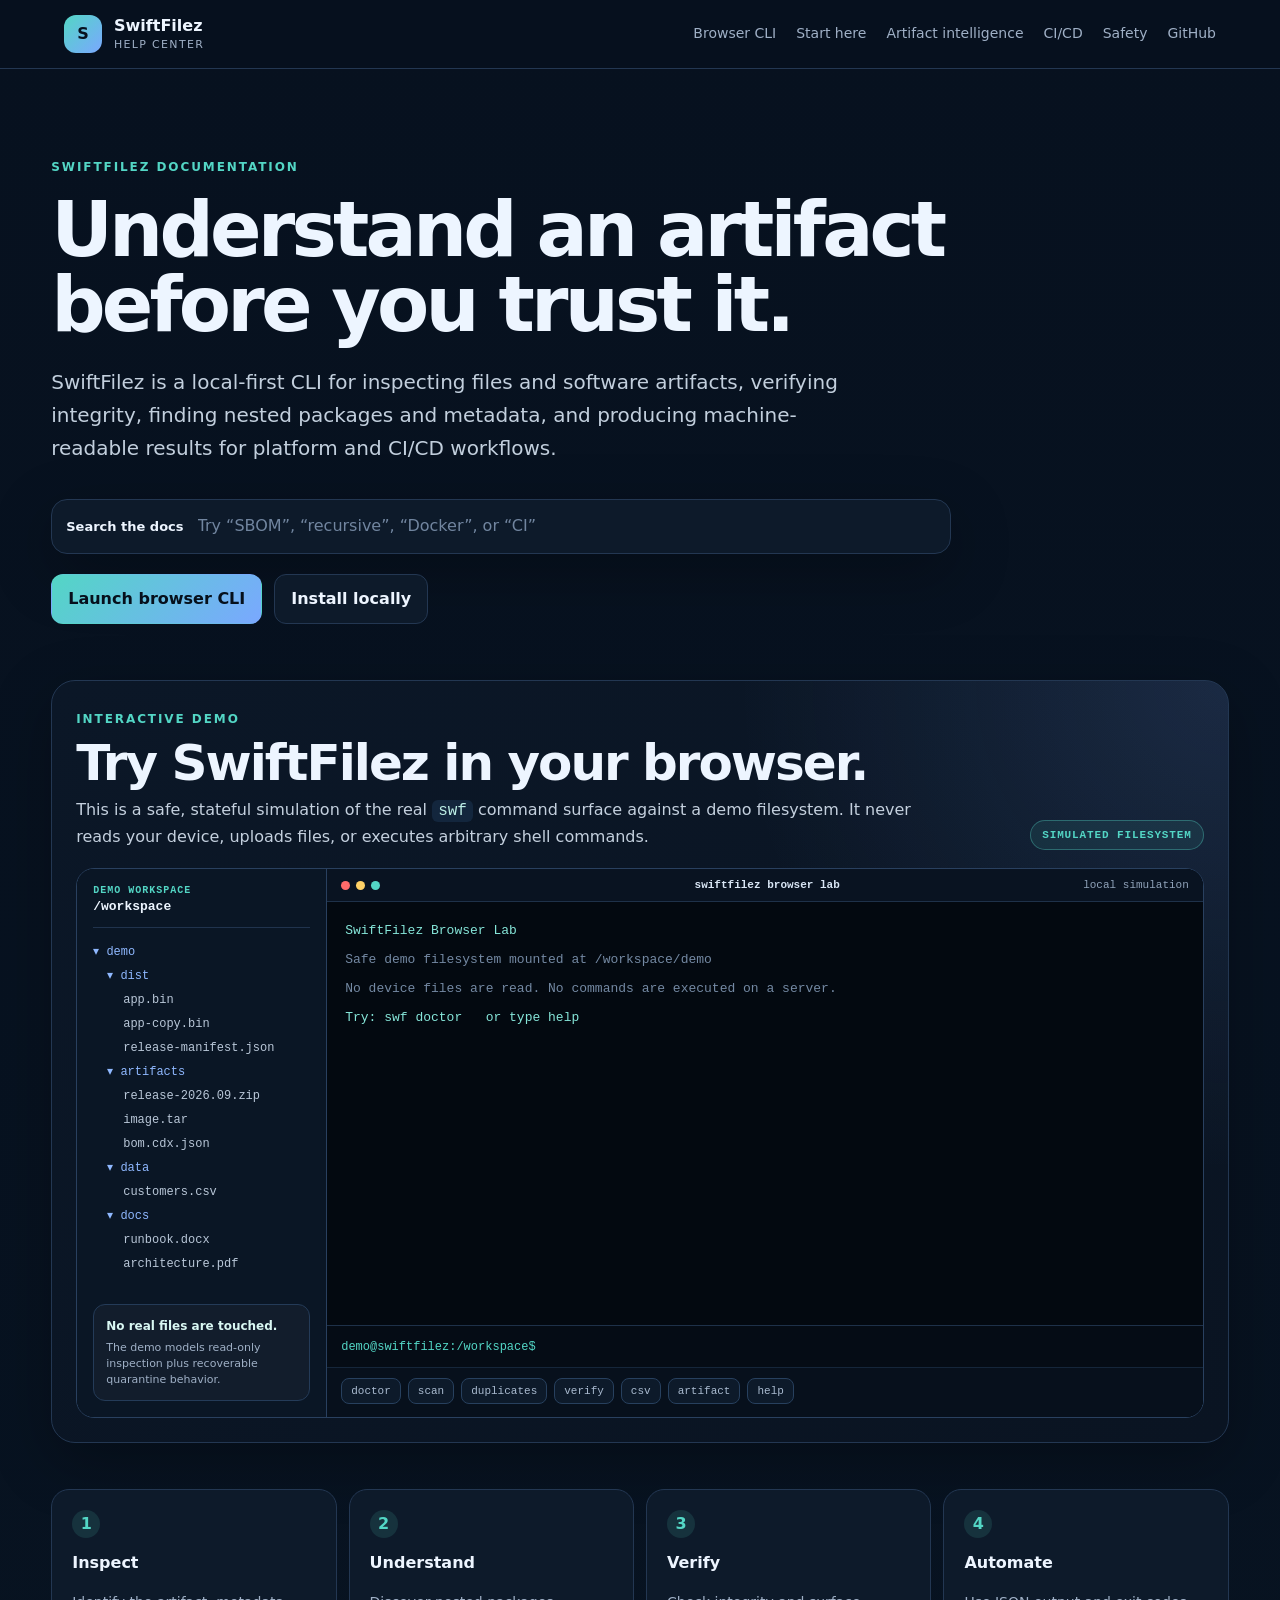
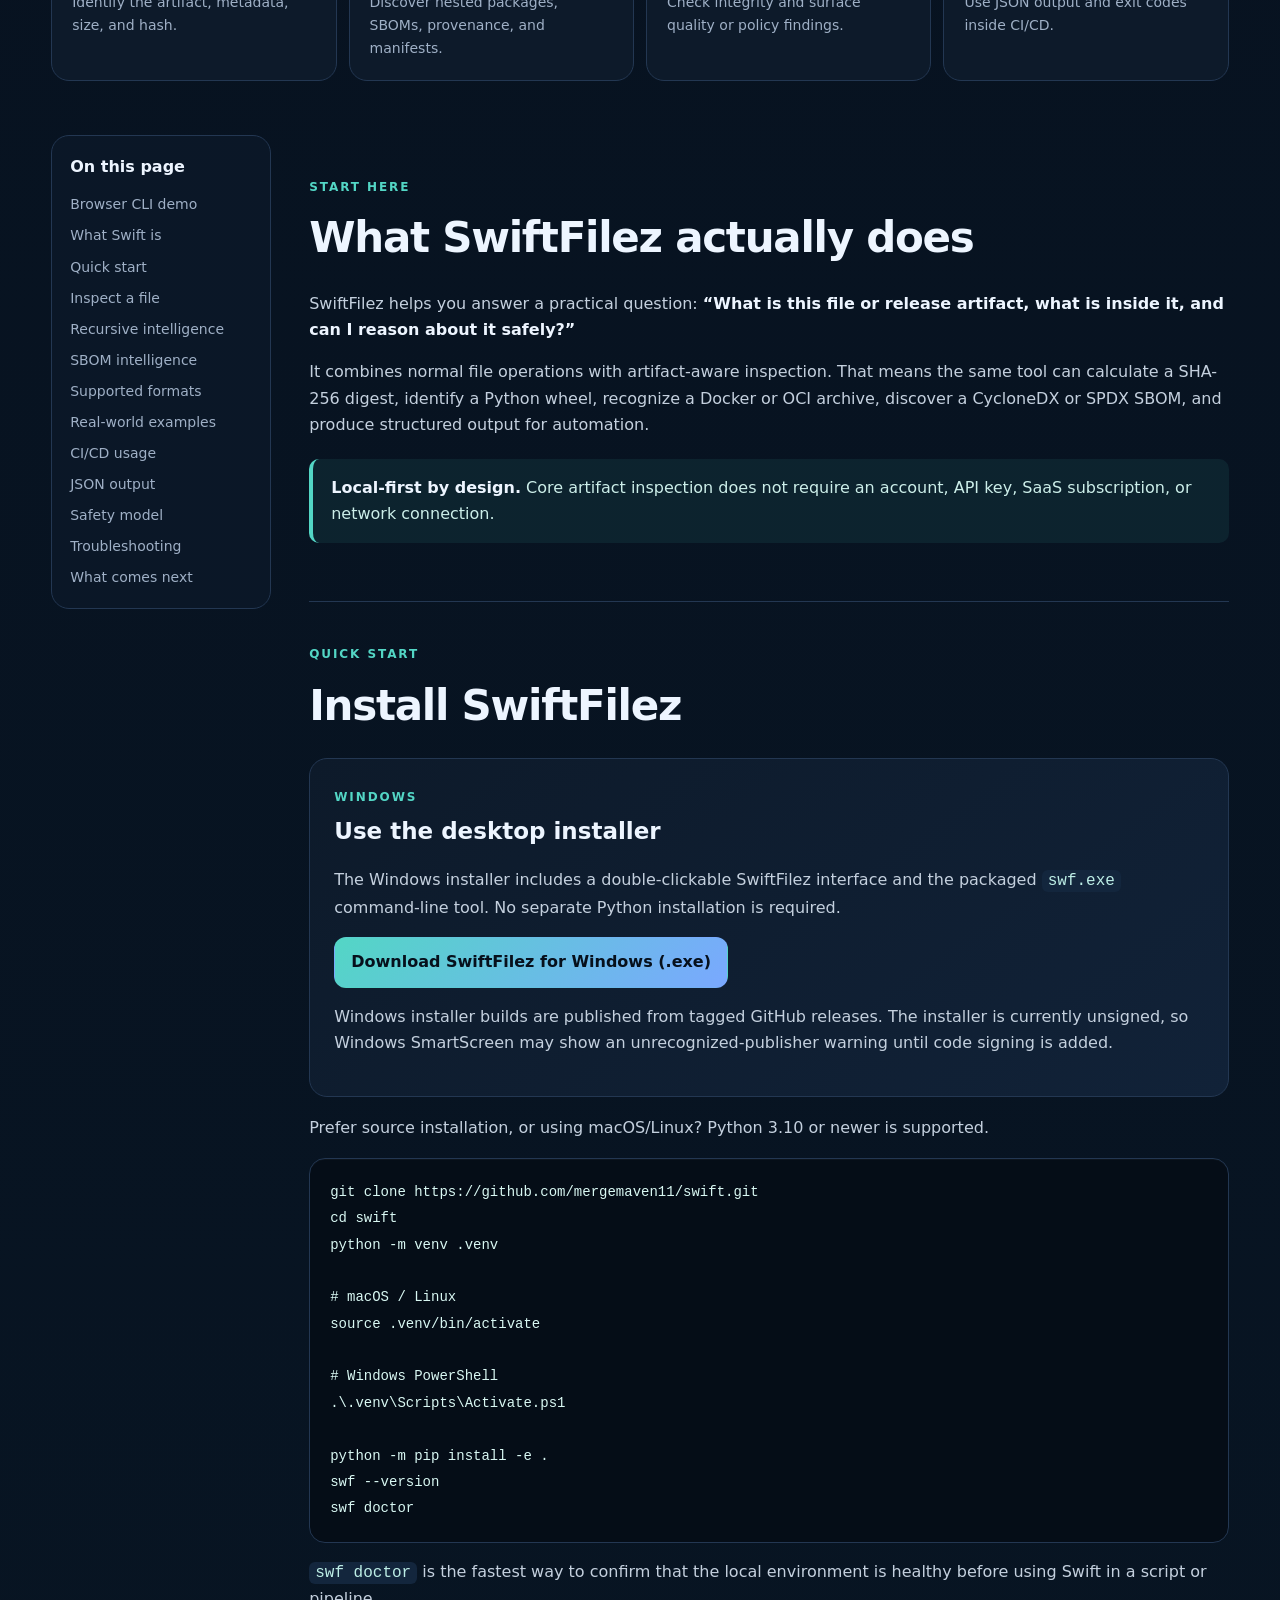
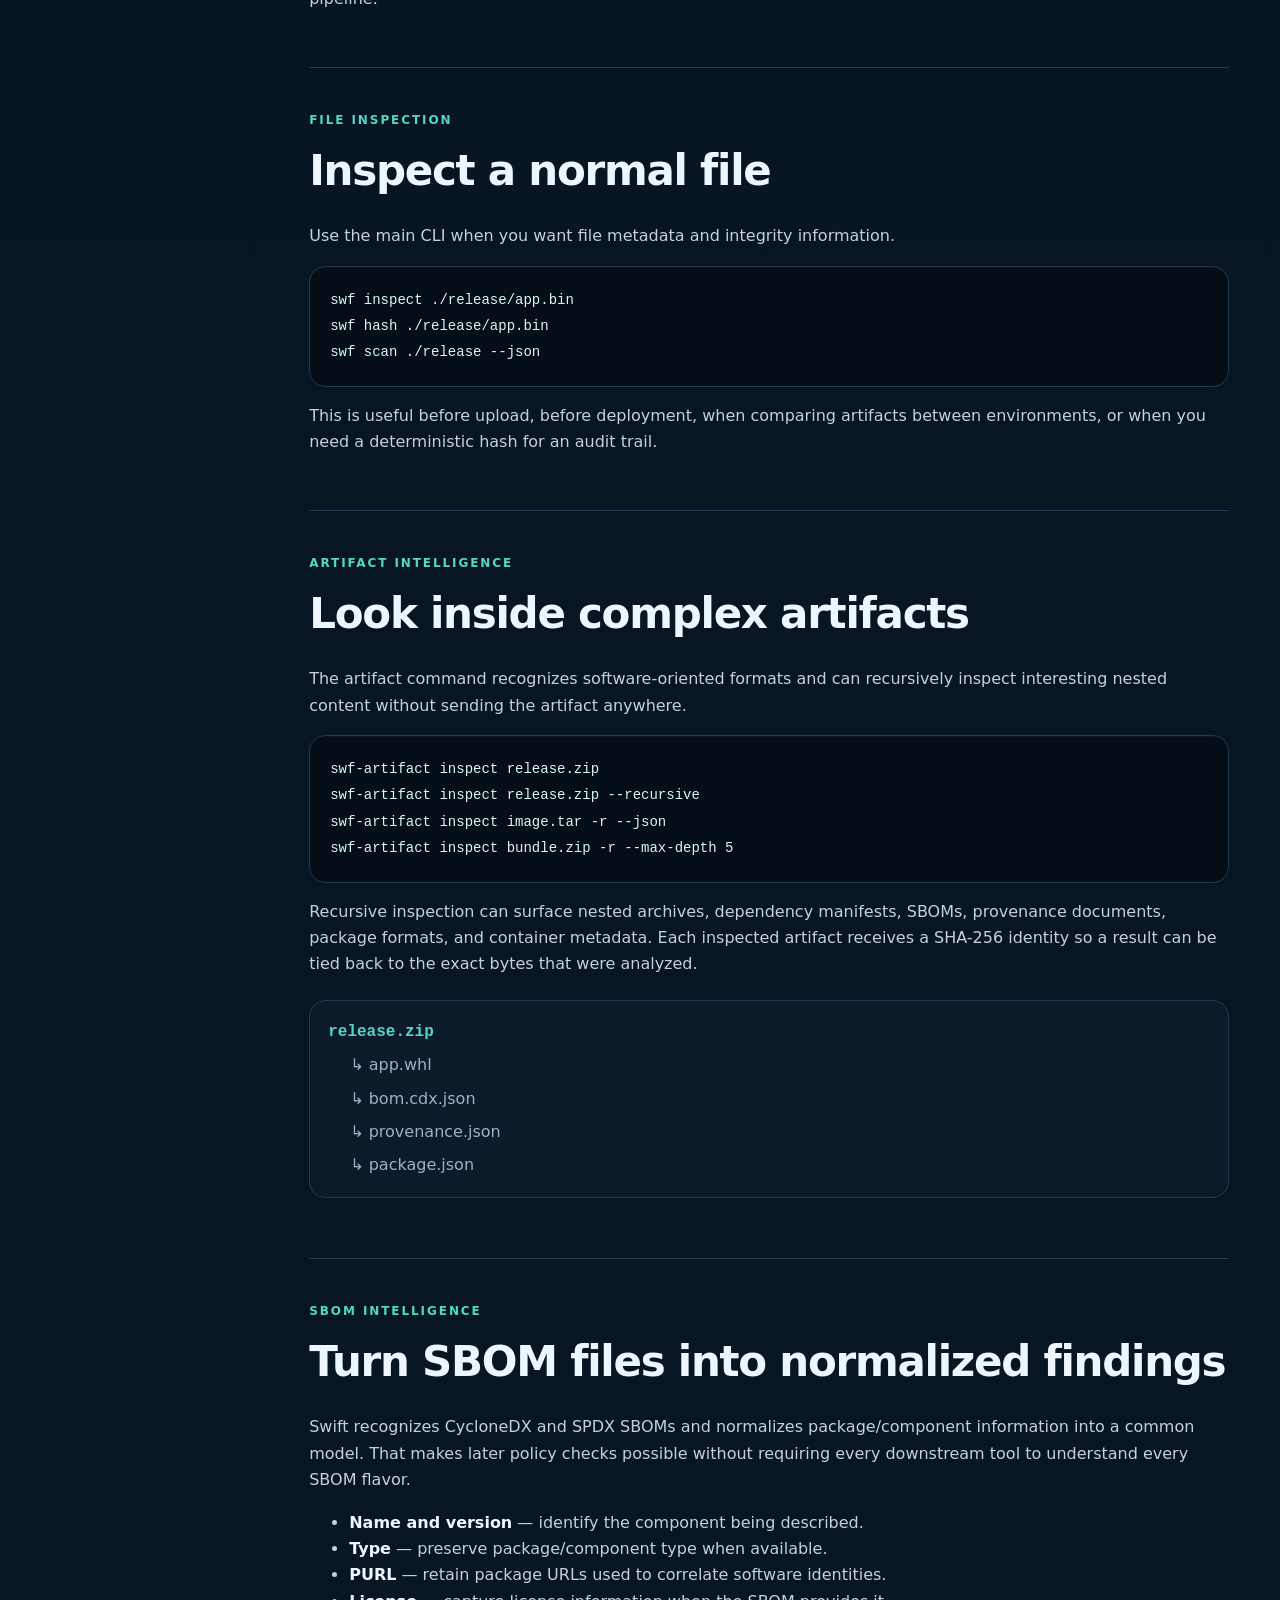
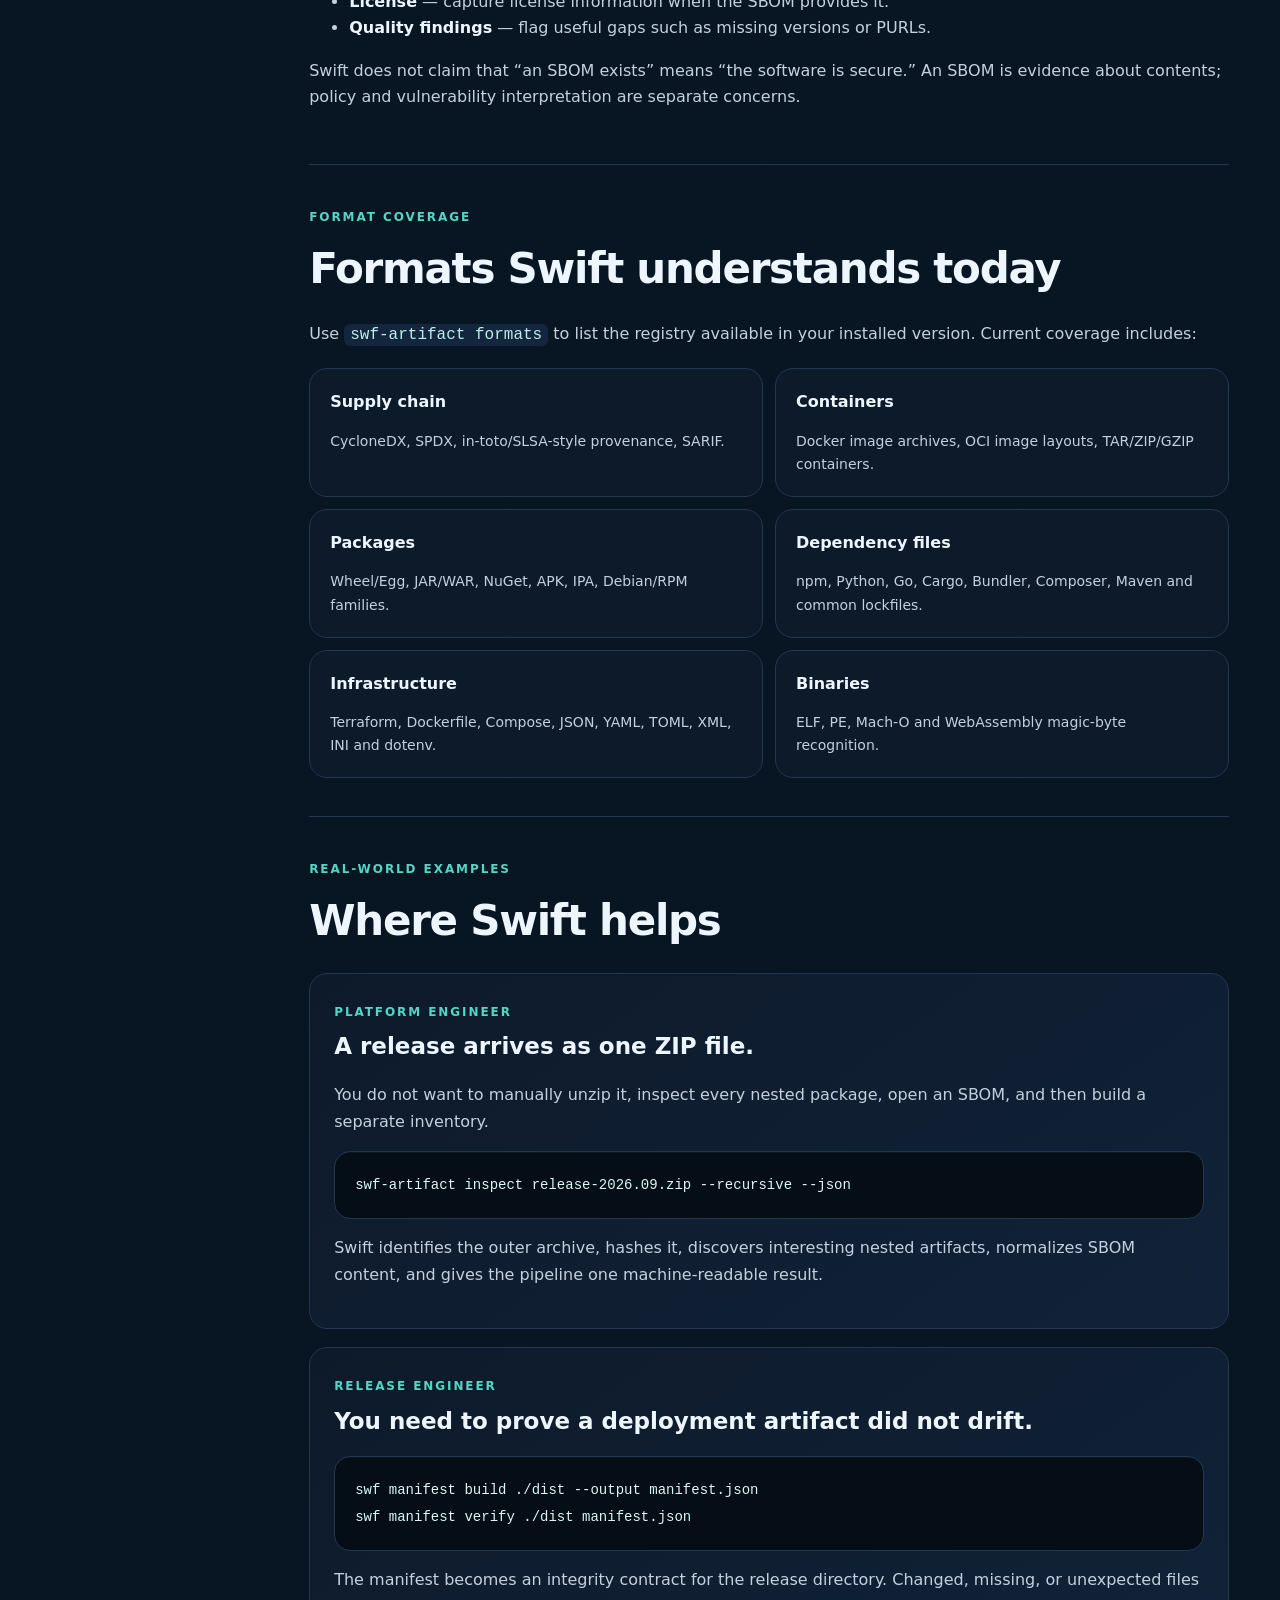
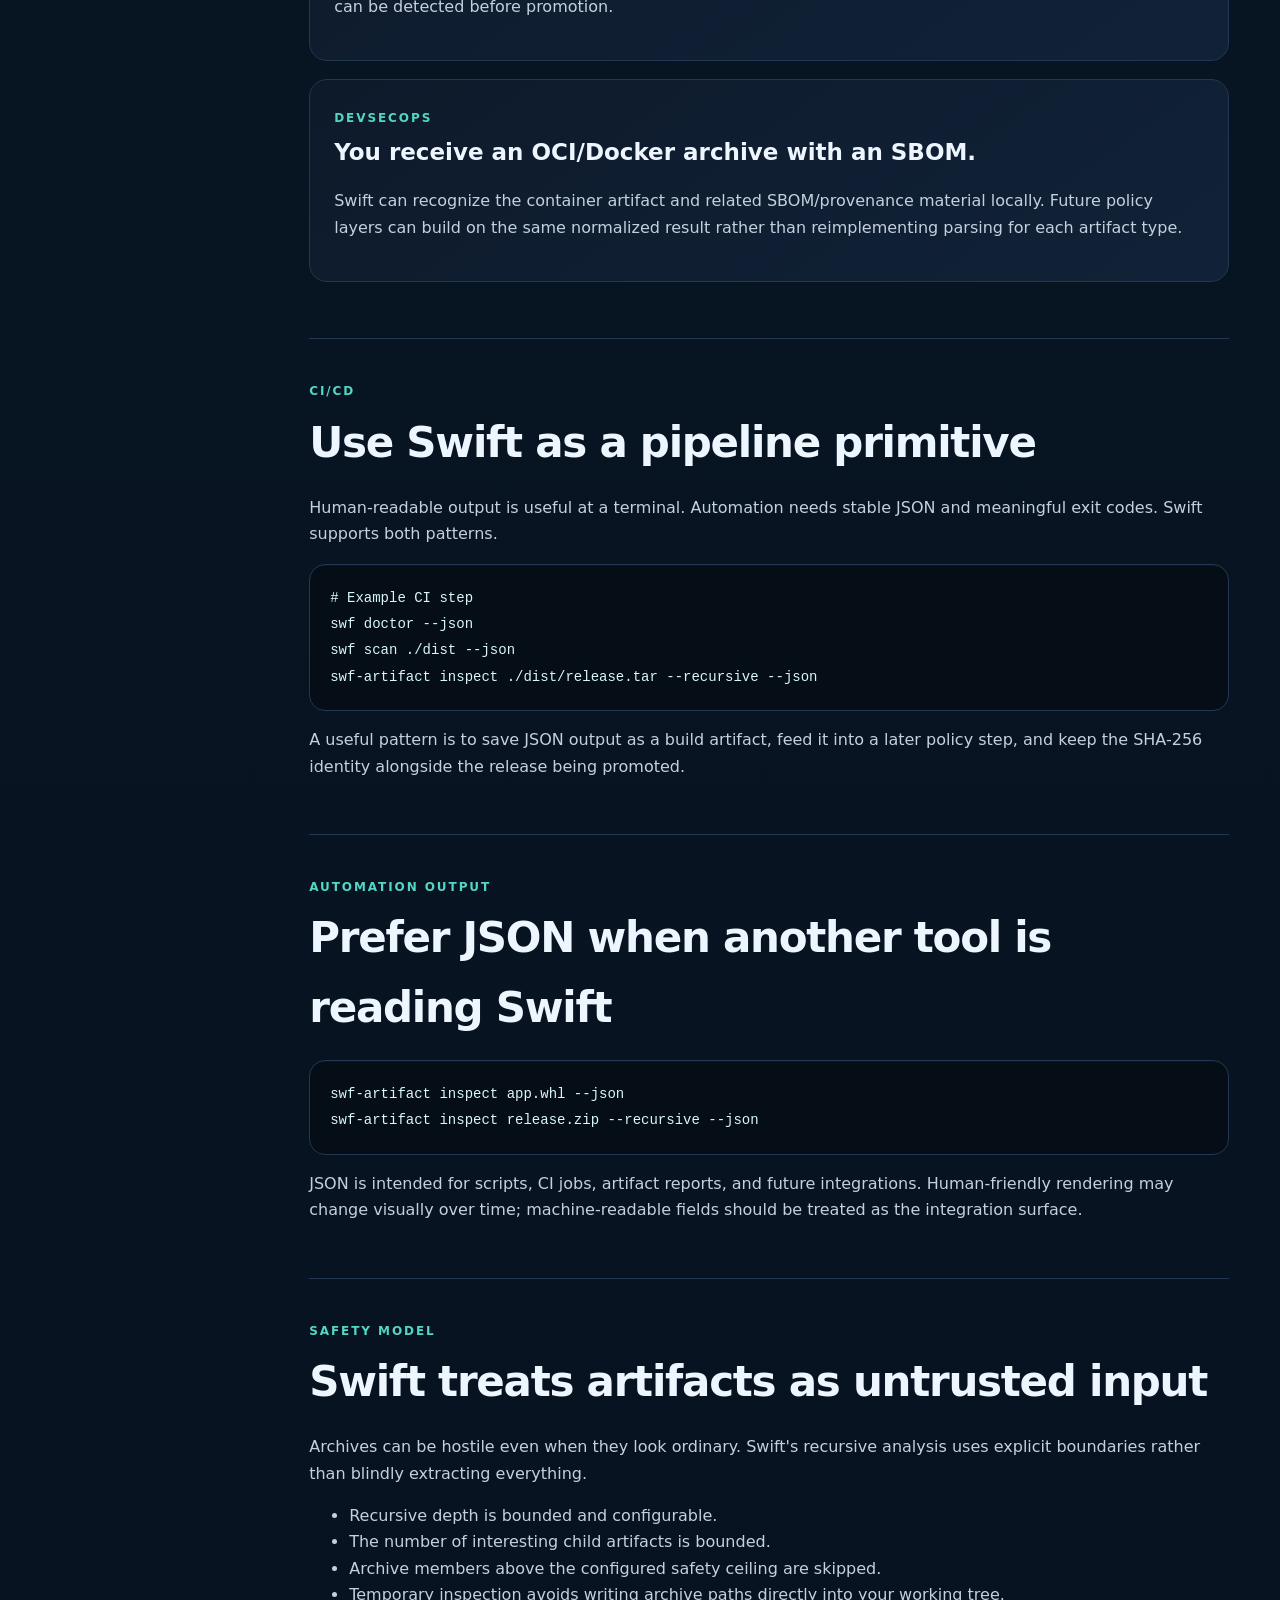
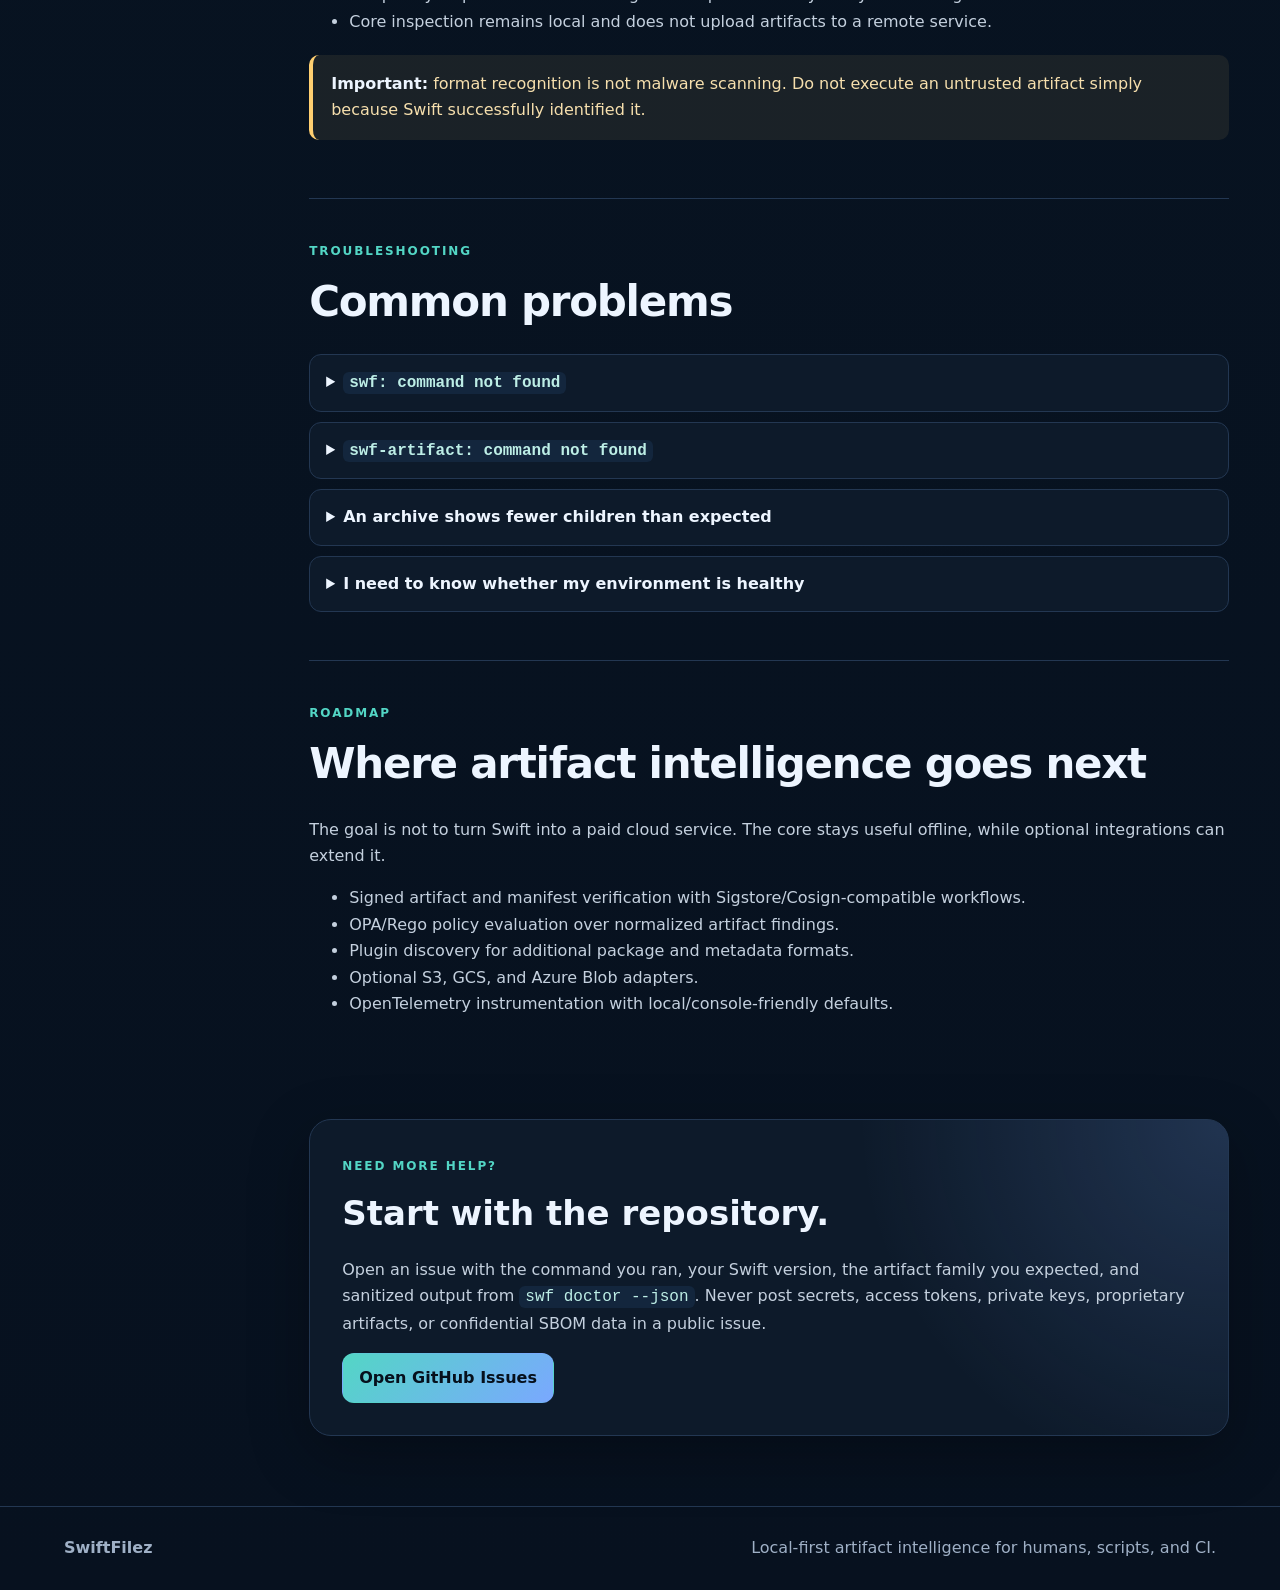
==== commit 4e590ffc: "Add Windows installer download to quick start" ====
--- a/docs/index.html
+++ b/docs/index.html
@@ -135,9 +135,16 @@
           <div class="callout"><strong>Local-first by design.</strong> Core artifact inspection does not require an account, API key, SaaS subscription, or network connection.</div>
         </section>
 
-        <section class="doc-section searchable" id="quickstart" data-search="install setup quickstart python pip clone doctor ui">
+        <section class="doc-section searchable" id="quickstart" data-search="install setup quickstart windows installer exe python pip clone doctor ui download">
           <div class="section-heading"><span>QUICK START</span><h2>Install SwiftFilez</h2></div>
-          <p>Swift currently installs from the repository. Python 3.10 or newer is supported.</p>
+          <div class="story">
+            <span>WINDOWS</span>
+            <h3>Use the desktop installer</h3>
+            <p>The Windows installer includes a double-clickable SwiftFilez interface and the packaged <code>swf.exe</code> command-line tool. No separate Python installation is required.</p>
+            <p><a class="button primary" href="https://github.com/mergemaven11/swift/releases/latest/download/SwiftFilez-Setup.exe">Download SwiftFilez for Windows (.exe)</a></p>
+            <p class="muted">Windows installer builds are published from tagged GitHub releases. The installer is currently unsigned, so Windows SmartScreen may show an unrecognized-publisher warning until code signing is added.</p>
+          </div>
+          <p>Prefer source installation, or using macOS/Linux? Python 3.10 or newer is supported.</p>
           <pre><code>git clone https://github.com/mergemaven11/swift.git
 cd swift
 python -m venv .venv
--- a/docs/docs.css
+++ b/docs/docs.css
@@ -1 +1,32 @@
-:root{--bg:#07111f;--panel:#0d1a2a;--panel2:#112238;--line:#233752;--text:#edf5ff;--muted:#9fb0c6;--accent:#53d6c5;--accent2:#7aa8ff;--warn:#ffcf70;--shadow:0 18px 60px rgba(0,0,0,.28)}*{box-sizing:border-box}html{scroll-behavior:smooth}body{margin:0;background:linear-gradient(180deg,#07111f 0%,#081624 50%,#07111f 100%);color:var(--text);font:16px/1.65 Inter,ui-sans-serif,system-ui,-apple-system,BlinkMacSystemFont,"Segoe UI",sans-serif}a{color:inherit}.topbar{position:sticky;top:0;z-index:20;display:flex;justify-content:space-between;align-items:center;gap:24px;padding:15px 5vw;background:rgba(7,17,31,.92);backdrop-filter:blur(18px);border-bottom:1px solid var(--line)}.brand{display:flex;align-items:center;gap:12px;text-decoration:none}.brand-mark{display:grid;place-items:center;width:38px;height:38px;border-radius:12px;background:linear-gradient(135deg,var(--accent),var(--accent2));color:#07111f;font-weight:900}.brand span:last-child{display:grid;line-height:1.05}.brand small{margin-top:4px;color:var(--muted);font-size:11px;text-transform:uppercase;letter-spacing:.12em}.topbar nav{display:flex;gap:20px;flex-wrap:wrap}.topbar nav a{text-decoration:none;color:var(--muted);font-size:14px}.topbar nav a:hover{color:var(--text)}main{width:min(1220px,92vw);margin:auto}.hero{padding:84px 0 44px;max-width:900px}.eyebrow,.section-heading span,.story>span,.support>span{color:var(--accent);font-size:12px;font-weight:800;letter-spacing:.16em}.hero h1{font-size:clamp(42px,7vw,76px);line-height:.98;letter-spacing:-.05em;margin:14px 0 24px;max-width:900px}.hero-copy{font-size:20px;color:#c2cfdd;max-width:800px}.search-wrap{display:grid;grid-template-columns:auto 1fr auto;align-items:center;gap:12px;margin:34px 0 20px;padding:12px 14px;border:1px solid var(--line);border-radius:16px;background:var(--panel);box-shadow:var(--shadow)}.search-wrap label{font-size:13px;font-weight:700}.search-wrap input{width:100%;border:0;outline:0;background:transparent;color:var(--text);font:inherit}.search-wrap input::placeholder{color:#71859f}.search-wrap span{font-size:12px;color:var(--muted)}.hero-actions{display:flex;gap:12px;flex-wrap:wrap}.button{display:inline-flex;align-items:center;justify-content:center;padding:11px 16px;border:1px solid var(--line);border-radius:12px;text-decoration:none;font-weight:700;background:var(--panel)}.button.primary{border-color:transparent;background:linear-gradient(135deg,var(--accent),var(--accent2));color:#06101c}.journey{display:grid;grid-template-columns:repeat(4,1fr);gap:12px;margin-bottom:54px}.journey article,.cards article{background:var(--panel);border:1px solid var(--line);border-radius:18px;padding:20px}.journey article>span{display:grid;place-items:center;width:28px;height:28px;border-radius:50%;background:rgba(83,214,197,.13);color:var(--accent);font-weight:800;margin-bottom:12px}.journey p,.cards p{margin-bottom:0;color:var(--muted);font-size:14px}.docs-grid{display:grid;grid-template-columns:220px minmax(0,1fr);gap:38px}.sidebar{position:sticky;top:92px;align-self:start;display:grid;gap:8px;padding:18px;border:1px solid var(--line);border-radius:18px;background:rgba(13,26,42,.72)}.sidebar strong{margin-bottom:5px}.sidebar a{text-decoration:none;color:var(--muted);font-size:14px}.sidebar a:hover{color:var(--accent)}.content{min-width:0}.doc-section{padding:38px 0;border-top:1px solid var(--line)}.doc-section:first-child{border-top:0}.doc-section.hidden{display:none}.section-heading h2{margin:4px 0 18px;font-size:clamp(28px,4vw,42px);letter-spacing:-.03em}.doc-section p,.doc-section li{color:#c4d0de}.doc-section strong{color:var(--text)}code{font-family:"SFMono-Regular",Consolas,"Liberation Mono",monospace}p code,li code,summary code{padding:2px 6px;border-radius:6px;background:#13263d;color:#bdeee6}pre{overflow:auto;padding:20px;border:1px solid var(--line);border-radius:16px;background:#050d17;color:#d9f8f3;box-shadow:inset 0 1px 0 rgba(255,255,255,.03)}pre code{font-size:14px}.callout{margin:20px 0;padding:16px 18px;border-left:4px solid var(--accent);border-radius:10px;background:rgba(83,214,197,.08);color:#cceee9}.callout.warn{border-color:var(--warn);background:rgba(255,207,112,.08);color:#f6dfad}.diagram{display:grid;gap:7px;margin:22px 0;padding:18px;border-radius:16px;border:1px solid var(--line);background:var(--panel)}.diagram code{font-weight:800;color:var(--accent)}.diagram span{padding-left:22px;color:var(--muted)}.cards{display:grid;grid-template-columns:repeat(2,1fr);gap:12px;margin-top:20px}.story{margin:18px 0;padding:24px;border:1px solid var(--line);border-radius:18px;background:linear-gradient(145deg,var(--panel),var(--panel2))}.story h3{font-size:23px;margin:4px 0 10px}.story pre{margin-bottom:10px}details{border:1px solid var(--line);border-radius:12px;background:var(--panel);margin:10px 0;padding:14px 16px}summary{cursor:pointer;font-weight:700}.support{margin:48px 0 70px;padding:32px;border:1px solid var(--line);border-radius:22px;background:radial-gradient(circle at top right,rgba(122,168,255,.18),transparent 38%),var(--panel);box-shadow:var(--shadow)}.support h2{font-size:34px;margin:6px 0 10px}.support p{color:#c4d0de}footer{display:flex;justify-content:space-between;gap:20px;padding:28px 5vw;border-top:1px solid var(--line);color:var(--muted)}.visual-tour{margin:0 0 64px;padding:34px;border:1px solid var(--line);border-radius:24px;background:radial-gradient(circle at top left,rgba(83,214,197,.10),transparent 35%),var(--panel);box-shadow:var(--shadow)}.visual-tour-head{max-width:760px;margin-bottom:24px}.visual-tour-head span{color:var(--accent);font-size:12px;font-weight:800;letter-spacing:.16em}.visual-tour-head h2{font-size:clamp(30px,4vw,46px);line-height:1.05;margin:7px 0 12px;letter-spacing:-.03em}.visual-tour-head p{color:var(--muted);margin:0}.visual-grid{display:grid;grid-template-columns:repeat(2,minmax(0,1fr));gap:18px}.visual-card{margin:0;border:1px solid var(--line);border-radius:18px;overflow:hidden;background:#08131f}.visual-card:first-child{grid-column:1/-1}.visual-card img{display:block;width:100%;height:auto;background:#07111f}.visual-card figcaption{padding:16px 18px;color:var(--muted);font-size:14px}.visual-card figcaption strong{display:block;color:var(--text);font-size:16px;margin-bottom:3px}@media(max-width:900px){.topbar{align-items:flex-start}.topbar nav{display:none}.journey{grid-template-columns:1fr 1fr}.docs-grid{grid-template-columns:1fr}.sidebar{position:relative;top:0;grid-template-columns:repeat(2,1fr)}.search-wrap{grid-template-columns:1fr}.cards,.visual-grid{grid-template-columns:1fr}.visual-card:first-child{grid-column:auto}.visual-tour{padding:22px}}@media(max-width:560px){main{width:min(94vw,1220px)}.hero{padding-top:52px}.hero h1{font-size:44px}.journey,.sidebar{grid-template-columns:1fr}footer{flex-direction:column}.search-wrap span{display:none}}+:root{--bg:#07111f;--panel:#0d1a2a;--panel2:#112238;--line:#233752;--text:#edf5ff;--muted:#9fb0c6;--accent:#53d6c5;--accent2:#7aa8ff;--warn:#ffcf70;--shadow:0 18px 60px rgba(0,0,0,.28)}*{box-sizing:border-box}html{scroll-behavior:smooth}body{margin:0;background:linear-gradient(180deg,#07111f 0%,#081624 50%,#07111f 100%);color:var(--text);font:16px/1.65 Inter,ui-sans-serif,system-ui,-apple-system,BlinkMacSystemFont,"Segoe UI",sans-serif}a{color:inherit}.topbar{position:sticky;top:0;z-index:20;display:flex;justify-content:space-between;align-items:center;gap:24px;padding:15px 5vw;background:rgba(7,17,31,.92);backdrop-filter:blur(18px);border-bottom:1px solid var(--line)}.brand{display:flex;align-items:center;gap:12px;text-decoration:none}.brand-mark{display:grid;place-items:center;width:38px;height:38px;border-radius:12px;background:linear-gradient(135deg,var(--accent),var(--accent2));color:#07111f;font-weight:900}.brand span:last-child{display:grid;line-height:1.05}.brand small{margin-top:4px;color:var(--muted);font-size:11px;text-transform:uppercase;letter-spacing:.12em}.topbar nav{display:flex;gap:20px;flex-wrap:wrap}.topbar nav a{text-decoration:none;color:var(--muted);font-size:14px}.topbar nav a:hover{color:var(--text)}main{width:min(1220px,92vw);margin:auto}.hero{padding:84px 0 44px;max-width:900px}.eyebrow,.section-heading span,.story>span,.support>span{color:var(--accent);font-size:12px;font-weight:800;letter-spacing:.16em}.hero h1{font-size:clamp(42px,7vw,76px);line-height:.98;letter-spacing:-.05em;margin:14px 0 24px;max-width:900px}.hero-copy{font-size:20px;color:#c2cfdd;max-width:800px}.search-wrap{display:grid;grid-template-columns:auto 1fr auto;align-items:center;gap:12px;margin:34px 0 20px;padding:12px 14px;border:1px solid var(--line);border-radius:16px;background:var(--panel);box-shadow:var(--shadow)}.search-wrap label{font-size:13px;font-weight:700}.search-wrap input{width:100%;border:0;outline:0;background:transparent;color:var(--text);font:inherit}.search-wrap input::placeholder{color:#71859f}.search-wrap span{font-size:12px;color:var(--muted)}.hero-actions{display:flex;gap:12px;flex-wrap:wrap}.button{display:inline-flex;align-items:center;justify-content:center;padding:11px 16px;border:1px solid var(--line);border-radius:12px;text-decoration:none;font-weight:700;background:var(--panel)}.button.primary{border-color:transparent;background:linear-gradient(135deg,var(--accent),var(--accent2));color:#06101c}.journey{display:grid;grid-template-columns:repeat(4,1fr);gap:12px;margin-bottom:54px}.journey article,.cards article{background:var(--panel);border:1px solid var(--line);border-radius:18px;padding:20px}.journey article>span{display:grid;place-items:center;width:28px;height:28px;border-radius:50%;background:rgba(83,214,197,.13);color:var(--accent);font-weight:800;margin-bottom:12px}.journey p,.cards p{margin-bottom:0;color:var(--muted);font-size:14px}.docs-grid{display:grid;grid-template-columns:220px minmax(0,1fr);gap:38px}.sidebar{position:sticky;top:92px;align-self:start;display:grid;gap:8px;padding:18px;border:1px solid var(--line);border-radius:18px;background:rgba(13,26,42,.72)}.sidebar strong{margin-bottom:5px}.sidebar a{text-decoration:none;color:var(--muted);font-size:14px}.sidebar a:hover{color:var(--accent)}.content{min-width:0}.doc-section{padding:38px 0;border-top:1px solid var(--line)}.doc-section:first-child{border-top:0}.doc-section.hidden{display:none}.section-heading h2{margin:4px 0 18px;font-size:clamp(28px,4vw,42px);letter-spacing:-.03em}.doc-section p,.doc-section li{color:#c4d0de}.doc-section strong{color:var(--text)}code{font-family:"SFMono-Regular",Consolas,"Liberation Mono",monospace}p code,li code,summary code{padding:2px 6px;border-radius:6px;background:#13263d;color:#bdeee6}pre{overflow:auto;padding:20px;border:1px solid var(--line);border-radius:16px;background:#050d17;color:#d9f8f3;box-shadow:inset 0 1px 0 rgba(255,255,255,.03)}pre code{font-size:14px}.callout{margin:20px 0;padding:16px 18px;border-left:4px solid var(--accent);border-radius:10px;background:rgba(83,214,197,.08);color:#cceee9}.callout.warn{border-color:var(--warn);background:rgba(255,207,112,.08);color:#f6dfad}.diagram{display:grid;gap:7px;margin:22px 0;padding:18px;border-radius:16px;border:1px solid var(--line);background:var(--panel)}.diagram code{font-weight:800;color:var(--accent)}.diagram span{padding-left:22px;color:var(--muted)}.cards{display:grid;grid-template-columns:repeat(2,1fr);gap:12px;margin-top:20px}.story{margin:18px 0;padding:24px;border:1px solid var(--line);border-radius:18px;background:linear-gradient(145deg,var(--panel),var(--panel2))}.story h3{font-size:23px;margin:4px 0 10px}.story pre{margin-bottom:10px}details{border:1px solid var(--line);border-radius:12px;background:var(--panel);margin:10px 0;padding:14px 16px}summary{cursor:pointer;font-weight:700}.support{margin:48px 0 70px;padding:32px;border:1px solid var(--line);border-radius:22px;background:radial-gradient(circle at top right,rgba(122,168,255,.18),transparent 38%),var(--panel);box-shadow:var(--shadow)}.support h2{font-size:34px;margin:6px 0 10px}.support p{color:#c4d0de}footer{display:flex;justify-content:space-between;gap:20px;padding:28px 5vw;border-top:1px solid var(--line);color:var(--muted)}@media(max-width:900px){.topbar{align-items:flex-start}.topbar nav{display:none}.journey{grid-template-columns:1fr 1fr}.docs-grid{grid-template-columns:1fr}.sidebar{position:relative;top:0;grid-template-columns:repeat(2,1fr)}.search-wrap{grid-template-columns:1fr}.cards{grid-template-columns:1fr}}@media(max-width:560px){main{width:min(94vw,1220px)}.hero{padding-top:52px}.hero h1{font-size:44px}.journey,.sidebar{grid-template-columns:1fr}footer{flex-direction:column}.search-wrap span{display:none}}
+
+/* Browser CLI demo */
+.browser-lab{margin:12px 0 46px;padding:24px;border:1px solid var(--line);border-radius:24px;background:radial-gradient(circle at top right,rgba(122,168,255,.14),transparent 35%),linear-gradient(145deg,#0b1727,#0a1422);box-shadow:var(--shadow)}
+.lab-heading{display:flex;justify-content:space-between;align-items:flex-end;gap:24px;margin-bottom:18px}
+.lab-heading h2{margin:6px 0 8px;font-size:clamp(30px,5vw,50px);letter-spacing:-.04em;line-height:1.02}
+.lab-heading p{max-width:850px;margin:0;color:#c4d0de}
+.simulation-badge{flex:0 0 auto;padding:8px 11px;border:1px solid rgba(83,214,197,.35);border-radius:999px;background:rgba(83,214,197,.09);color:var(--accent);font:700 11px "SFMono-Regular",Consolas,monospace;letter-spacing:.08em}
+.browser-workbench{display:grid;grid-template-columns:250px minmax(0,1fr);overflow:hidden;border:1px solid #29405f;border-radius:18px;background:#050d17;min-height:550px}
+.demo-files{display:flex;flex-direction:column;padding:16px;border-right:1px solid #29405f;background:#0a1625}
+.demo-files-head{display:grid;gap:3px;padding-bottom:13px;border-bottom:1px solid #20334d}
+.demo-files-head span{color:var(--accent);font:700 10px "SFMono-Regular",Consolas,monospace;letter-spacing:.1em}
+.demo-files-head strong{font:600 13px "SFMono-Regular",Consolas,monospace}
+.file-tree{display:grid;gap:6px;padding:15px 0;color:#c4d0de;font:12px/1.5 "SFMono-Regular",Consolas,monospace}
+.file-tree .folder{color:#8fb8ff}.file-tree .file{color:#b9c7d8}.indent-1{padding-left:14px}.indent-2{padding-left:30px}
+.demo-note{display:grid;gap:4px;margin-top:auto;padding:12px;border:1px solid #243b58;border-radius:12px;background:rgba(255,255,255,.03)}
+.demo-note strong{font-size:12px;color:#d9f8f3}.demo-note span{font-size:11px;color:var(--muted);line-height:1.45}
+.terminal-shell{min-width:0;display:grid;grid-template-rows:auto 1fr auto auto;background:#030910}
+.terminal-topbar{display:grid;grid-template-columns:110px 1fr auto;align-items:center;gap:12px;padding:10px 14px;border-bottom:1px solid #1e3149;background:#091321;color:#90a3ba;font:11px "SFMono-Regular",Consolas,monospace}
+.terminal-topbar strong{text-align:center;color:#d9e6f5;font-weight:600}
+.terminal-lights{display:flex;gap:6px}.terminal-lights span{width:9px;height:9px;border-radius:50%;background:#ff6b6b}.terminal-lights span:nth-child(2){background:#ffd166}.terminal-lights span:nth-child(3){background:#53d6c5}
+.terminal-output{overflow:auto;min-height:380px;max-height:510px;padding:18px;color:#d8e8f6;font:13px/1.62 "SFMono-Regular",Consolas,"Liberation Mono",monospace;white-space:pre-wrap;overflow-wrap:anywhere}
+.terminal-line{margin:0 0 8px}.terminal-line.command{color:#8fb8ff}.terminal-line.command::before{content:"demo@swiftfilez:/workspace$ ";color:var(--accent)}.terminal-line.muted{color:#7489a3}.terminal-line.success{color:#86e6d9}.terminal-line.warn{color:var(--warn)}.terminal-line.error{color:#ff8585}
+.terminal-json{display:block;padding:12px;margin:7px 0 10px;border:1px solid #1f3550;border-radius:10px;background:#07111d;color:#bfe9e3;white-space:pre-wrap}
+.terminal-input-row{display:flex;align-items:center;gap:8px;padding:12px 14px;border-top:1px solid #1e3149;background:#050c15}
+.terminal-prompt{flex:0 0 auto;color:var(--accent);font:12px "SFMono-Regular",Consolas,monospace}
+.terminal-input-row input{min-width:0;flex:1;border:0;outline:0;background:transparent;color:#edf5ff;font:13px "SFMono-Regular",Consolas,monospace}
+.command-palette{display:flex;gap:7px;flex-wrap:wrap;padding:10px 14px 13px;border-top:1px solid #15263a;background:#07101c}
+.command-palette button{padding:6px 9px;border:1px solid #27405e;border-radius:8px;background:#0d1a2a;color:#aabbd0;font:11px "SFMono-Regular",Consolas,monospace;cursor:pointer}
+.command-palette button:hover{border-color:#4f7aa6;color:#fff;background:#102139}
+@media(max-width:900px){.browser-workbench{grid-template-columns:1fr}.demo-files{display:none}.lab-heading{align-items:flex-start;flex-direction:column}.simulation-badge{align-self:flex-start}}
+@media(max-width:560px){.browser-lab{padding:15px}.terminal-topbar{grid-template-columns:auto 1fr}.terminal-topbar>span:last-child{display:none}.terminal-prompt{display:none}.terminal-output{min-height:330px}.command-palette{overflow-x:auto;flex-wrap:nowrap}.command-palette button{flex:0 0 auto}}
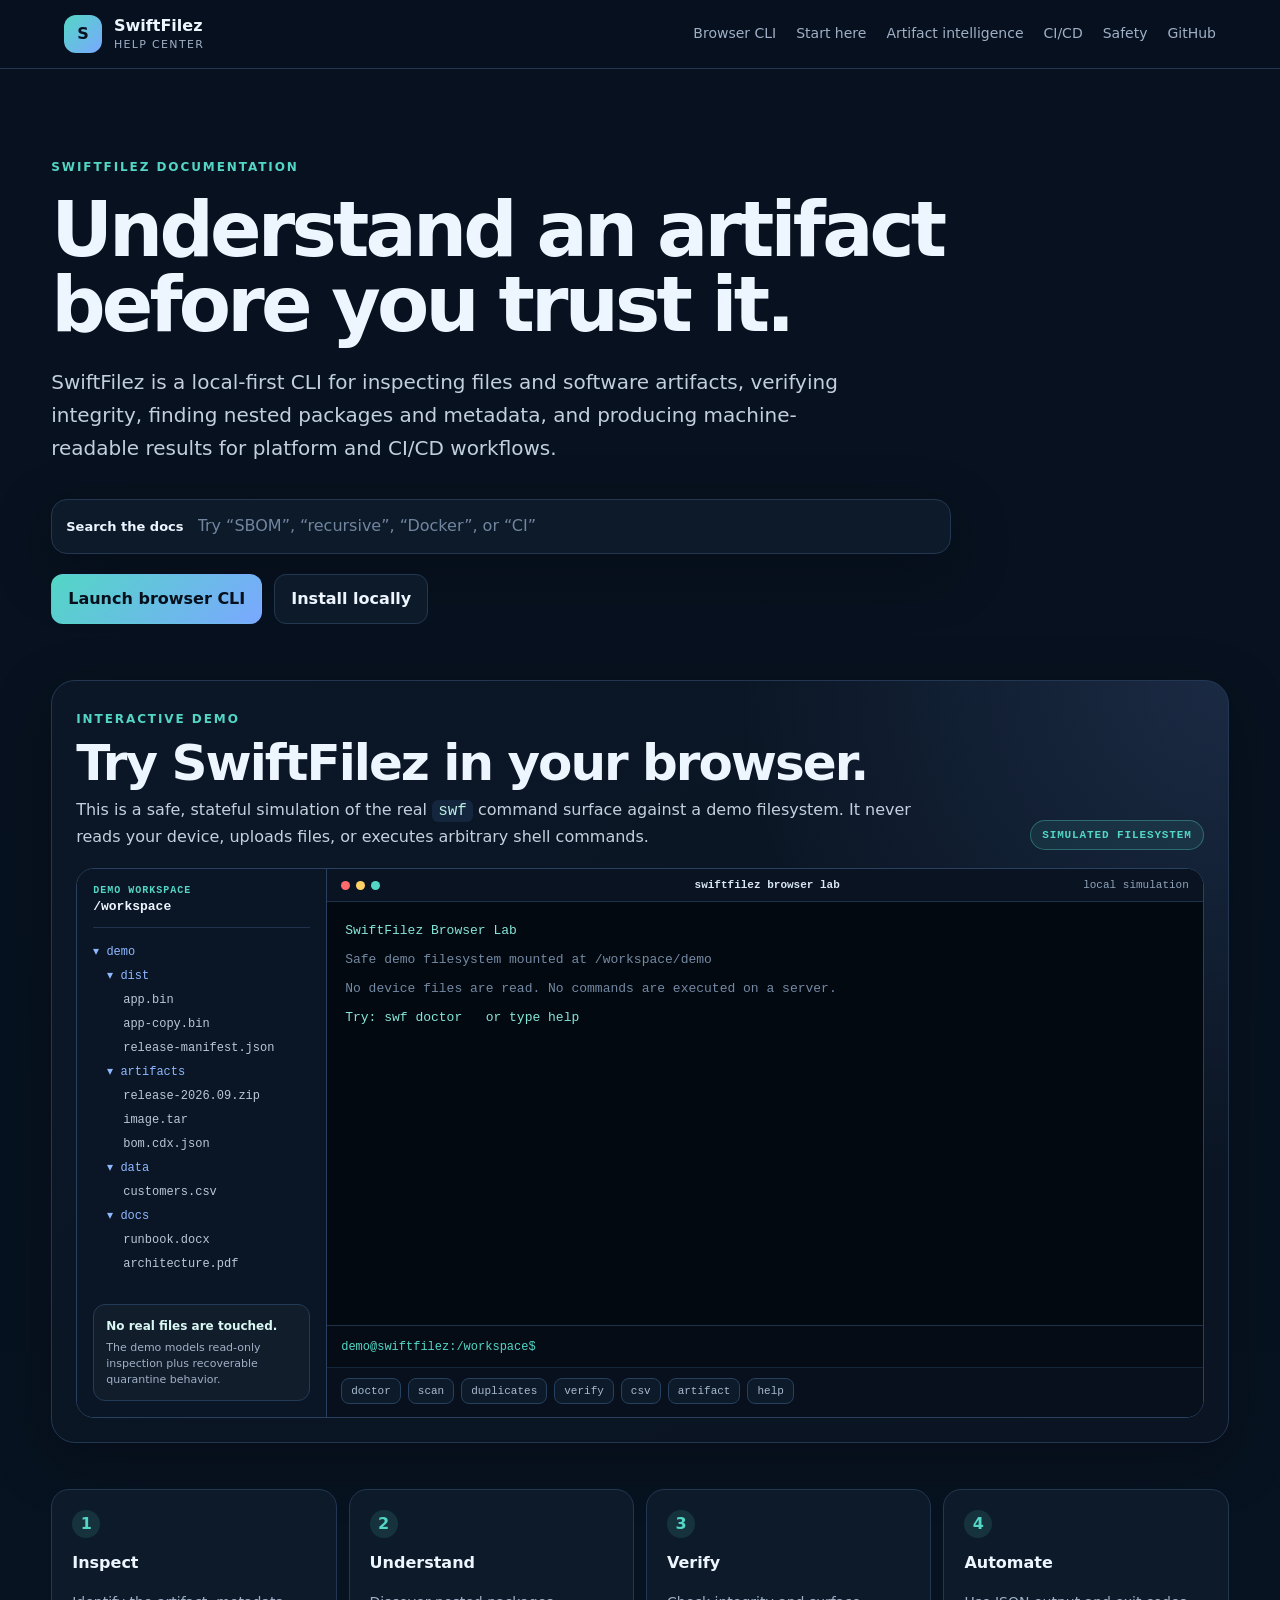
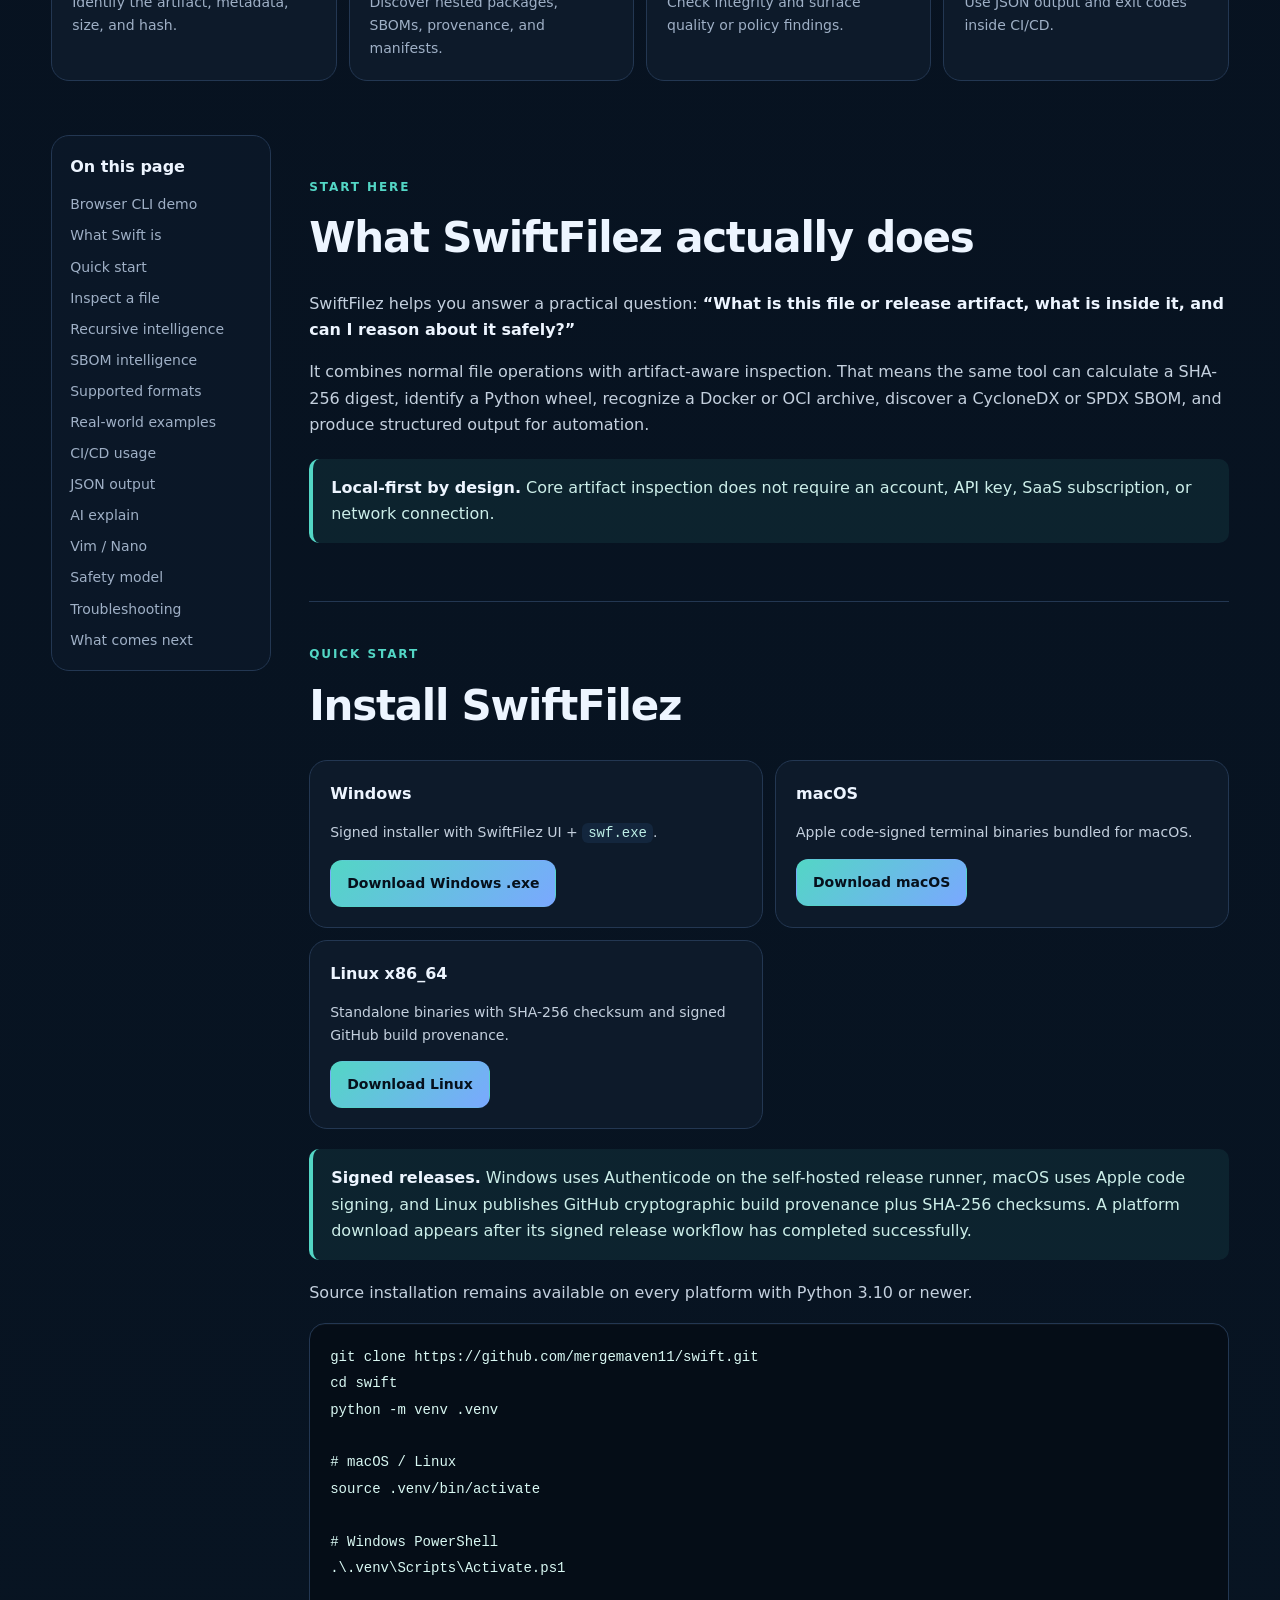
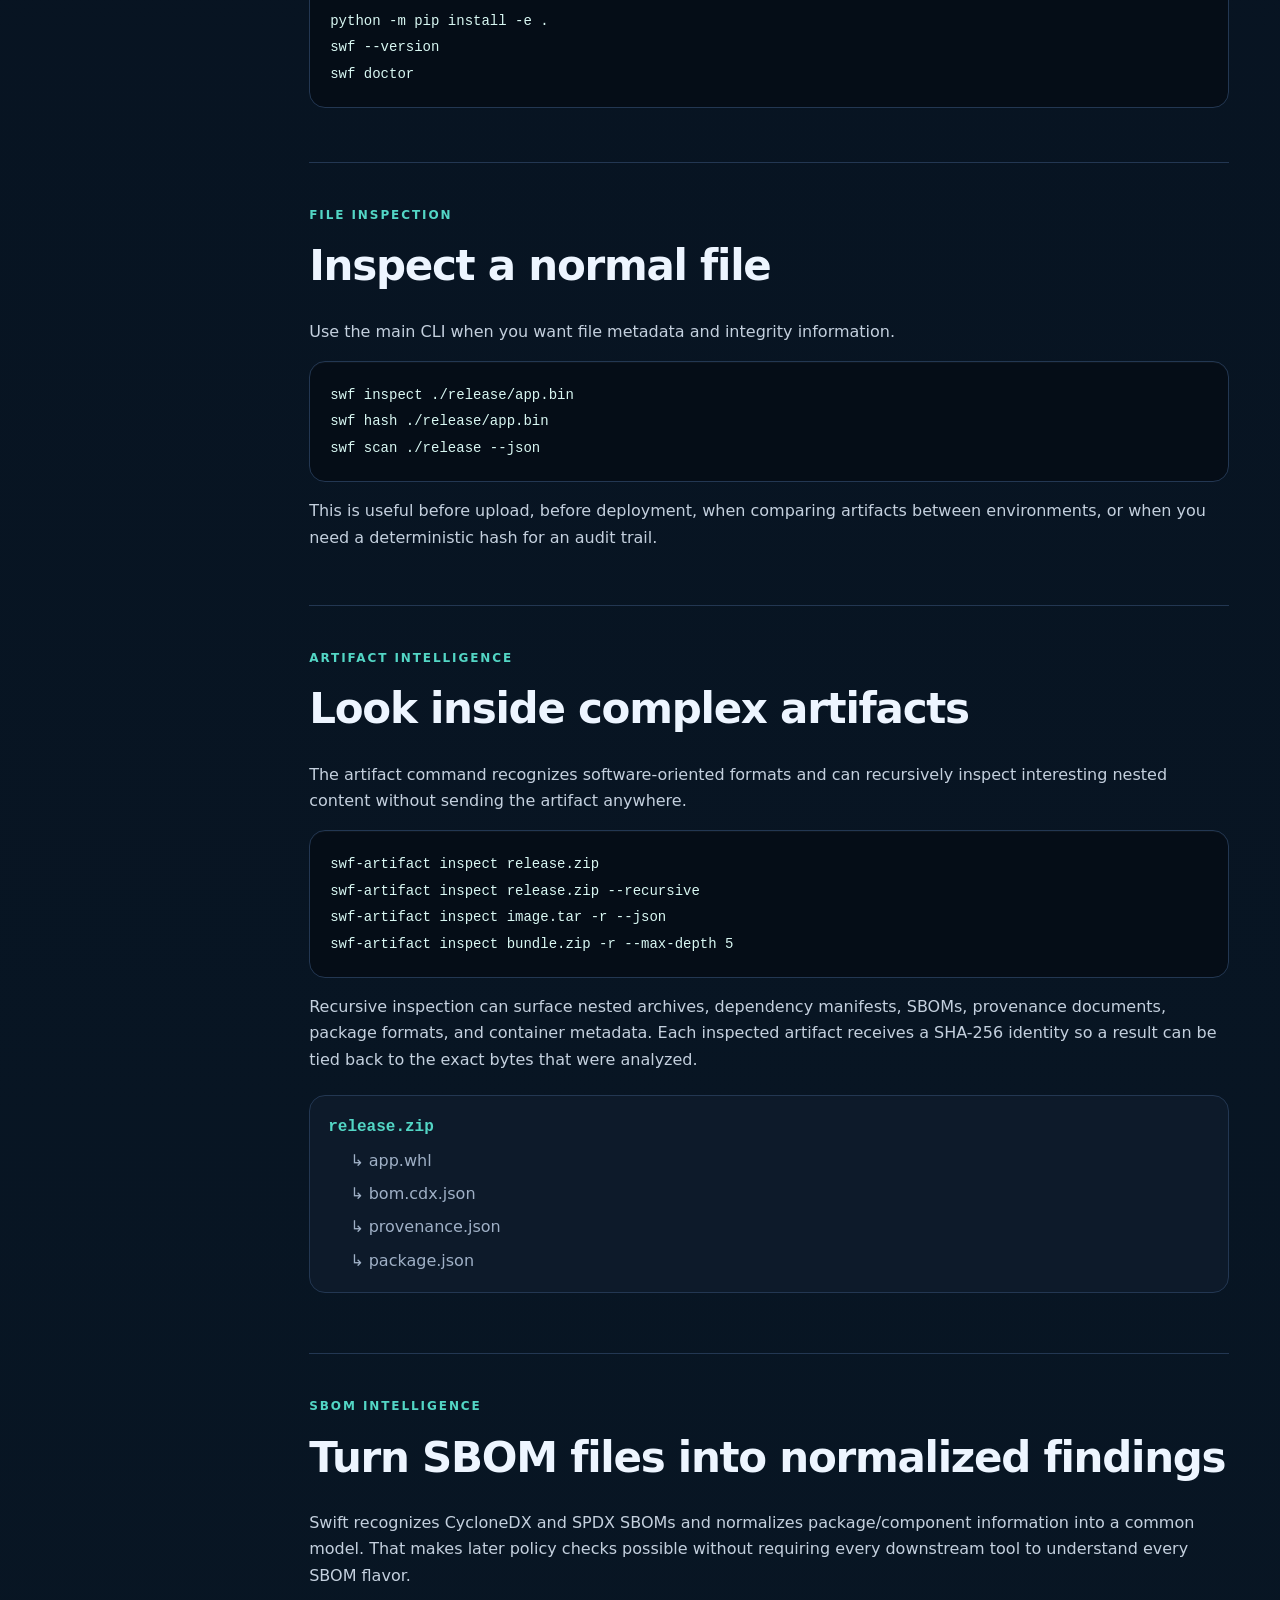
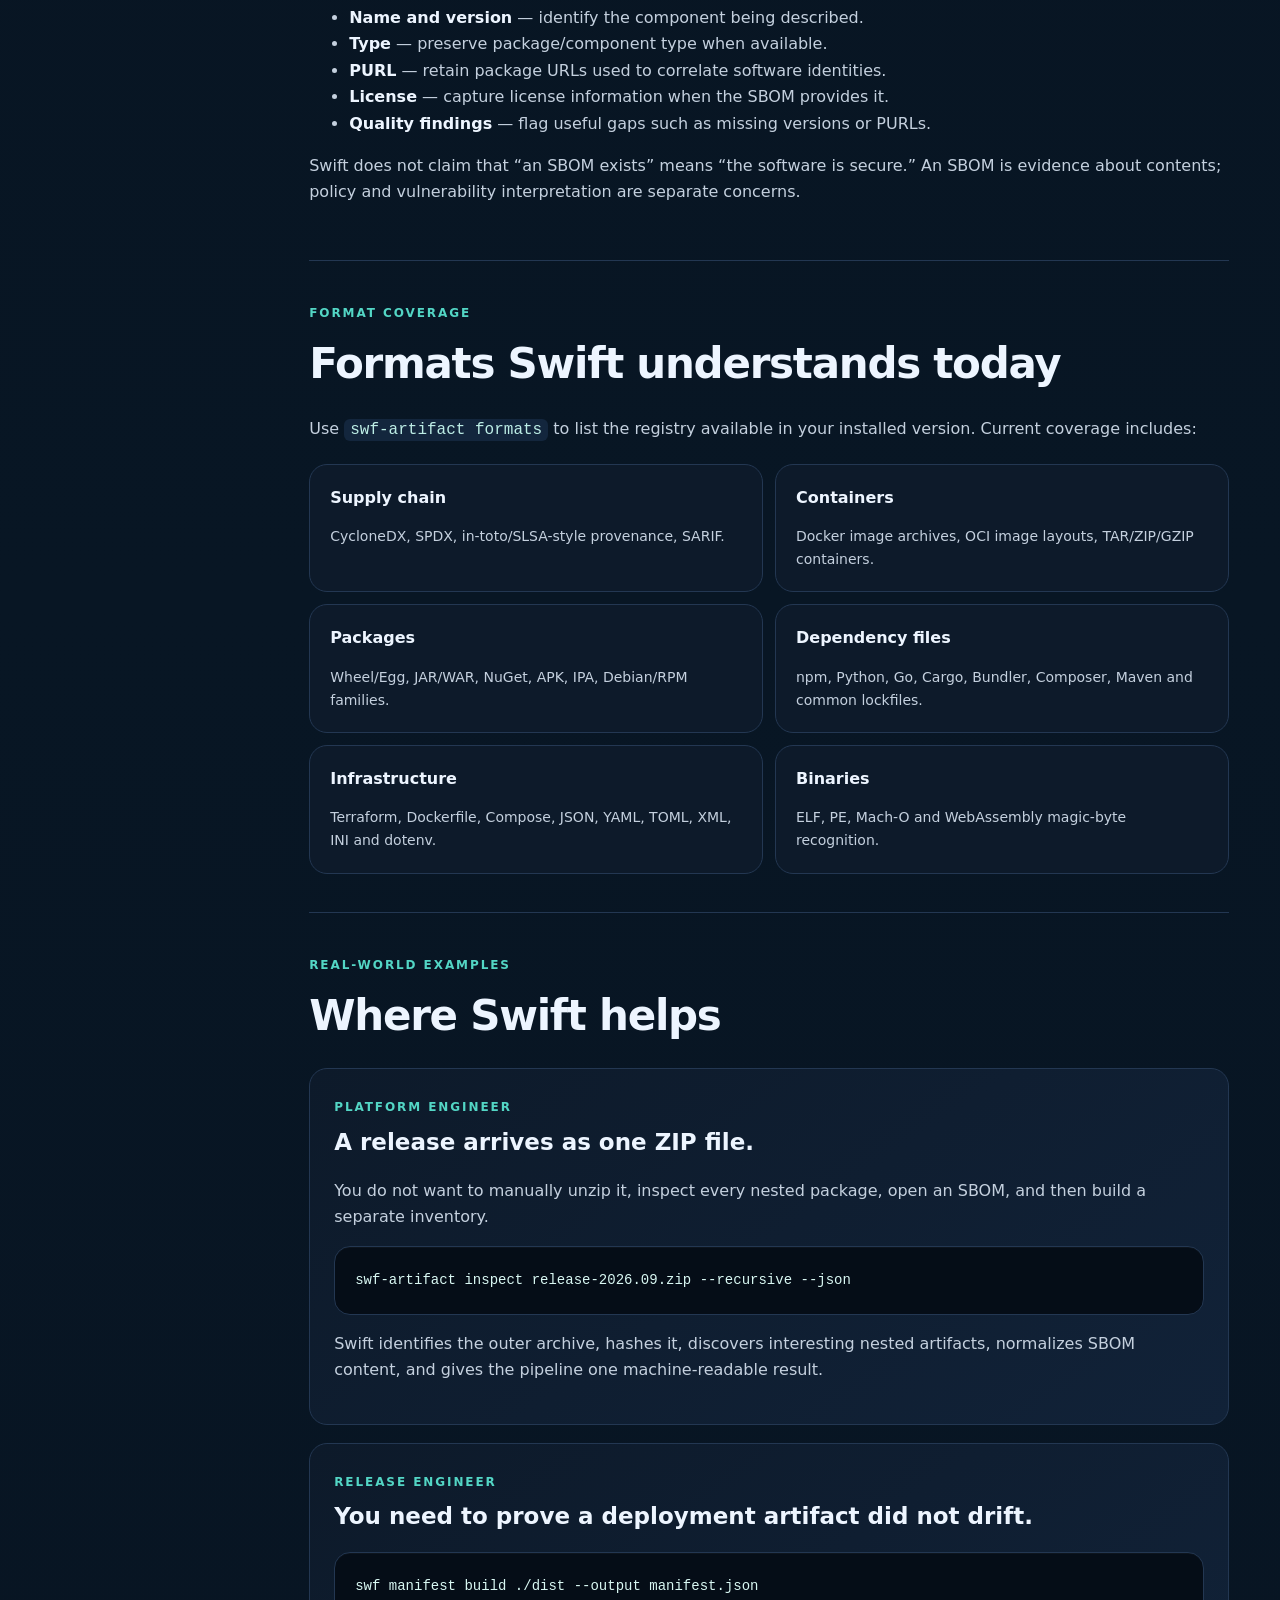
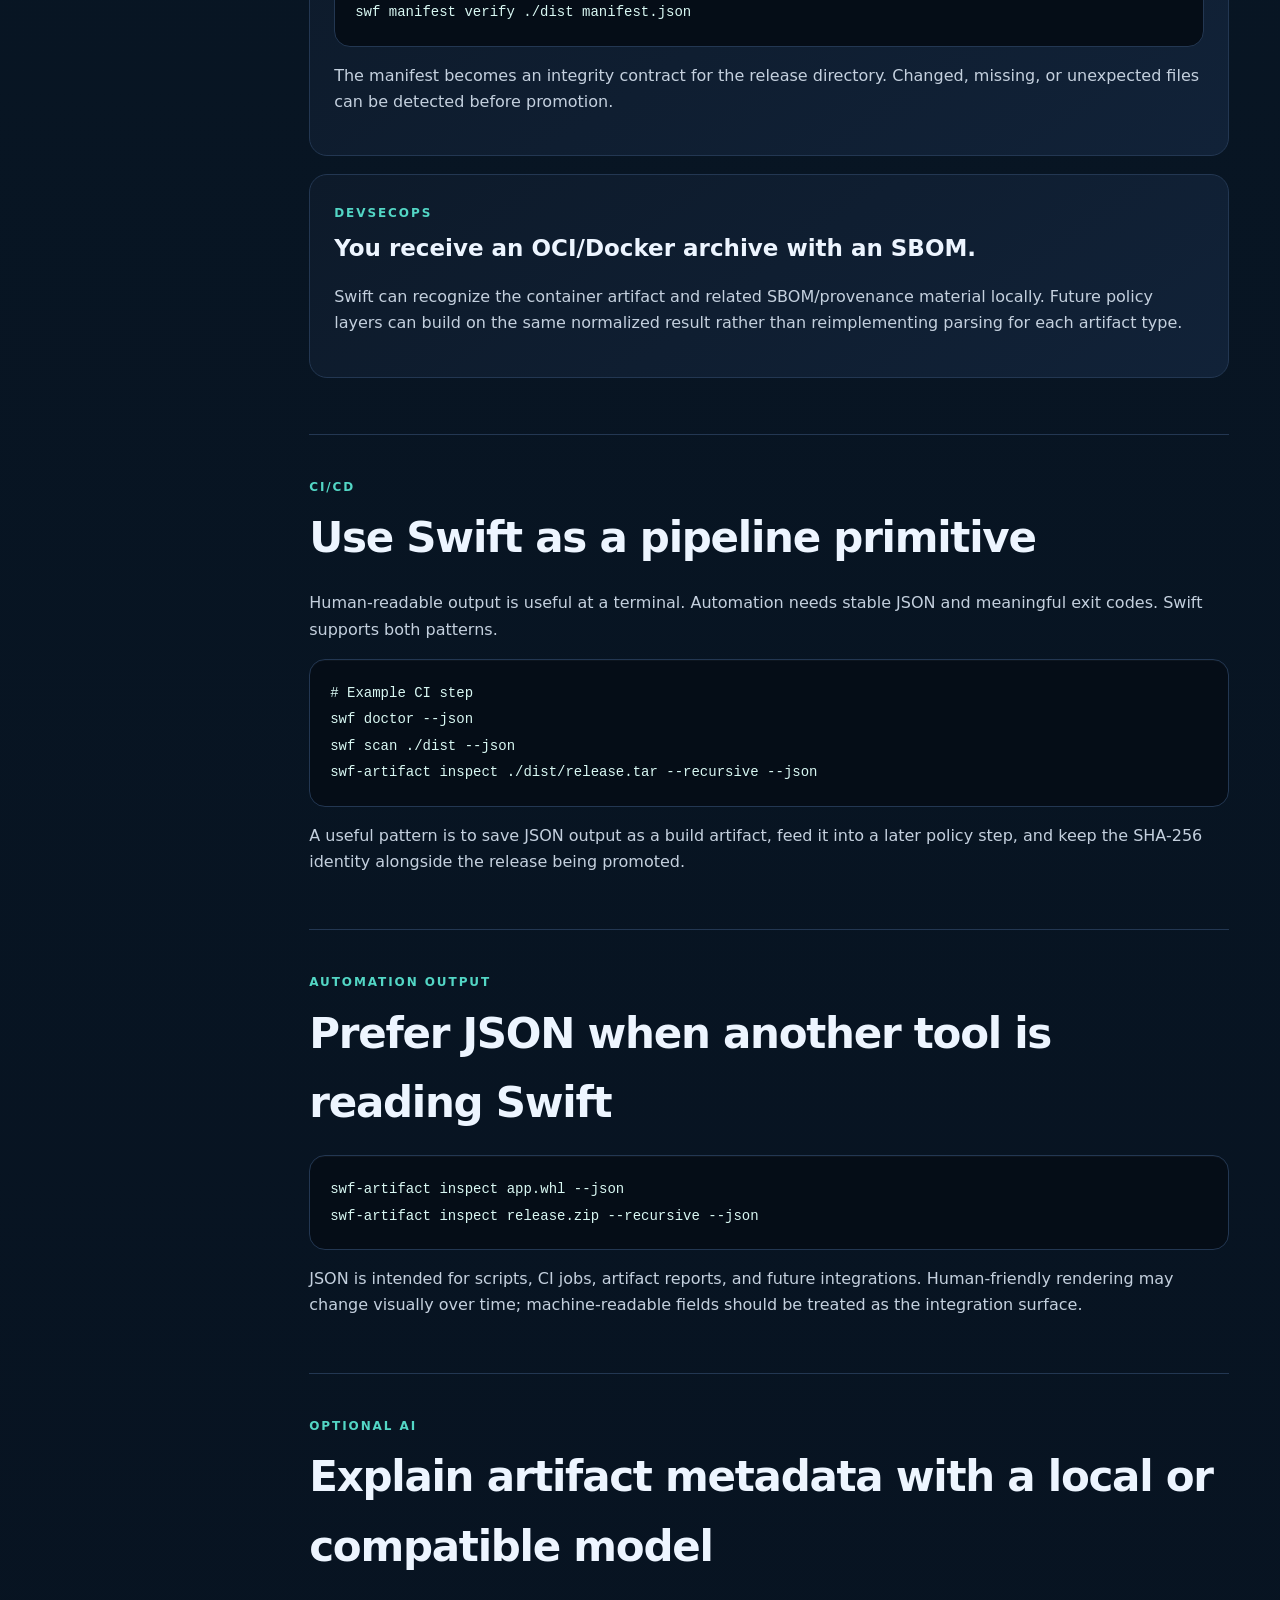
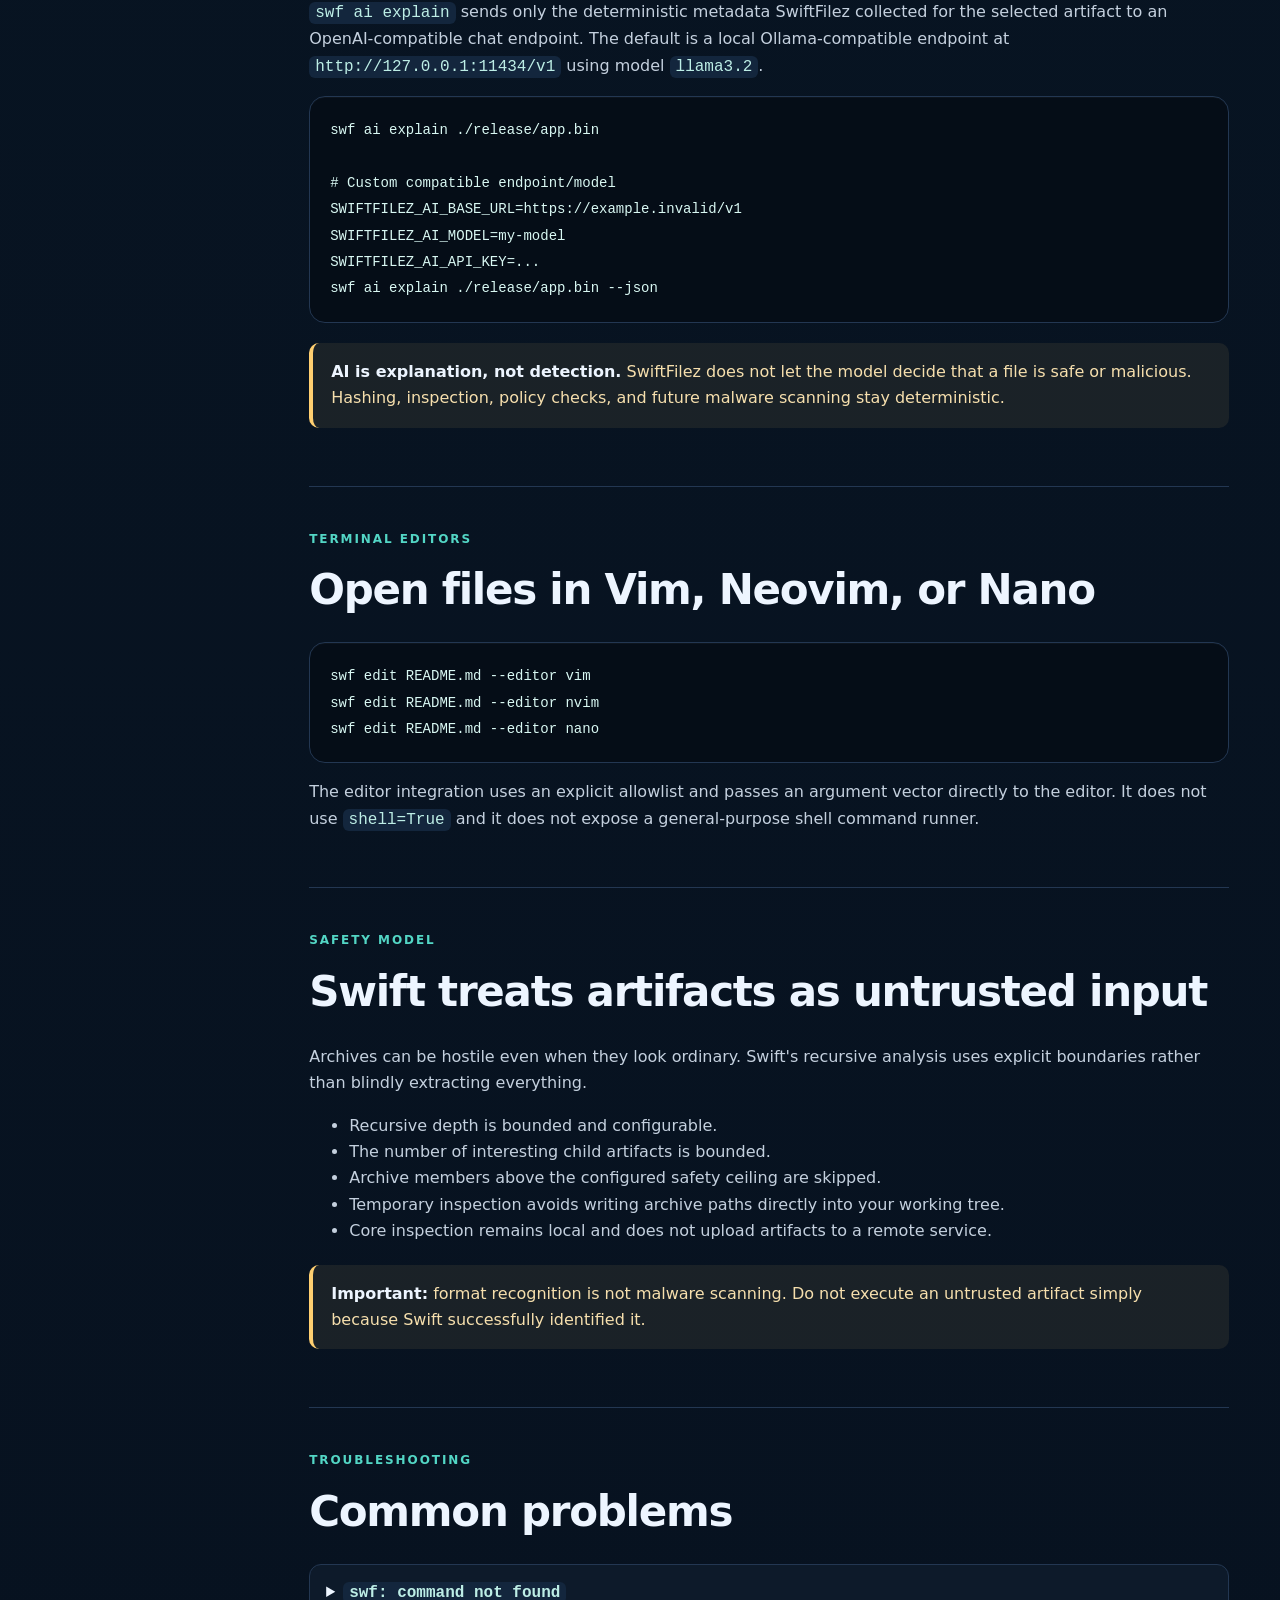
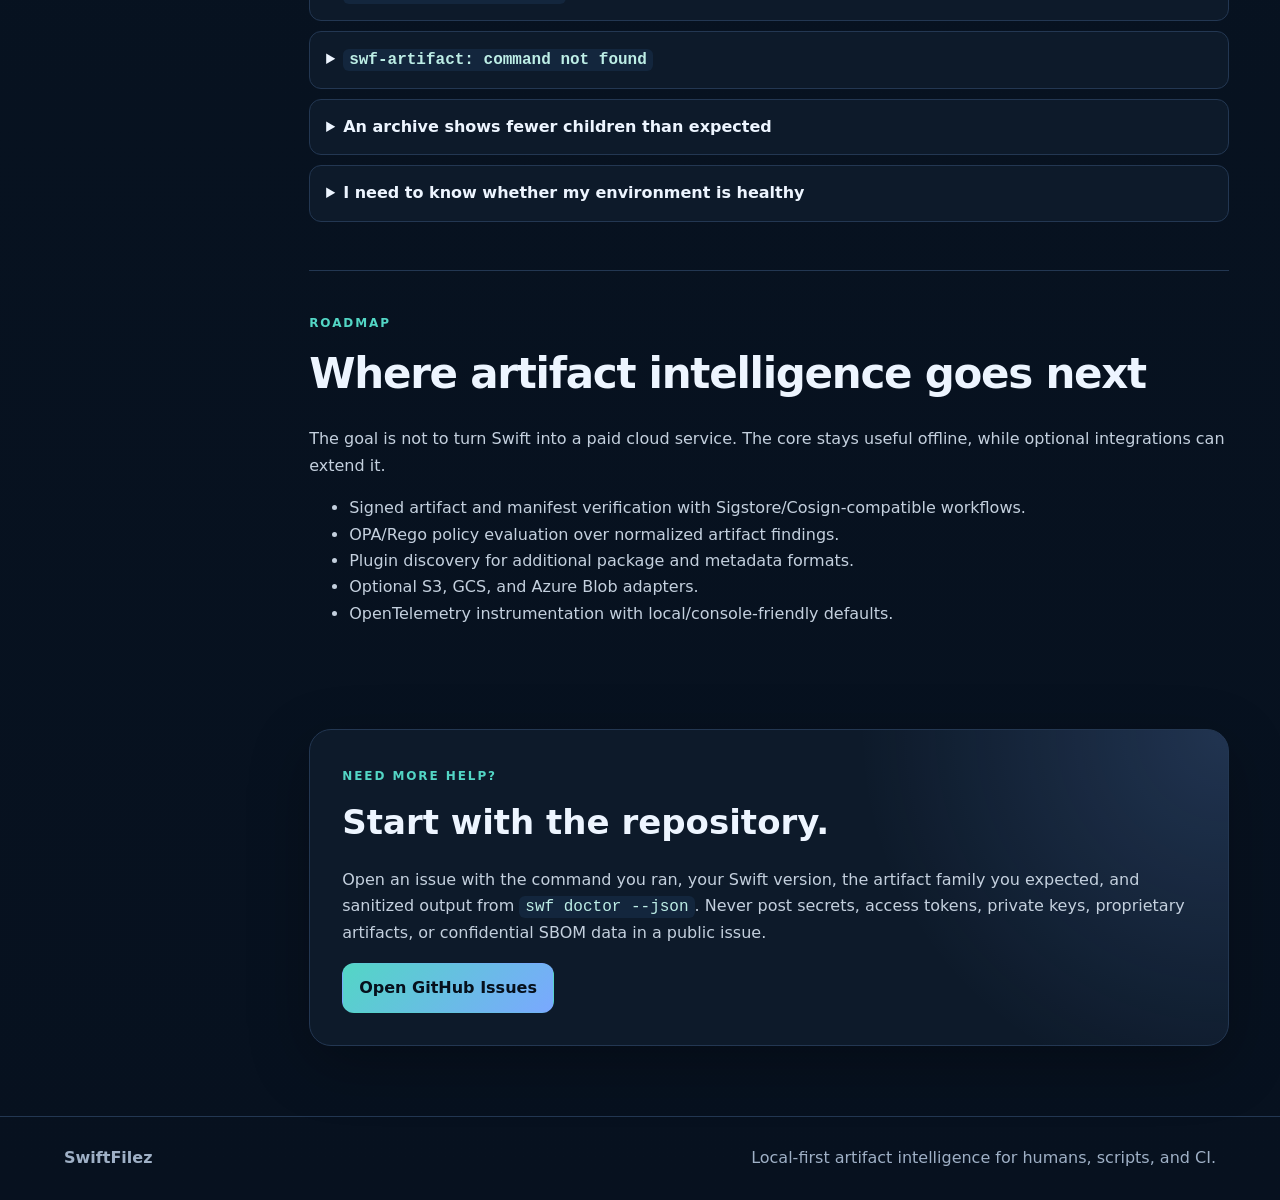
==== commit e747b381: "Add signed cross-platform downloads and new CLI features" ====
--- a/docs/index.html
+++ b/docs/index.html
@@ -122,6 +122,8 @@
         <a href="#examples">Real-world examples</a>
         <a href="#ci">CI/CD usage</a>
         <a href="#json">JSON output</a>
+        <a href="#ai">AI explain</a>
+        <a href="#editors">Vim / Nano</a>
         <a href="#safety">Safety model</a>
         <a href="#troubleshooting">Troubleshooting</a>
         <a href="#roadmap">What comes next</a>
@@ -135,16 +137,27 @@
           <div class="callout"><strong>Local-first by design.</strong> Core artifact inspection does not require an account, API key, SaaS subscription, or network connection.</div>
         </section>
 
-        <section class="doc-section searchable" id="quickstart" data-search="install setup quickstart windows installer exe python pip clone doctor ui download">
+        <section class="doc-section searchable" id="quickstart" data-search="install setup quickstart windows macos linux installer exe tar download signed">
           <div class="section-heading"><span>QUICK START</span><h2>Install SwiftFilez</h2></div>
-          <div class="story">
-            <span>WINDOWS</span>
-            <h3>Use the desktop installer</h3>
-            <p>The Windows installer includes a double-clickable SwiftFilez interface and the packaged <code>swf.exe</code> command-line tool. No separate Python installation is required.</p>
-            <p><a class="button primary" href="https://github.com/mergemaven11/swift/releases/latest/download/SwiftFilez-Setup.exe">Download SwiftFilez for Windows (.exe)</a></p>
-            <p class="muted">Windows installer builds are published from tagged GitHub releases. The installer is currently unsigned, so Windows SmartScreen may show an unrecognized-publisher warning until code signing is added.</p>
-          </div>
-          <p>Prefer source installation, or using macOS/Linux? Python 3.10 or newer is supported.</p>
+          <div class="cards">
+            <article>
+              <strong>Windows</strong>
+              <p>Signed installer with SwiftFilez UI + <code>swf.exe</code>.</p>
+              <p><a class="button primary" href="https://github.com/mergemaven11/swift/releases/download/windows-latest/SwiftFilez-Setup.exe">Download Windows .exe</a></p>
+            </article>
+            <article>
+              <strong>macOS</strong>
+              <p>Apple code-signed terminal binaries bundled for macOS.</p>
+              <p><a class="button primary" href="https://github.com/mergemaven11/swift/releases/download/macos-latest/SwiftFilez-macOS.tar.gz">Download macOS</a></p>
+            </article>
+            <article>
+              <strong>Linux x86_64</strong>
+              <p>Standalone binaries with SHA-256 checksum and signed GitHub build provenance.</p>
+              <p><a class="button primary" href="https://github.com/mergemaven11/swift/releases/download/linux-latest/SwiftFilez-Linux-x86_64.tar.gz">Download Linux</a></p>
+            </article>
+          </div>
+          <div class="callout"><strong>Signed releases.</strong> Windows uses Authenticode on the self-hosted release runner, macOS uses Apple code signing, and Linux publishes GitHub cryptographic build provenance plus SHA-256 checksums. A platform download appears after its signed release workflow has completed successfully.</div>
+          <p>Source installation remains available on every platform with Python 3.10 or newer.</p>
           <pre><code>git clone https://github.com/mergemaven11/swift.git
 cd swift
 python -m venv .venv
@@ -158,7 +171,6 @@
 python -m pip install -e .
 swf --version
 swf doctor</code></pre>
-          <p><code>swf doctor</code> is the fastest way to confirm that the local environment is healthy before using Swift in a script or pipeline.</p>
         </section>
 
         <section class="doc-section searchable" id="inspect" data-search="inspect hash metadata sha256 mime file basic command">
@@ -253,6 +265,27 @@
           <p>JSON is intended for scripts, CI jobs, artifact reports, and future integrations. Human-friendly rendering may change visually over time; machine-readable fields should be treated as the integration surface.</p>
         </section>
 
+        <section class="doc-section searchable" id="ai" data-search="ai ollama llm explain openai compatible local model">
+          <div class="section-heading"><span>OPTIONAL AI</span><h2>Explain artifact metadata with a local or compatible model</h2></div>
+          <p><code>swf ai explain</code> sends only the deterministic metadata SwiftFilez collected for the selected artifact to an OpenAI-compatible chat endpoint. The default is a local Ollama-compatible endpoint at <code>http://127.0.0.1:11434/v1</code> using model <code>llama3.2</code>.</p>
+          <pre><code>swf ai explain ./release/app.bin
+
+# Custom compatible endpoint/model
+SWIFTFILEZ_AI_BASE_URL=https://example.invalid/v1
+SWIFTFILEZ_AI_MODEL=my-model
+SWIFTFILEZ_AI_API_KEY=...
+swf ai explain ./release/app.bin --json</code></pre>
+          <div class="callout warn"><strong>AI is explanation, not detection.</strong> SwiftFilez does not let the model decide that a file is safe or malicious. Hashing, inspection, policy checks, and future malware scanning stay deterministic.</div>
+        </section>
+
+        <section class="doc-section searchable" id="editors" data-search="vim nano nvim editor edit terminal">
+          <div class="section-heading"><span>TERMINAL EDITORS</span><h2>Open files in Vim, Neovim, or Nano</h2></div>
+          <pre><code>swf edit README.md --editor vim
+swf edit README.md --editor nvim
+swf edit README.md --editor nano</code></pre>
+          <p>The editor integration uses an explicit allowlist and passes an argument vector directly to the editor. It does not use <code>shell=True</code> and it does not expose a general-purpose shell command runner.</p>
+        </section>
+
         <section class="doc-section searchable" id="safety" data-search="safety security local archive zip bomb extraction limits depth children member bytes network privacy">
           <div class="section-heading"><span>SAFETY MODEL</span><h2>Swift treats artifacts as untrusted input</h2></div>
           <p>Archives can be hostile even when they look ordinary. Swift's recursive analysis uses explicit boundaries rather than blindly extracting everything.</p>
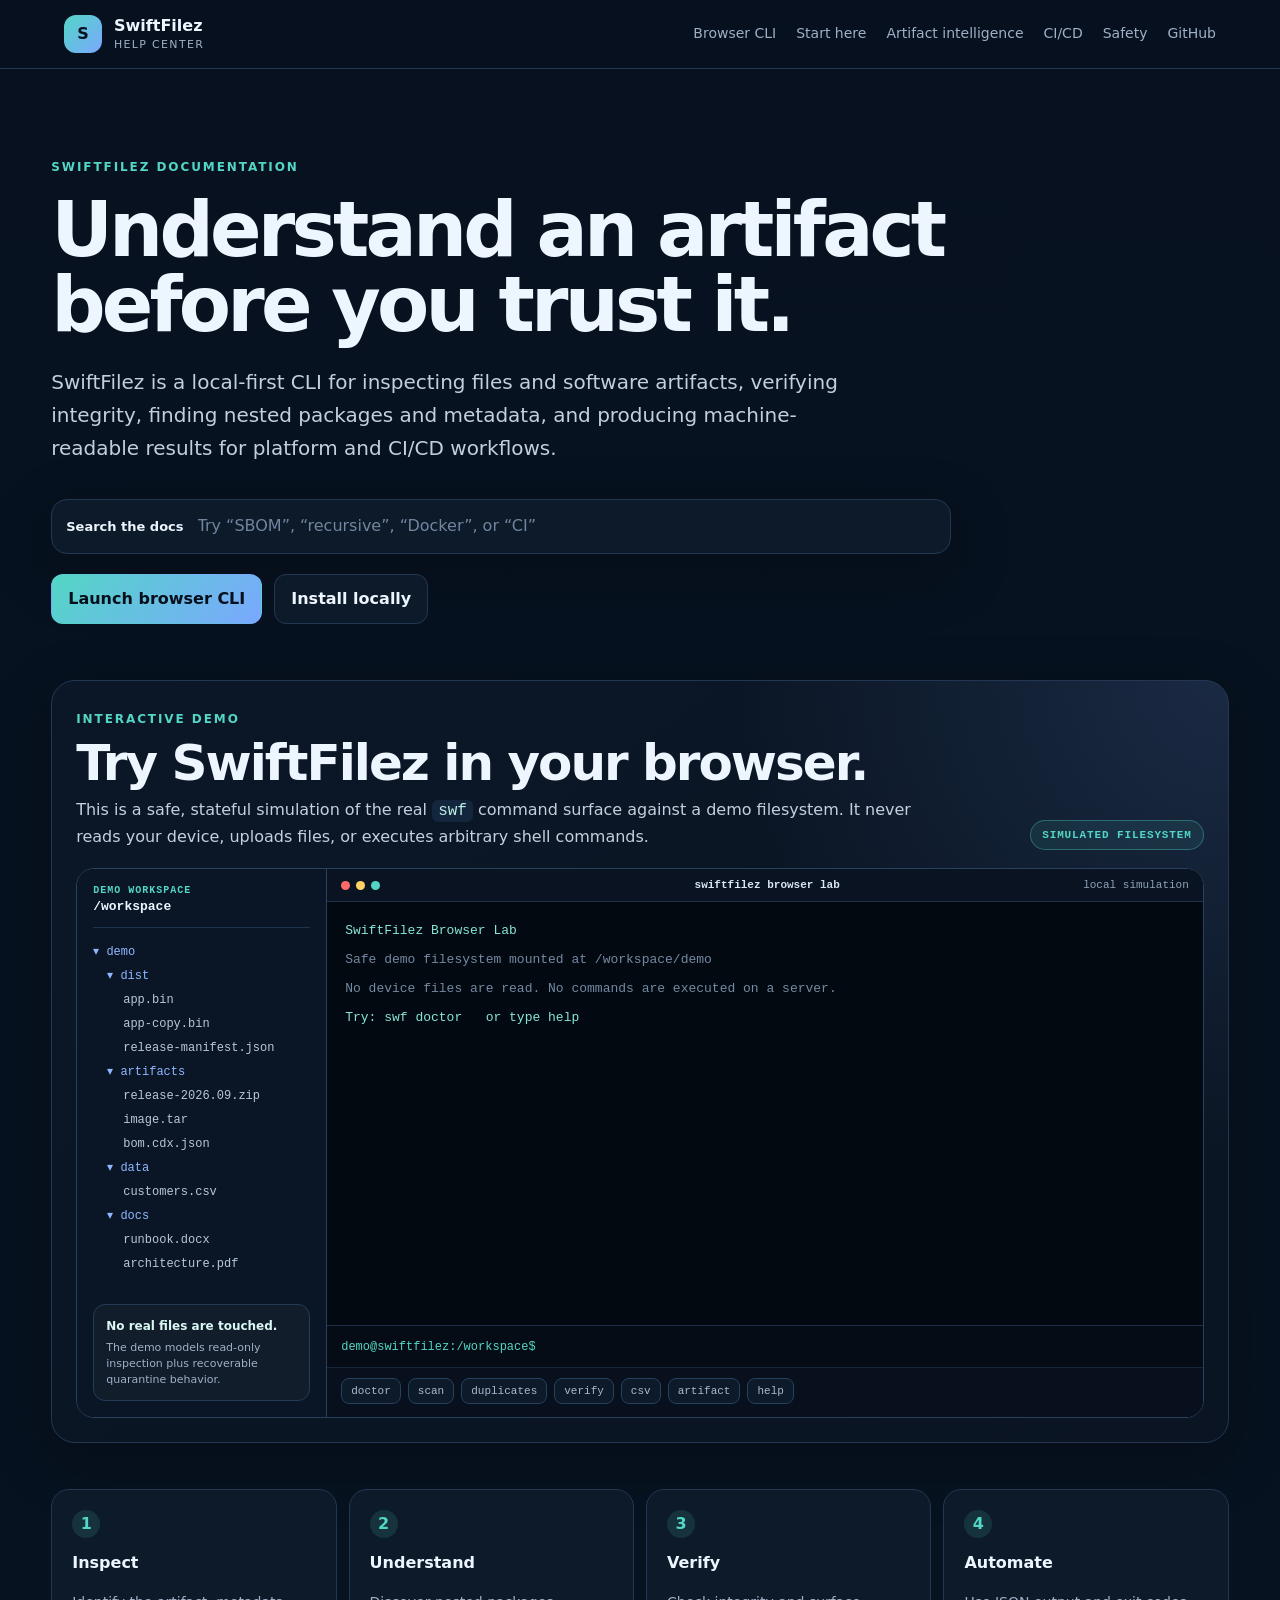
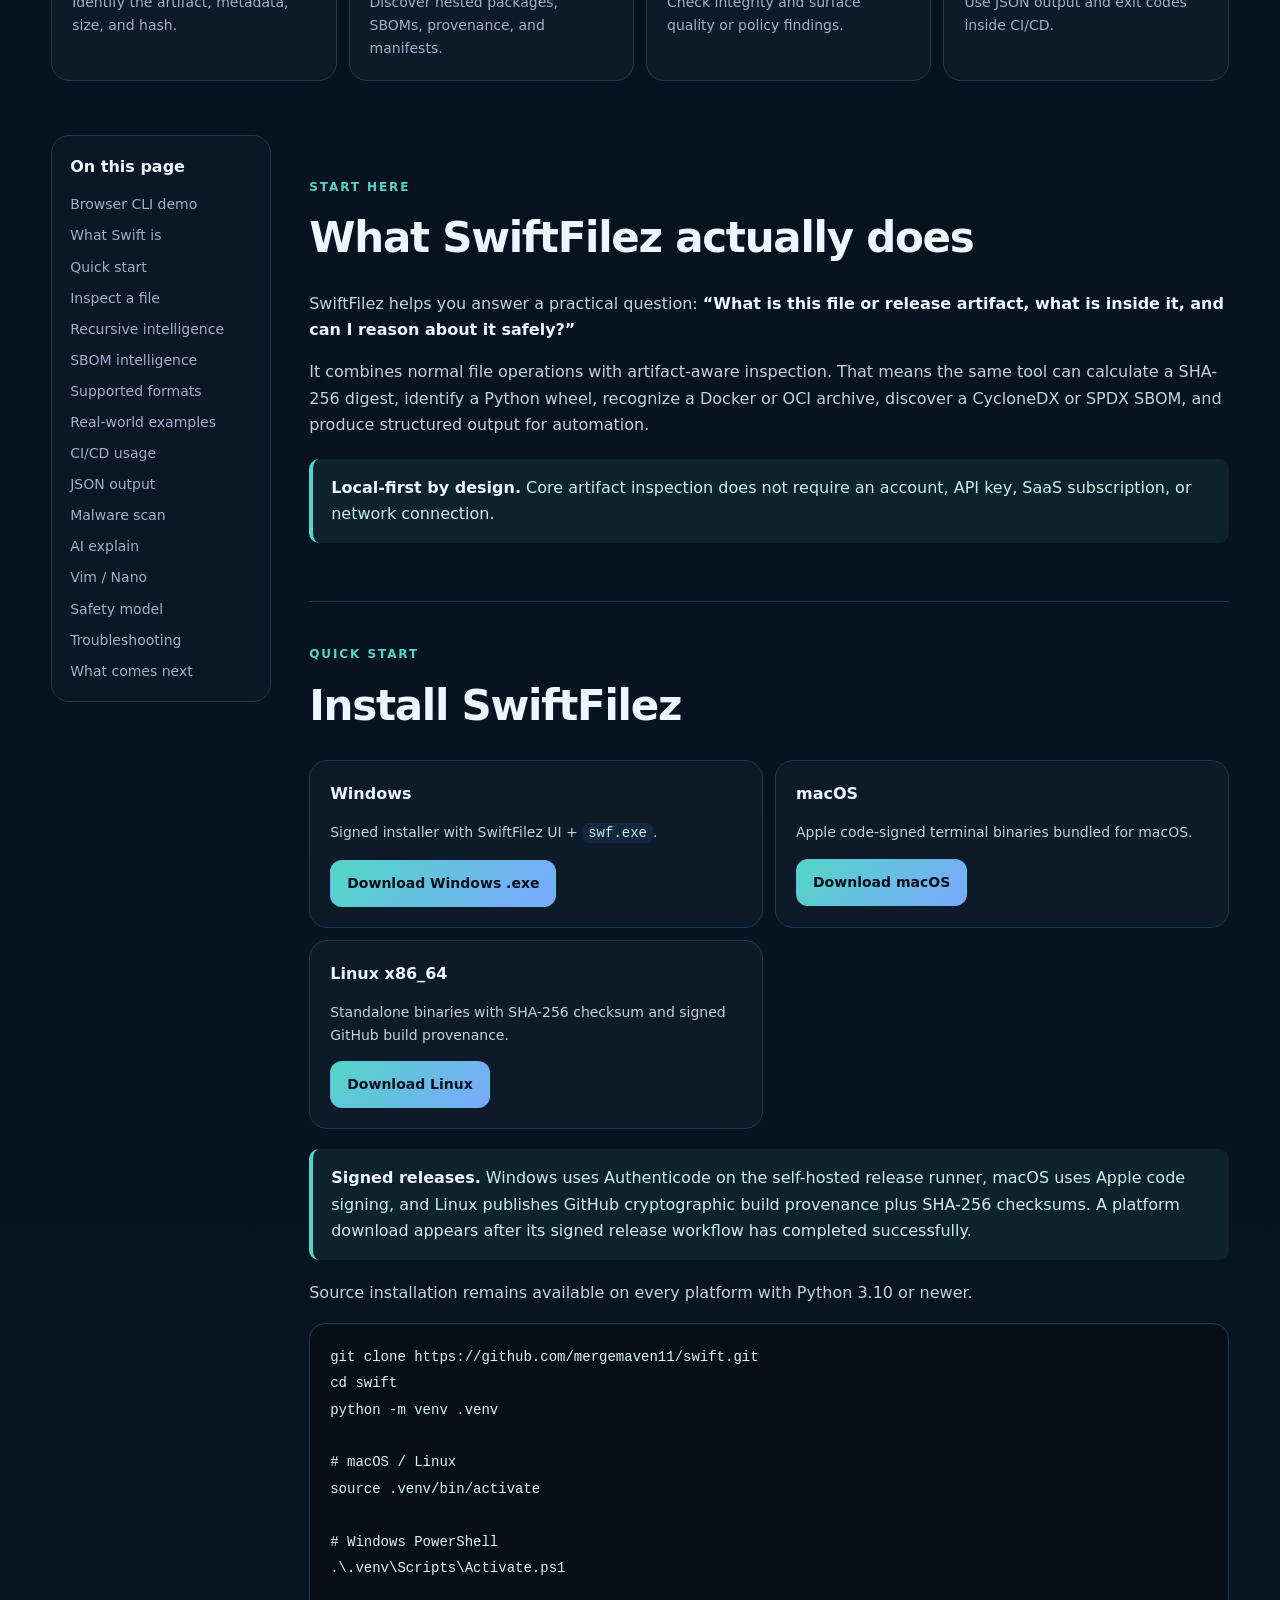
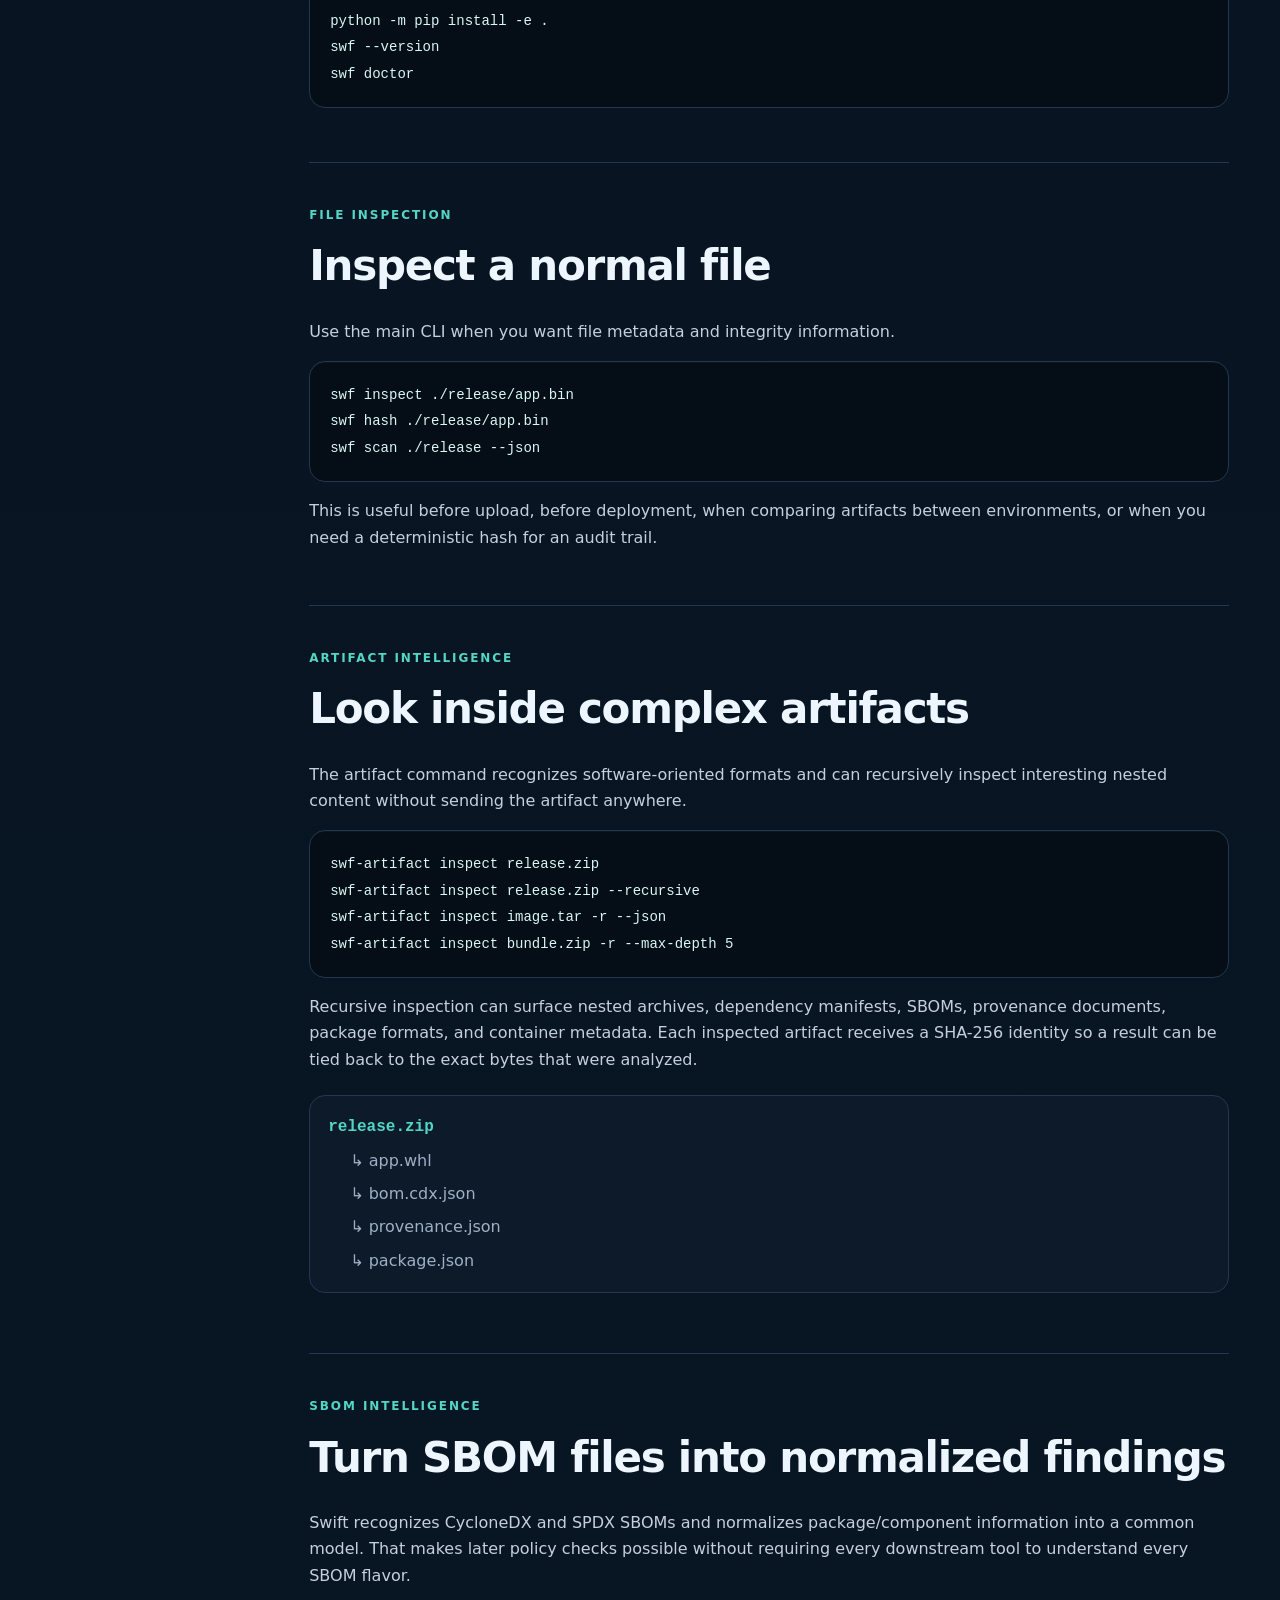
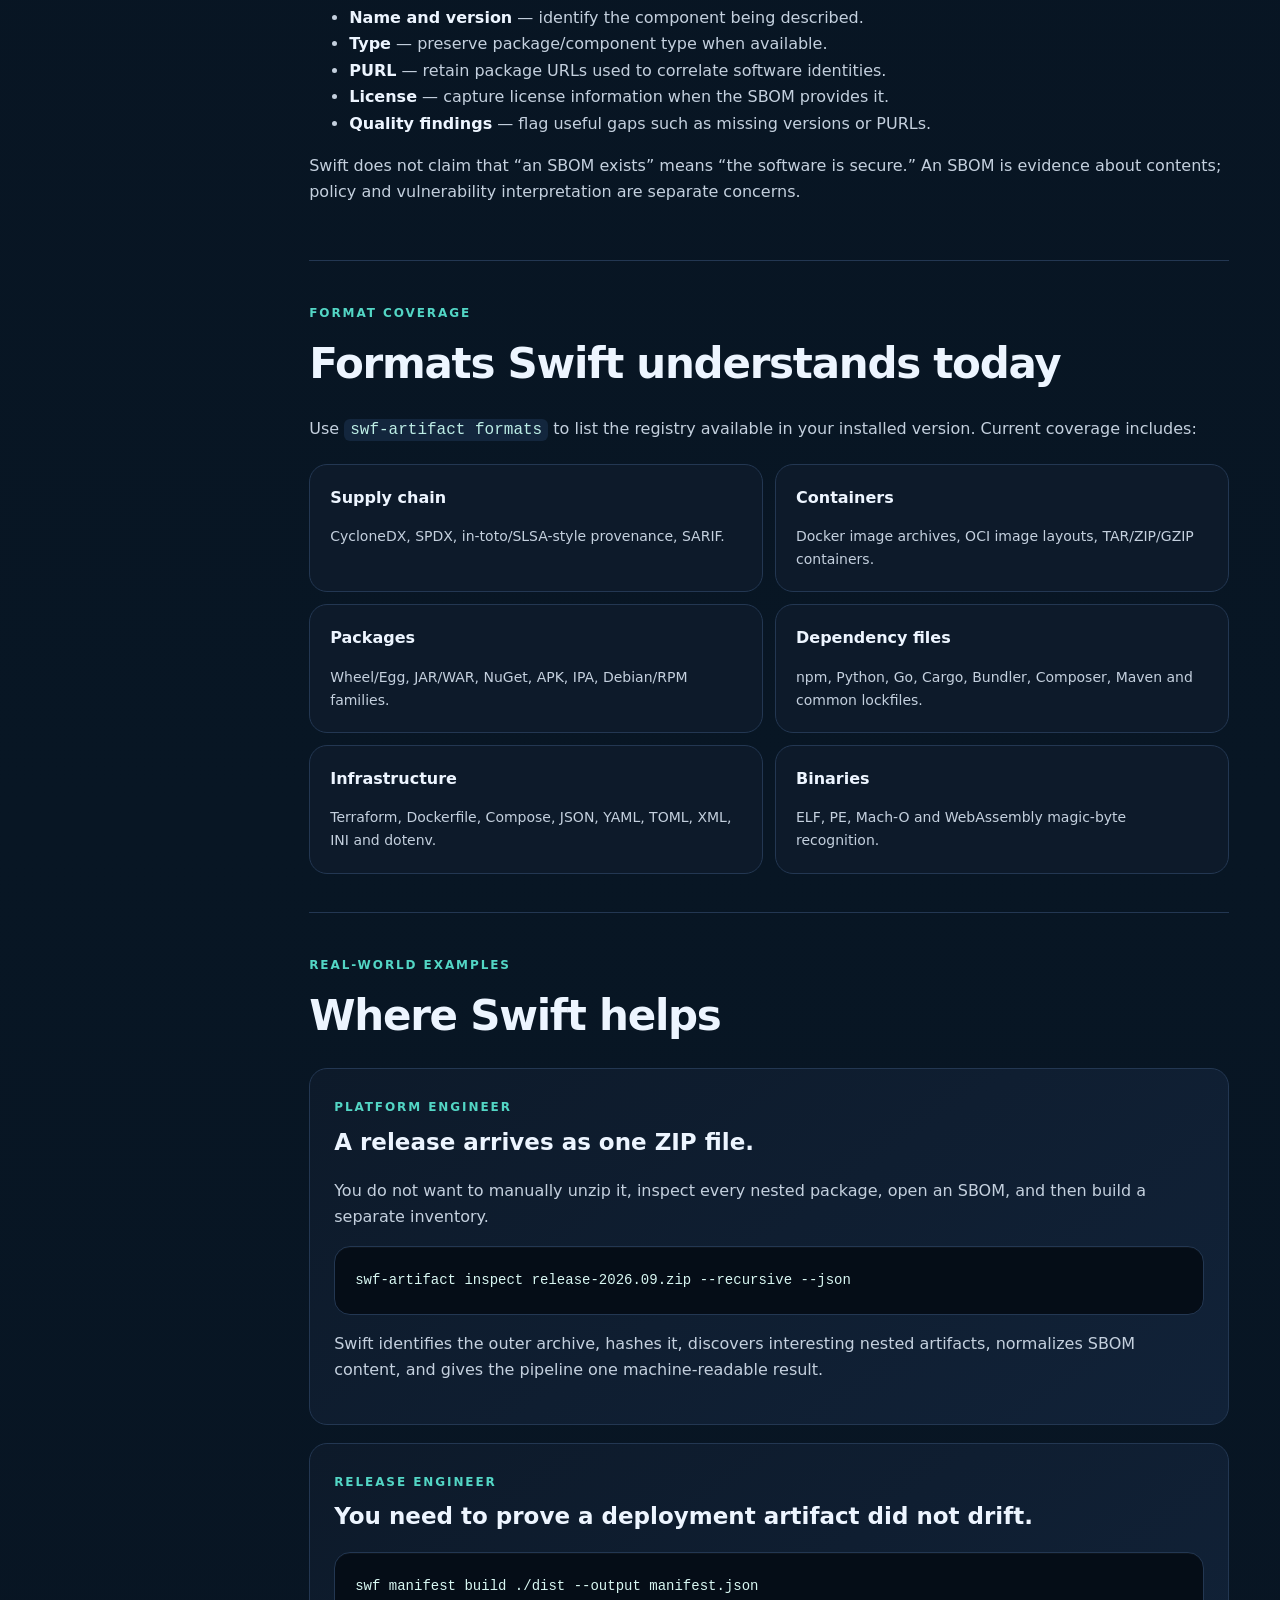
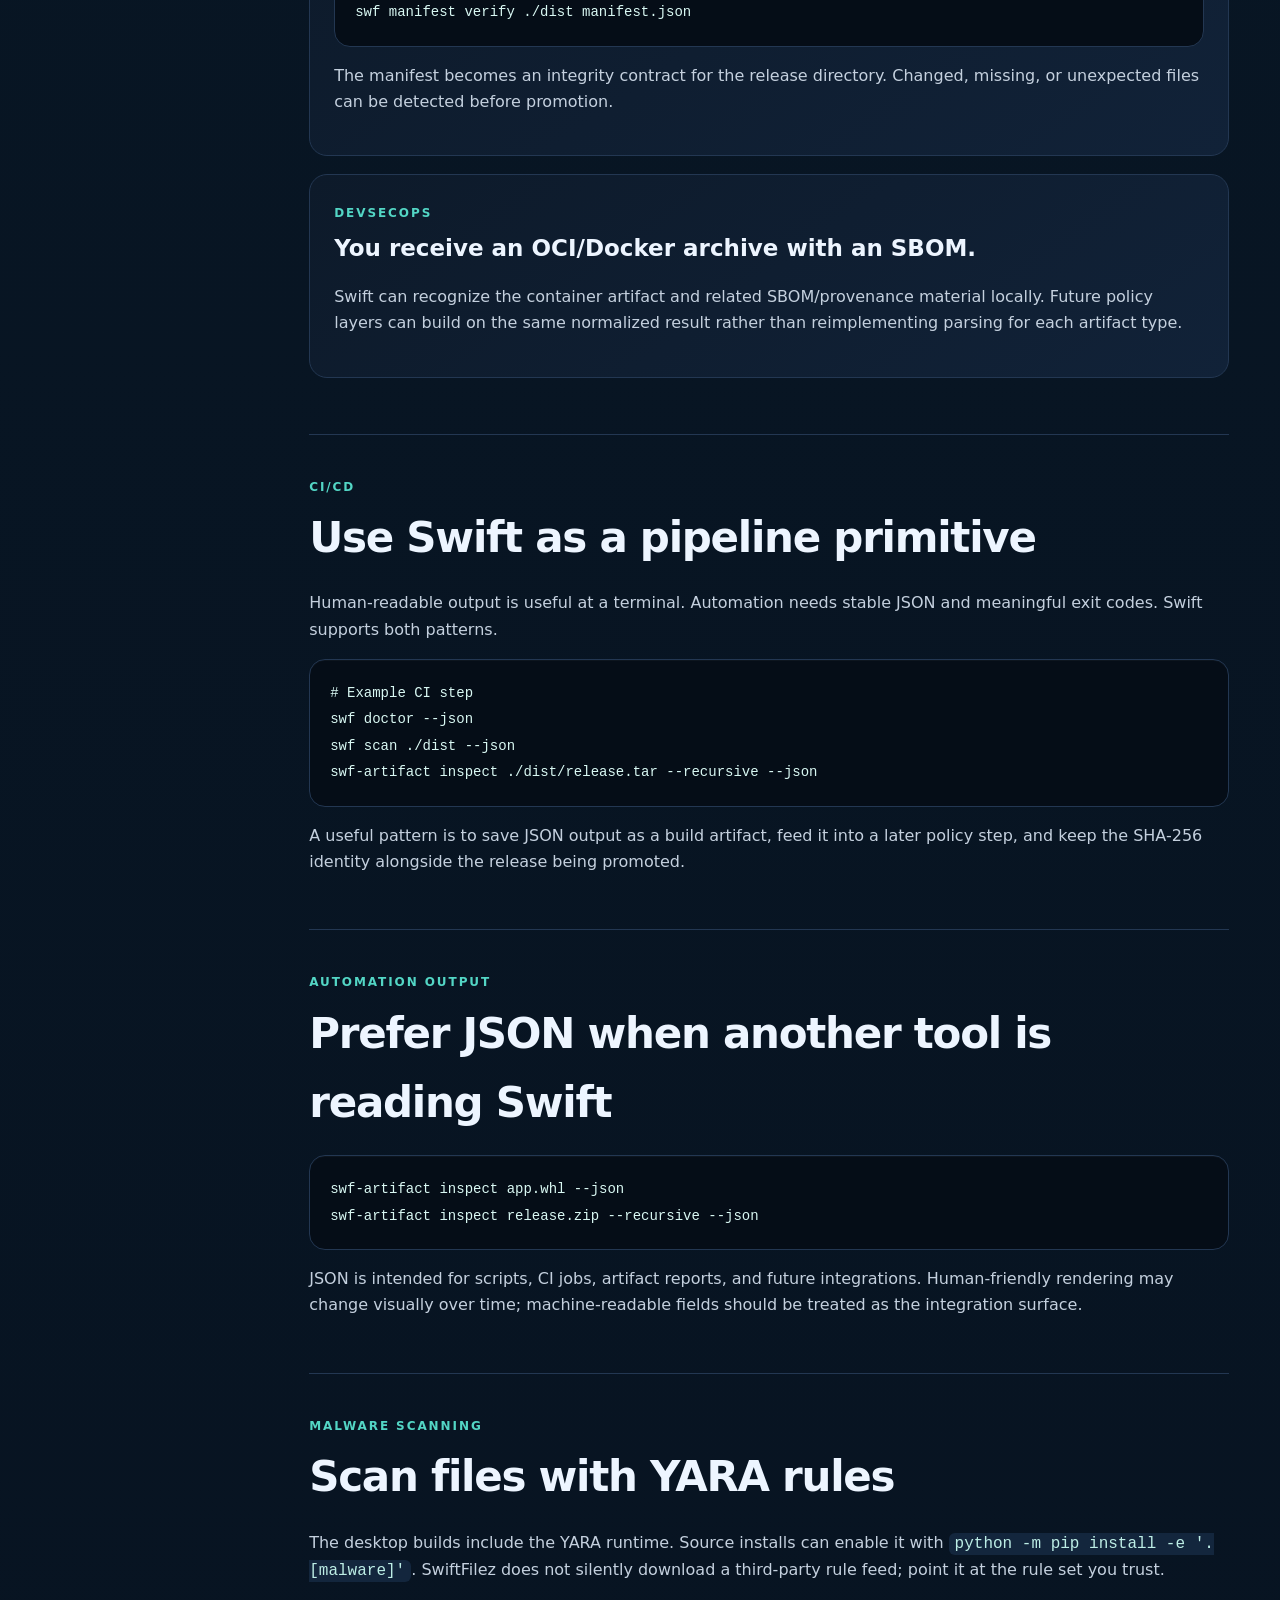
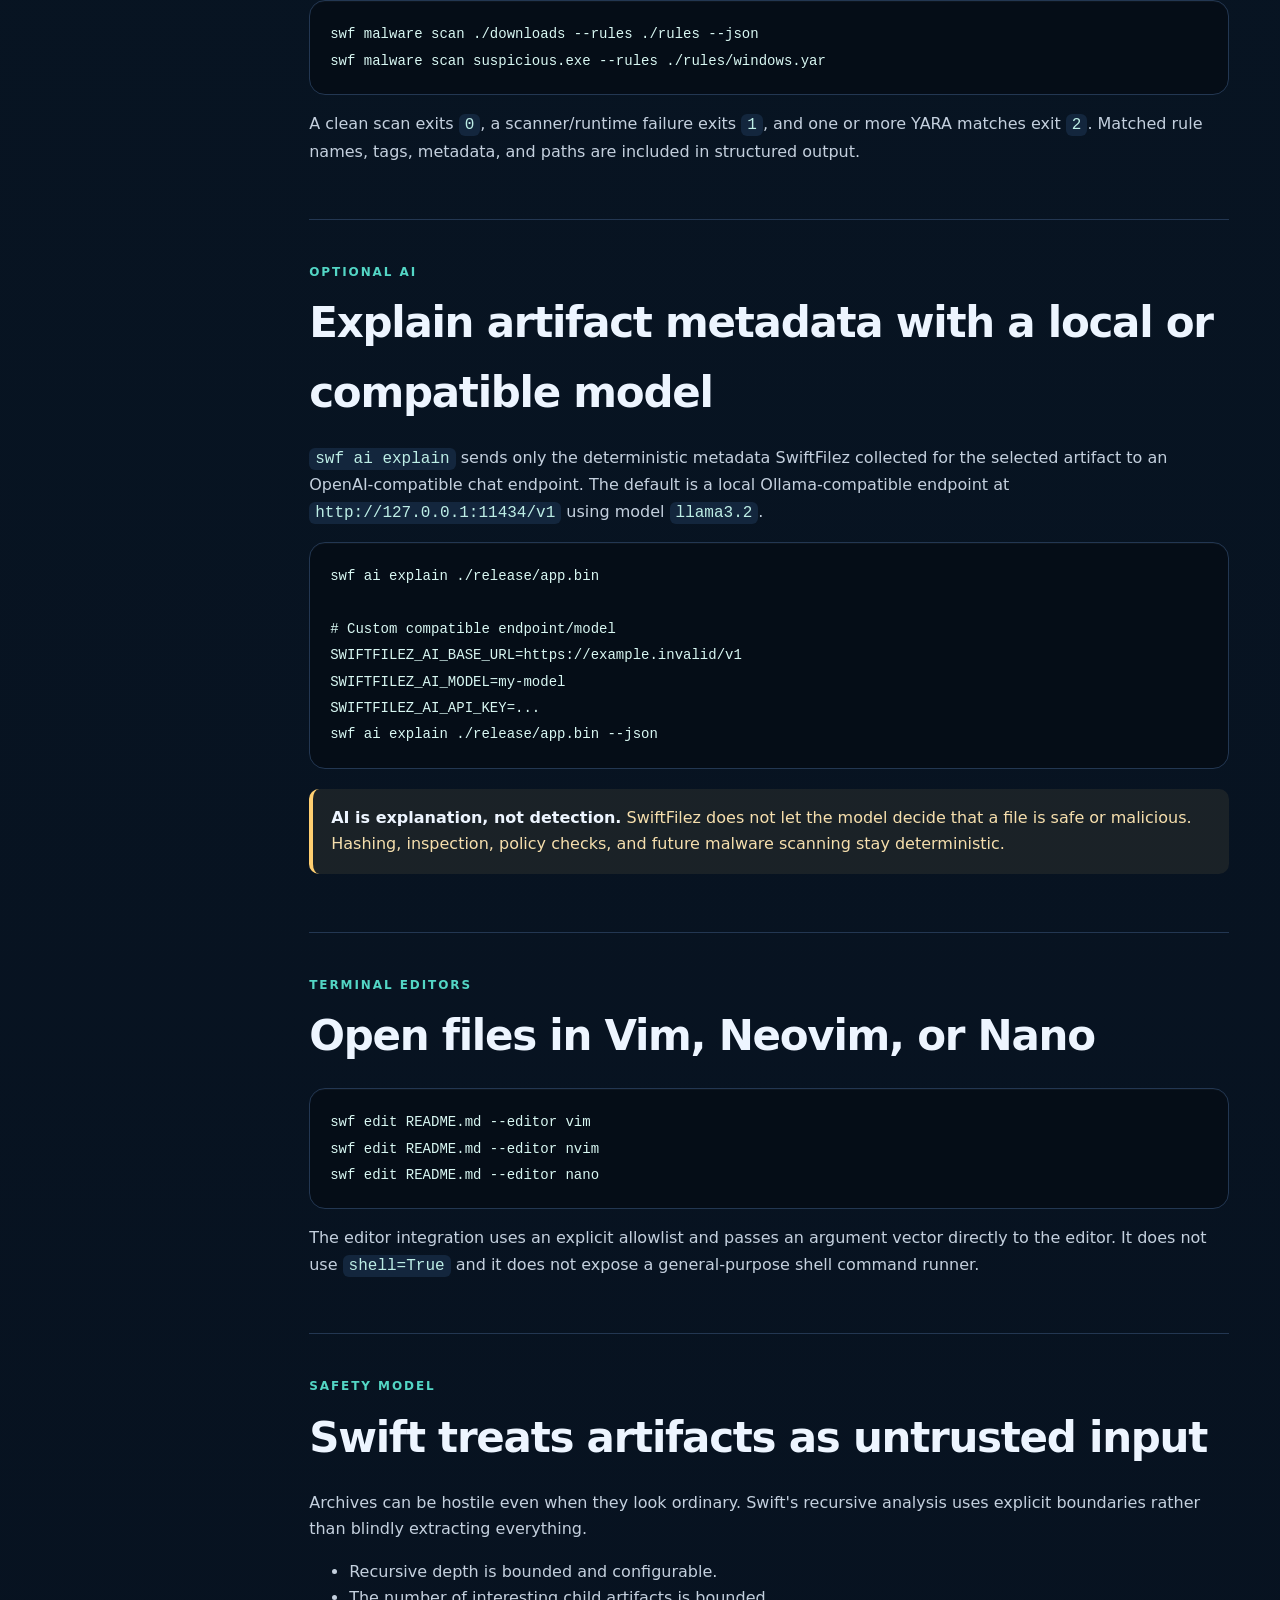
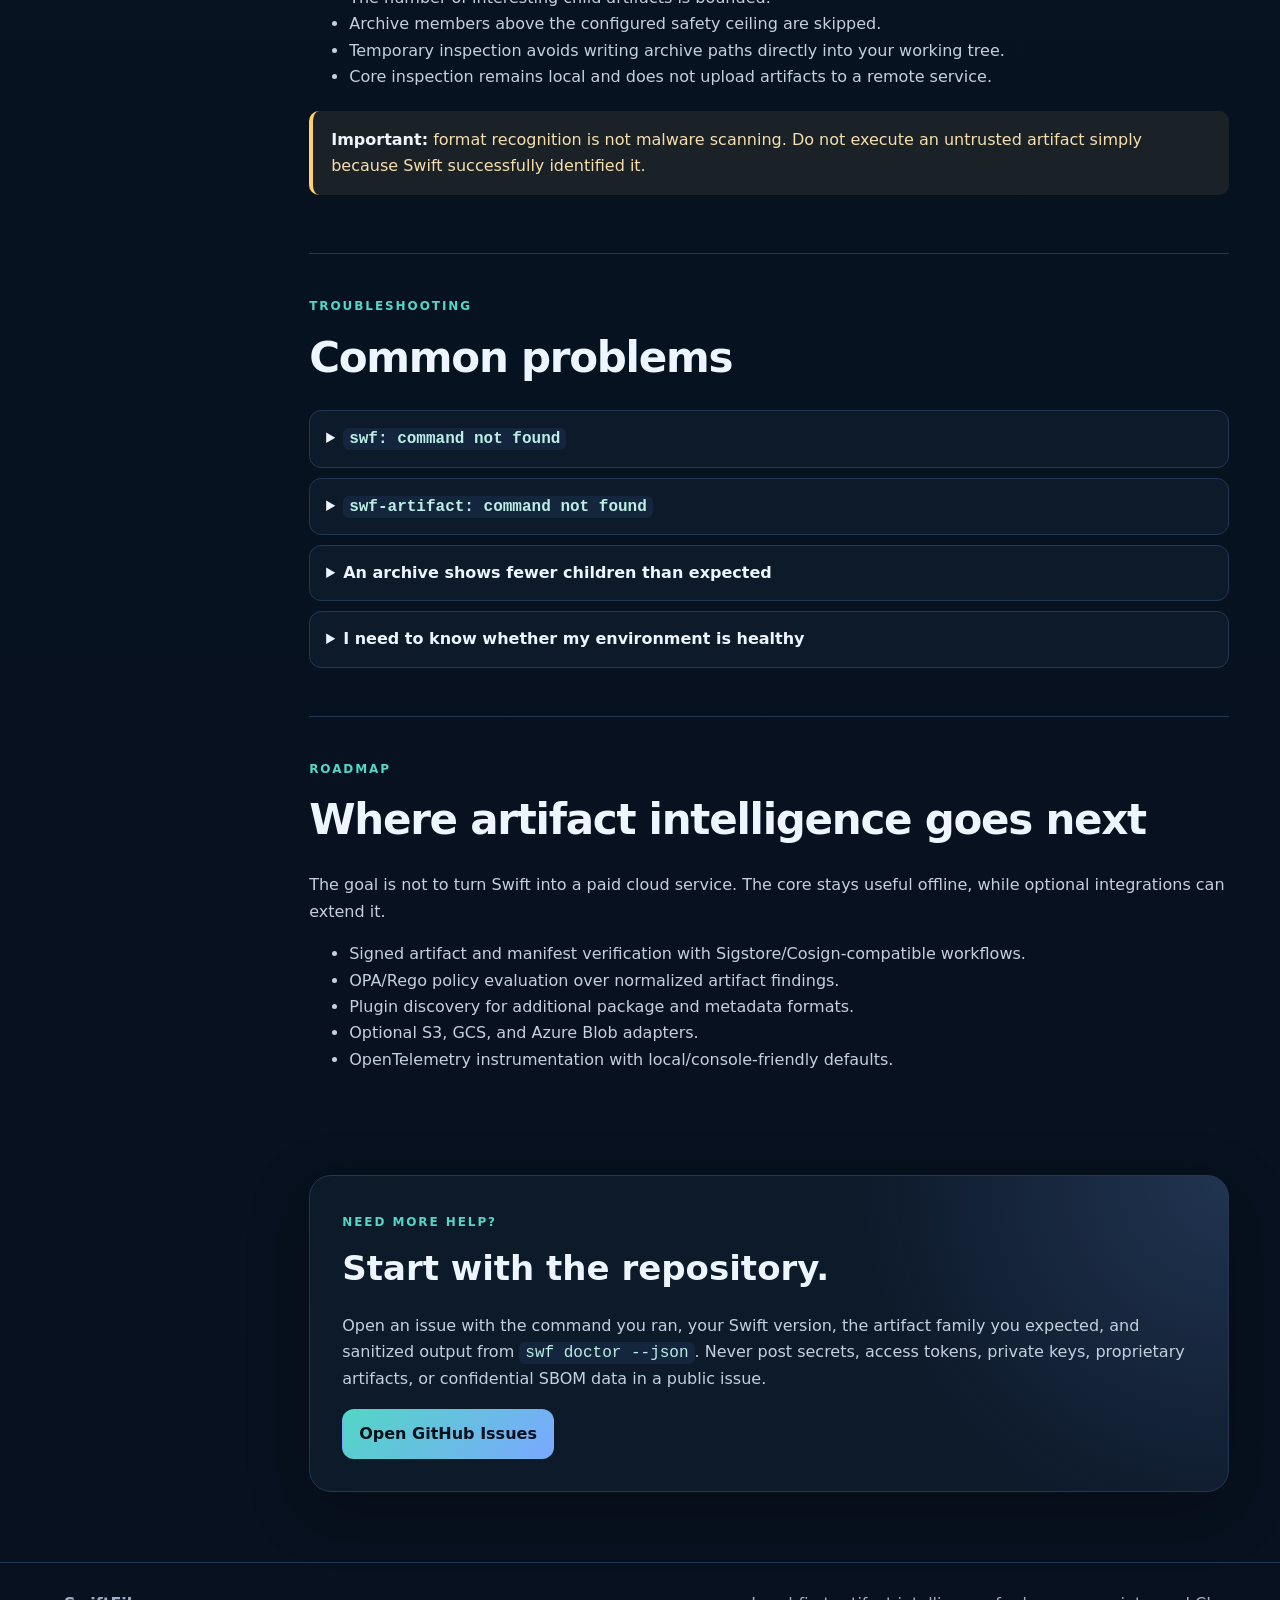
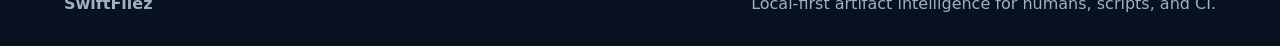
==== commit f8bea751: "Add malware scanning docs" ====
--- a/docs/index.html
+++ b/docs/index.html
@@ -122,6 +122,7 @@
         <a href="#examples">Real-world examples</a>
         <a href="#ci">CI/CD usage</a>
         <a href="#json">JSON output</a>
+        <a href="#malware">Malware scan</a>
         <a href="#ai">AI explain</a>
         <a href="#editors">Vim / Nano</a>
         <a href="#safety">Safety model</a>
@@ -265,6 +266,14 @@
           <p>JSON is intended for scripts, CI jobs, artifact reports, and future integrations. Human-friendly rendering may change visually over time; machine-readable fields should be treated as the integration surface.</p>
         </section>
 
+        <section class="doc-section searchable" id="malware" data-search="malware yara scan rules security detection">
+          <div class="section-heading"><span>MALWARE SCANNING</span><h2>Scan files with YARA rules</h2></div>
+          <p>The desktop builds include the YARA runtime. Source installs can enable it with <code>python -m pip install -e '.[malware]'</code>. SwiftFilez does not silently download a third-party rule feed; point it at the rule set you trust.</p>
+          <pre><code>swf malware scan ./downloads --rules ./rules --json
+swf malware scan suspicious.exe --rules ./rules/windows.yar</code></pre>
+          <p>A clean scan exits <code>0</code>, a scanner/runtime failure exits <code>1</code>, and one or more YARA matches exit <code>2</code>. Matched rule names, tags, metadata, and paths are included in structured output.</p>
+        </section>
+
         <section class="doc-section searchable" id="ai" data-search="ai ollama llm explain openai compatible local model">
           <div class="section-heading"><span>OPTIONAL AI</span><h2>Explain artifact metadata with a local or compatible model</h2></div>
           <p><code>swf ai explain</code> sends only the deterministic metadata SwiftFilez collected for the selected artifact to an OpenAI-compatible chat endpoint. The default is a local Ollama-compatible endpoint at <code>http://127.0.0.1:11434/v1</code> using model <code>llama3.2</code>.</p>
